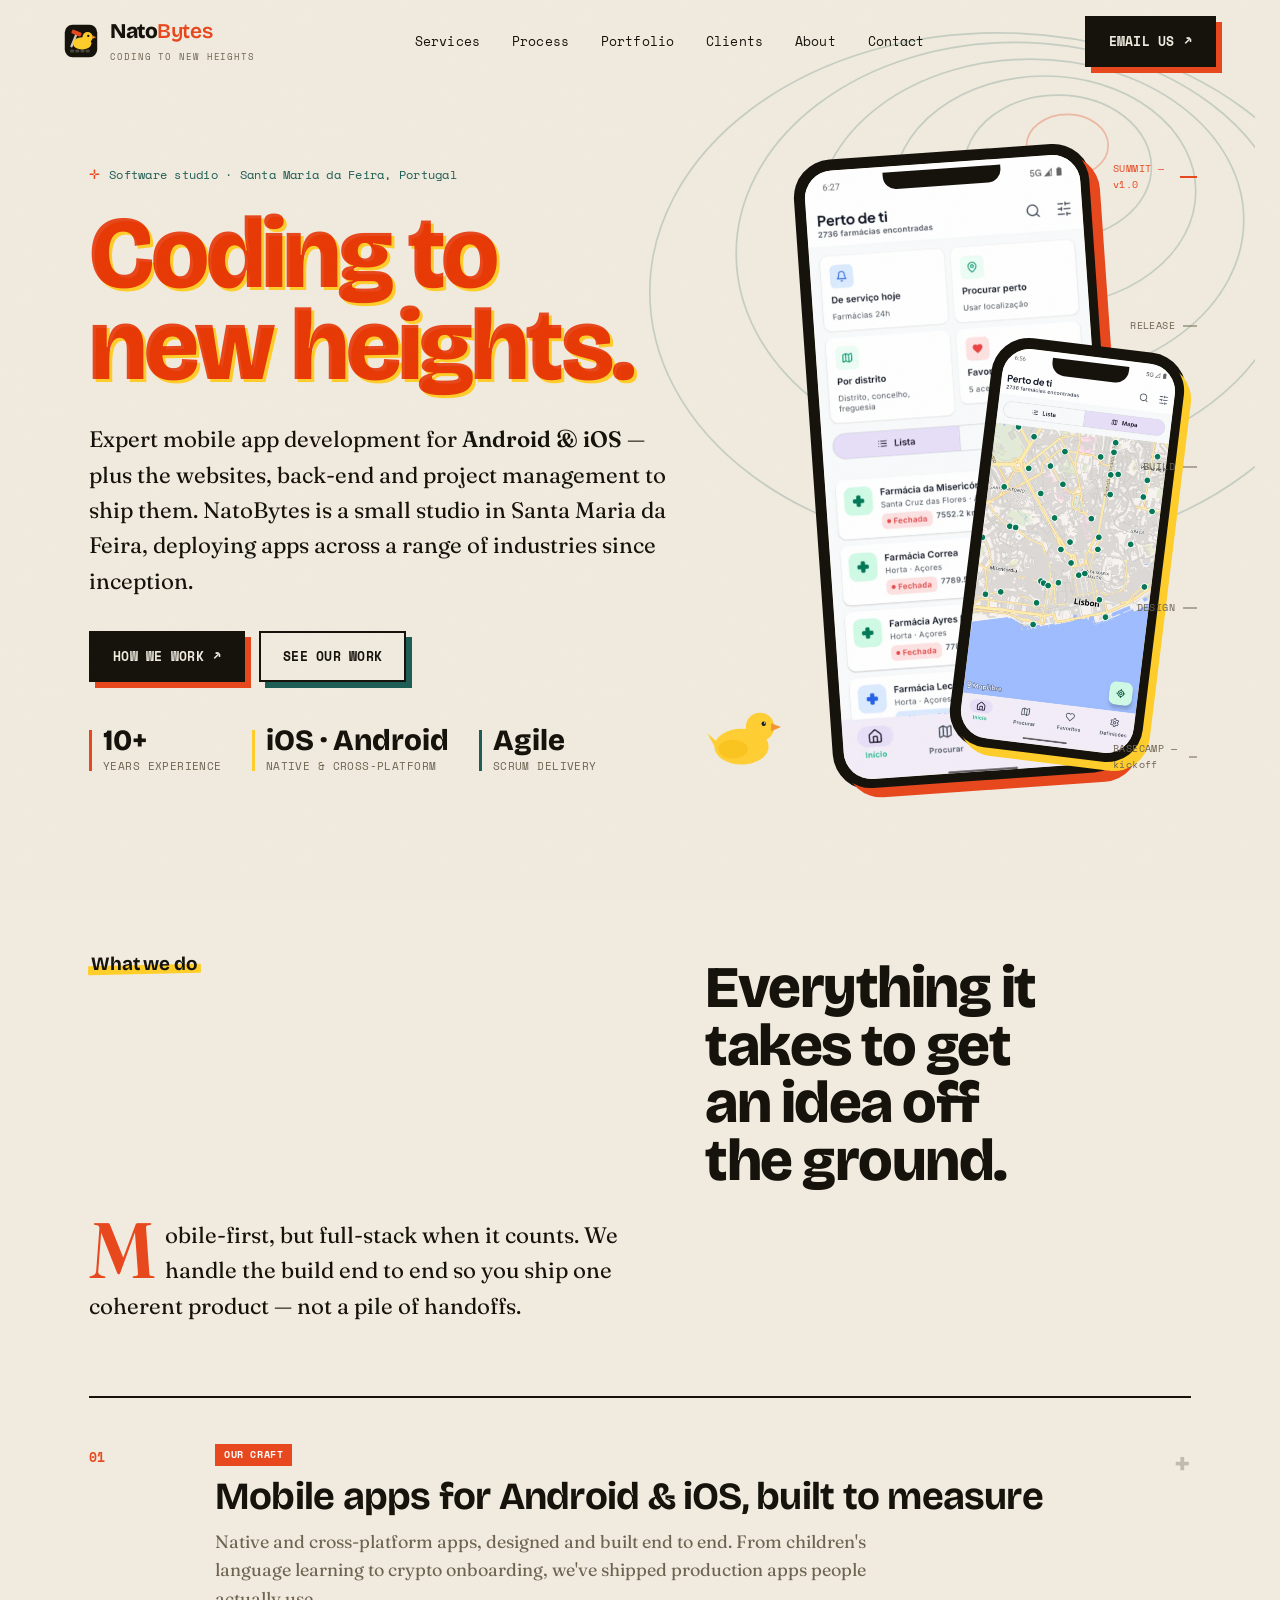
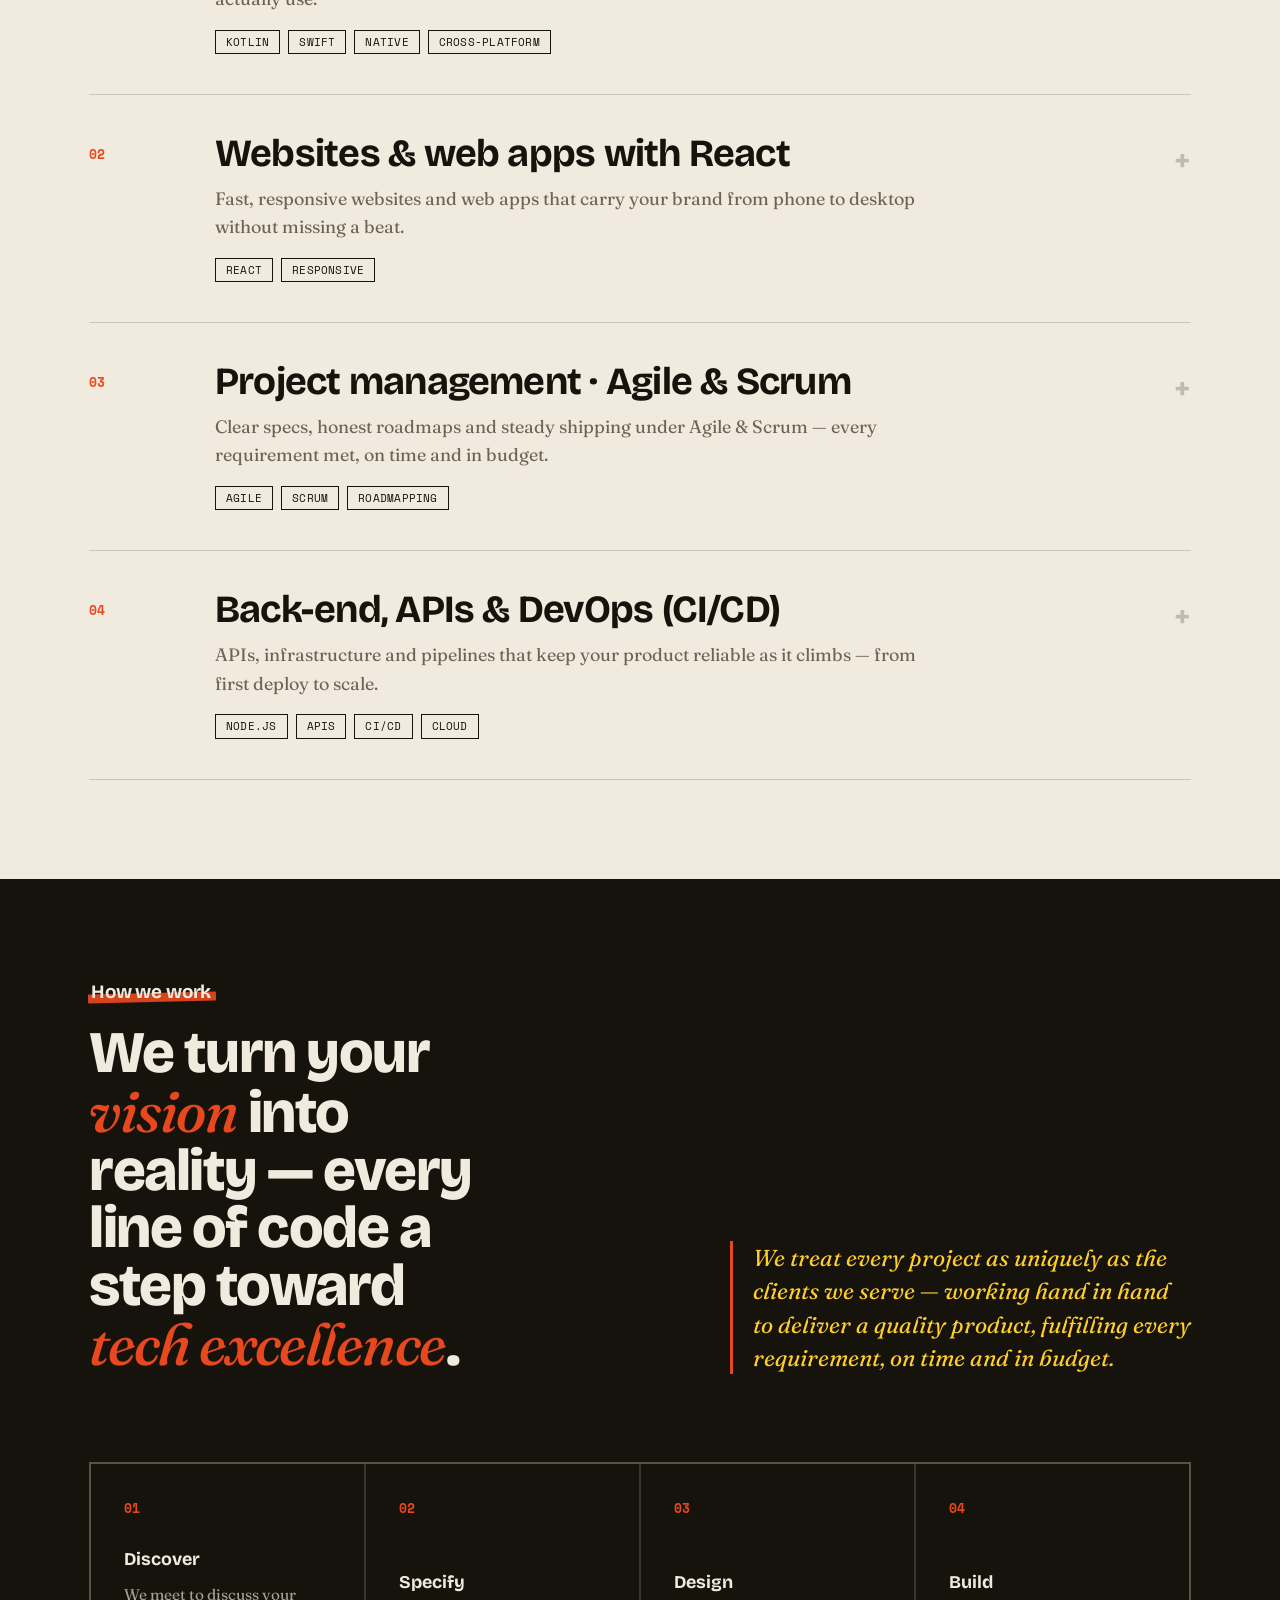
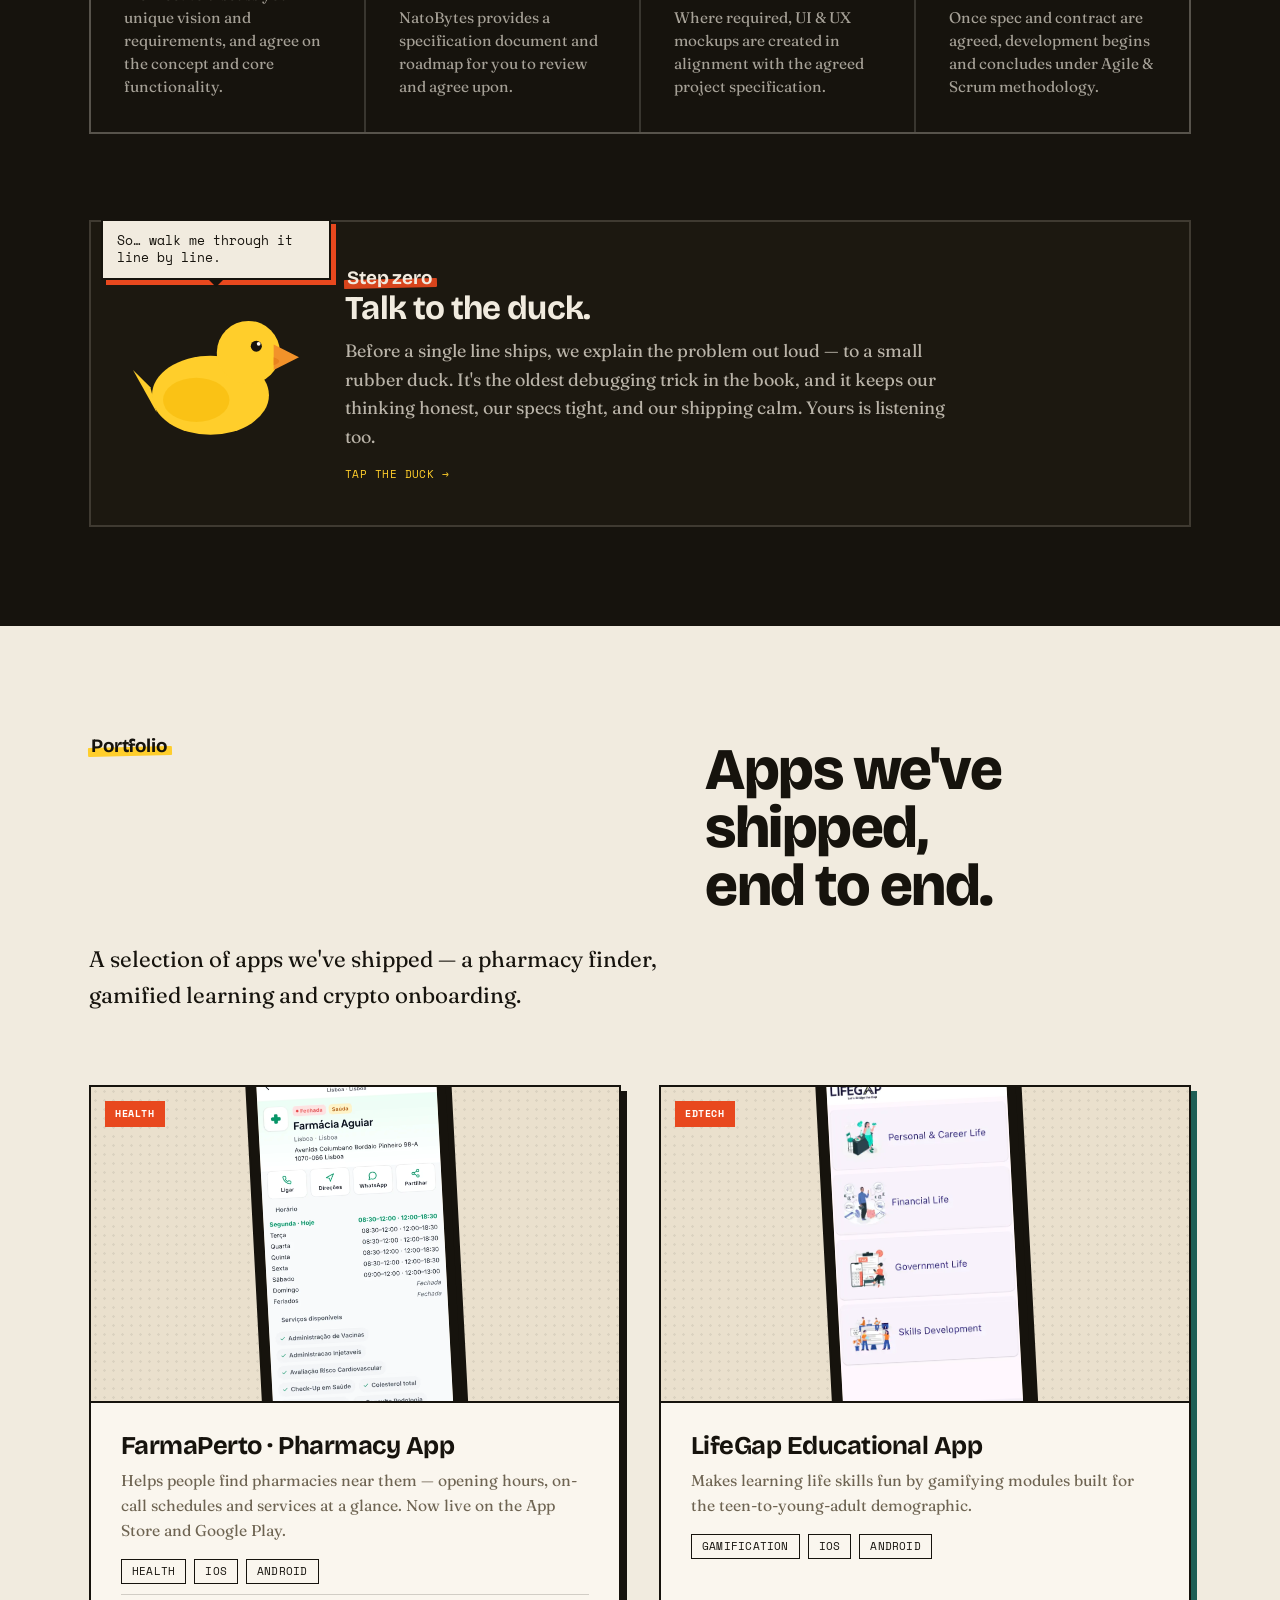
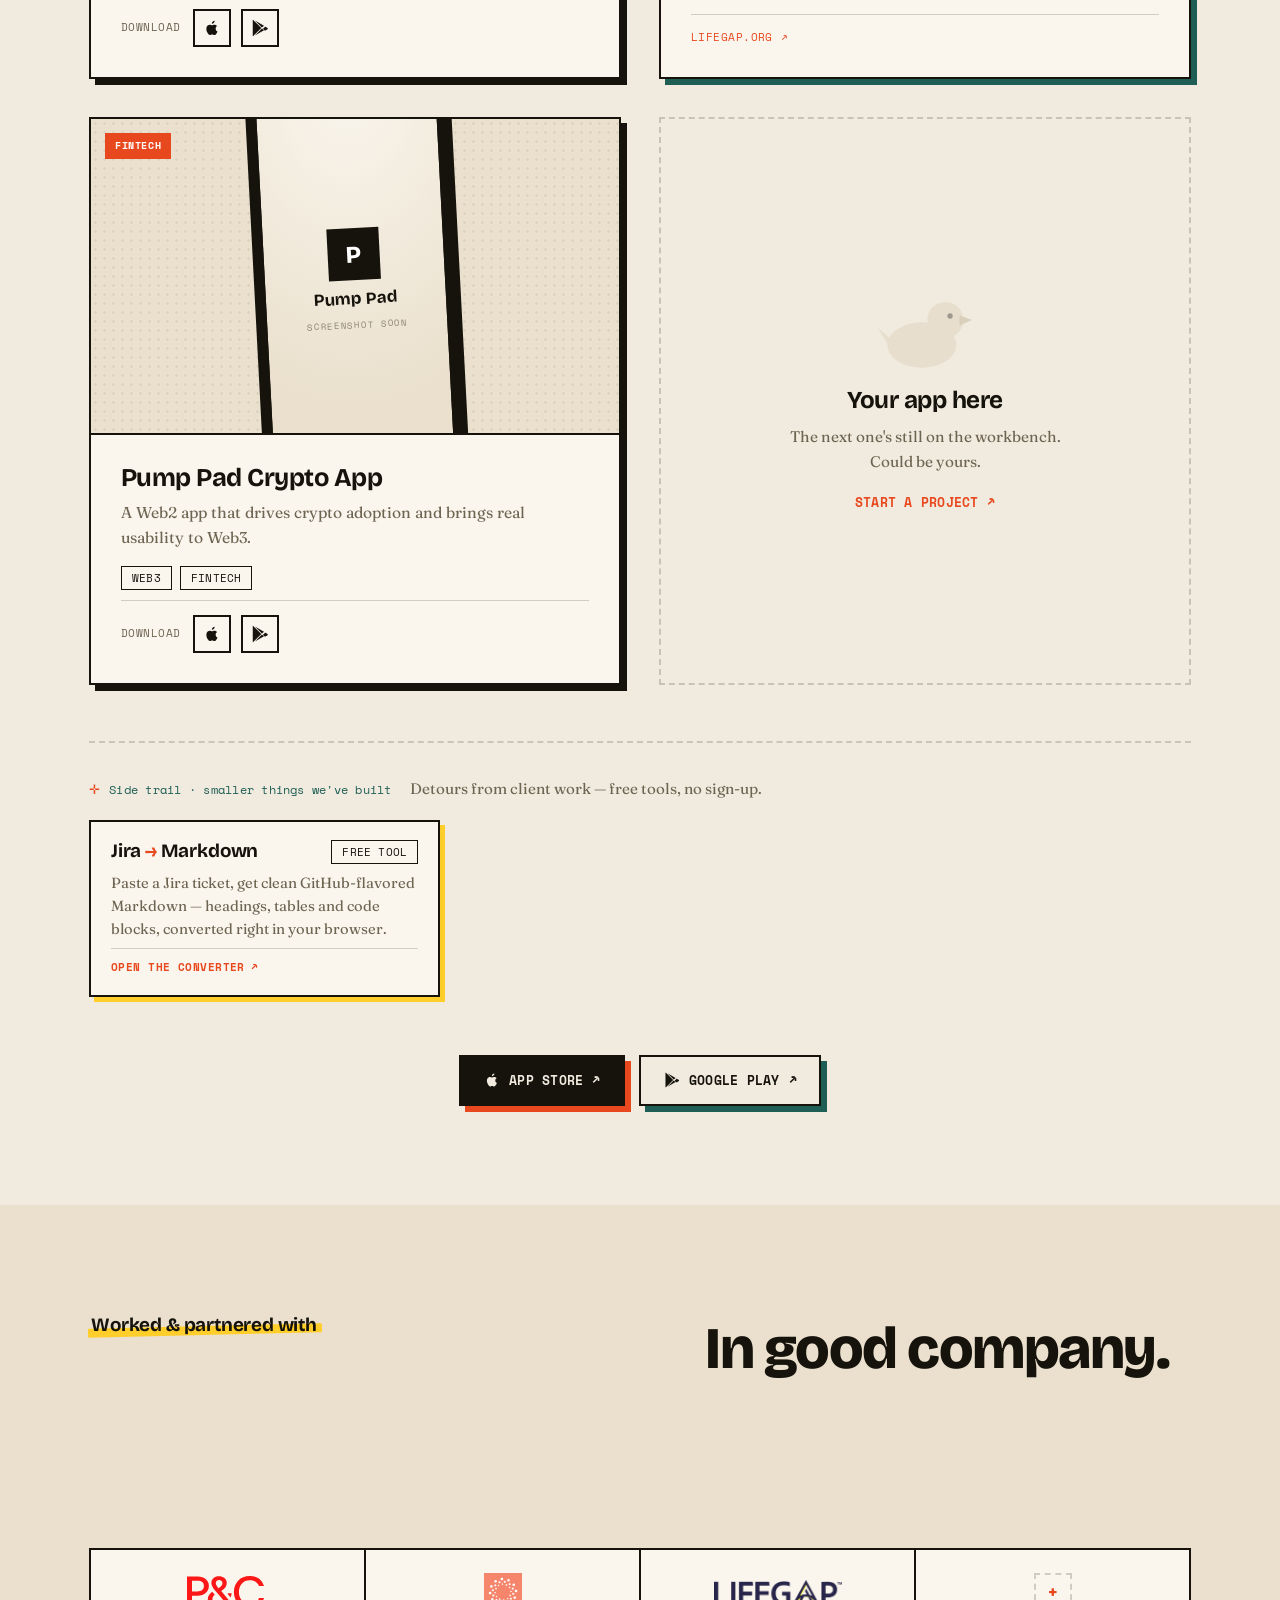
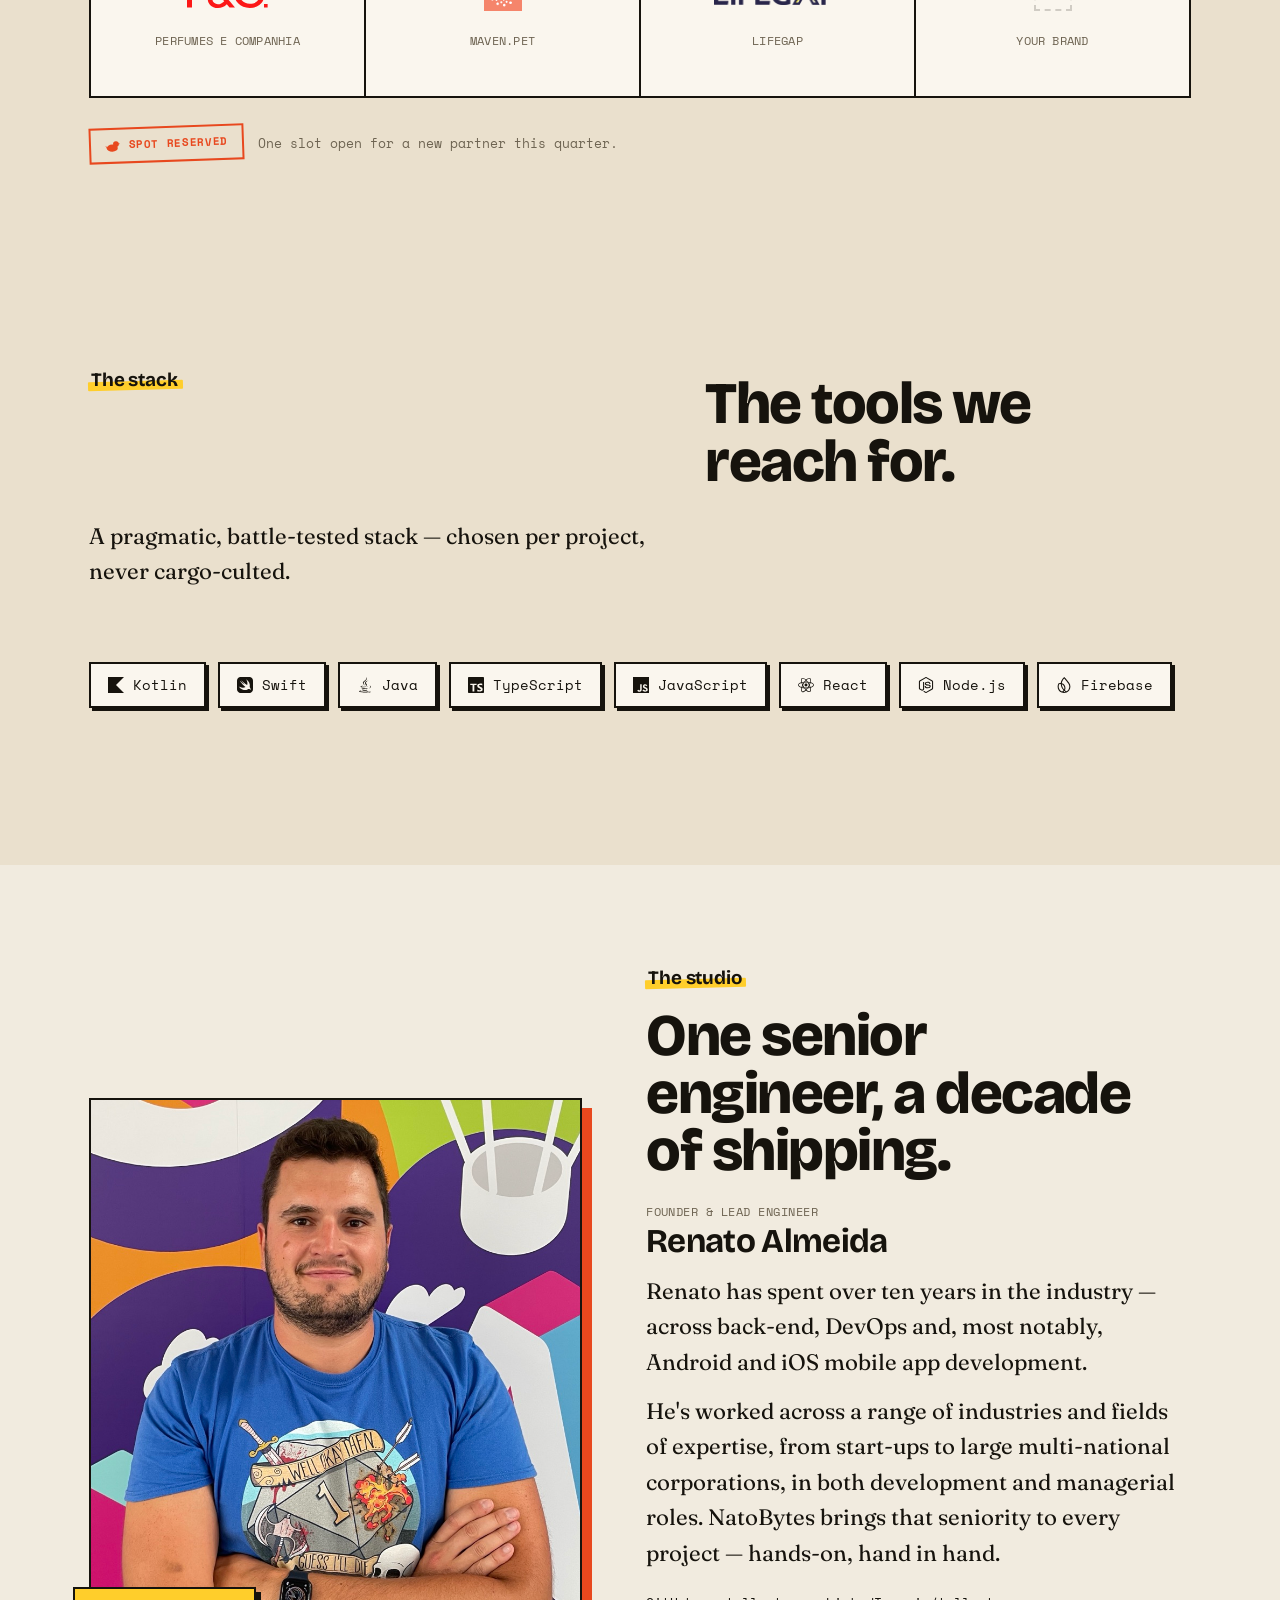
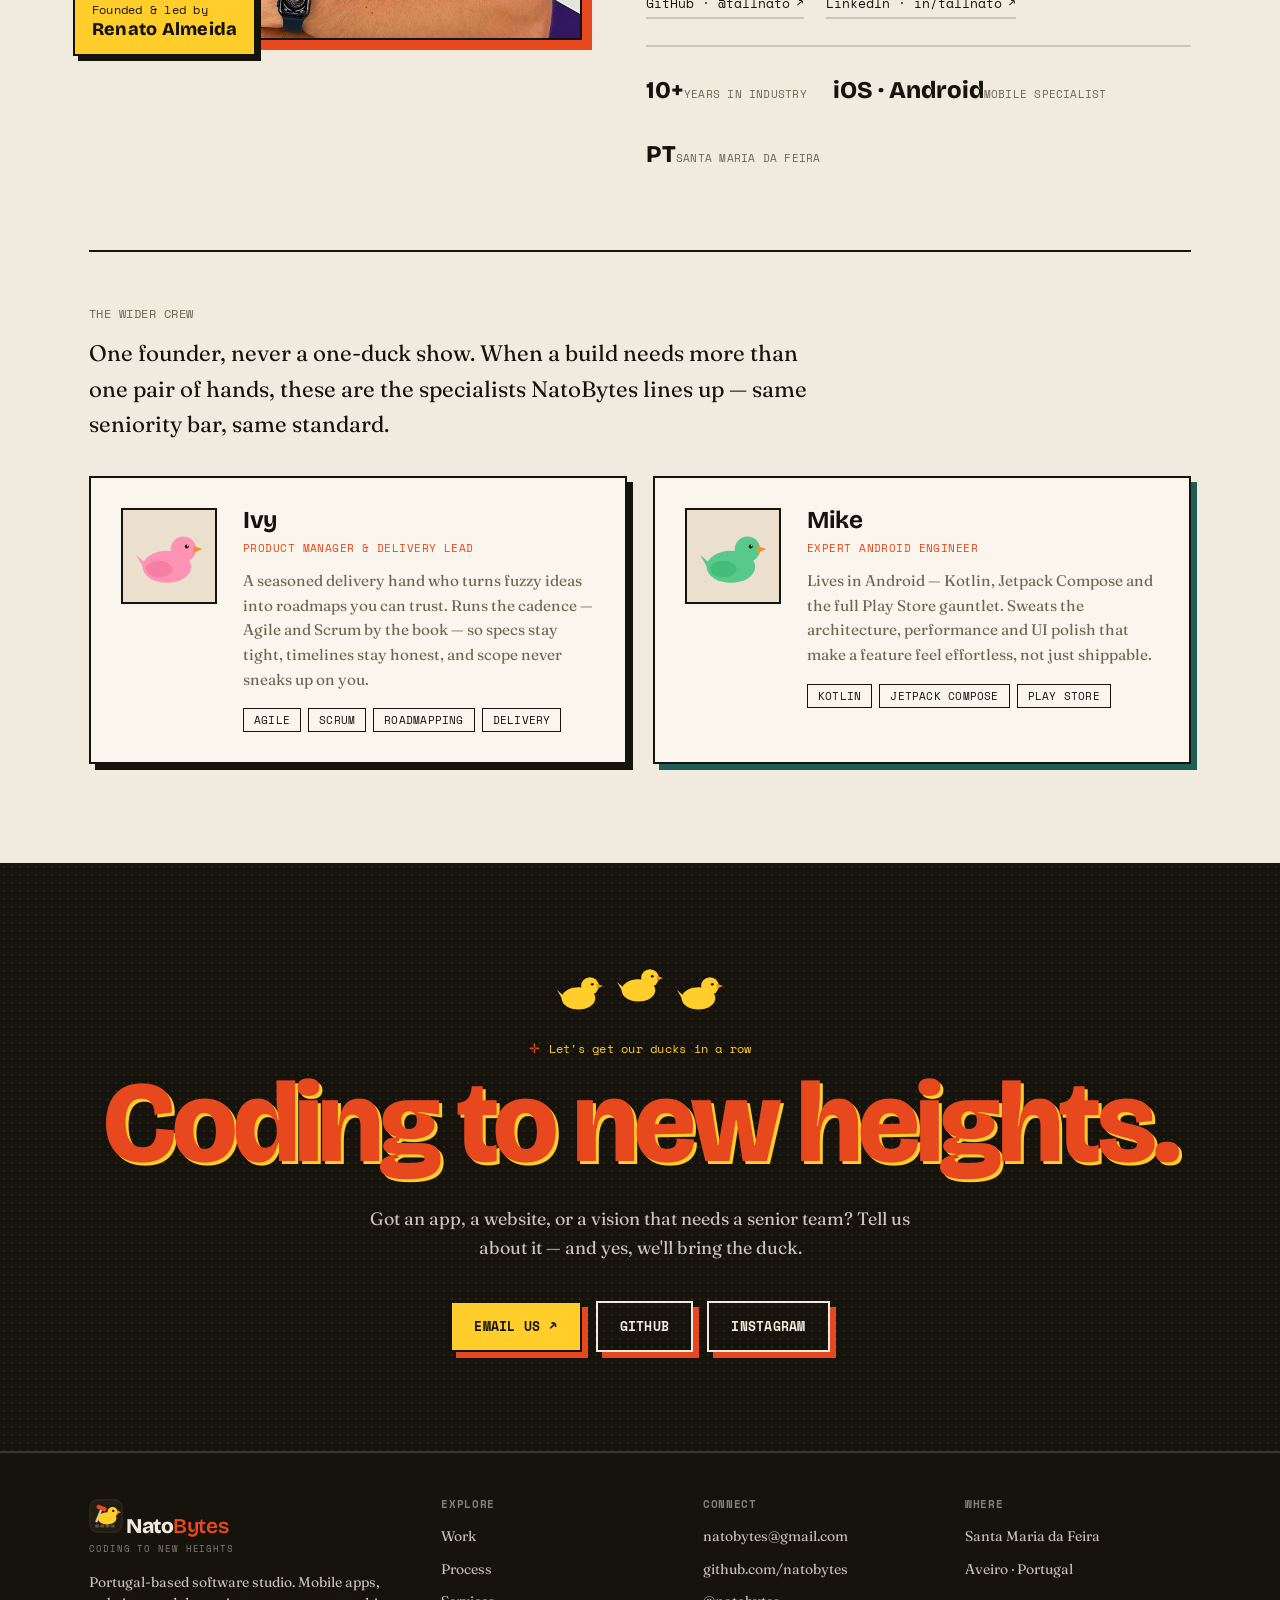
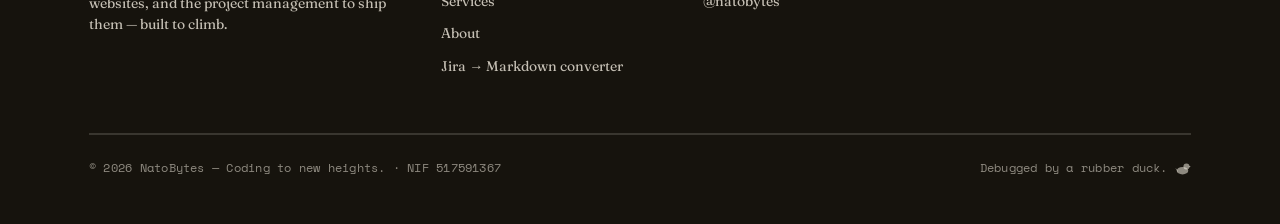
==== index.html @ 28d8cbe0 "feat(home): add "Side trail" mini-project strip to the portfolio A compact strip under the work grid" ====
<!DOCTYPE html>
<html lang="en">
<head>
<meta charset="UTF-8" />
<meta name="viewport" content="width=device-width, initial-scale=1.0" />
<!-- Analytics (Google Analytics 4 via gtag.js) -->
<script src="/analytics.js"></script>
<title>NatoBytes — App &amp; software development · Santa Maria da Feira</title>
<meta name="description" content="NatoBytes is a Portugal-based software studio. Expert mobile app development for Android & iOS, plus websites, back-end and Agile project management." />
<meta name="author" content="NatoBytes — Renato Almeida" />
<meta name="theme-color" content="#16130D" />
<link rel="canonical" href="https://natobytes.com/" />
<link rel="icon" type="image/x-icon" href="assets/favicon.ico" />
<!-- Open Graph / Twitter -->
<meta property="og:type" content="website" />
<meta property="og:site_name" content="NatoBytes" />
<meta property="og:title" content="NatoBytes — Coding to new heights" />
<meta property="og:description" content="Portugal-based software studio. Expert mobile app development for Android & iOS, plus websites, back-end and Agile project management." />
<meta property="og:url" content="https://natobytes.com/" />
<meta property="og:image" content="https://natobytes.com/assets/og.png" />
<meta property="og:image:width" content="1200" />
<meta property="og:image:height" content="630" />
<meta property="og:image:alt" content="NatoBytes — Portugal-based software studio. Coding to new heights." />
<meta name="twitter:card" content="summary_large_image" />
<meta name="twitter:title" content="NatoBytes — Coding to new heights" />
<meta name="twitter:description" content="Portugal-based software studio. Mobile apps for Android & iOS, websites, back-end and Agile delivery." />
<meta name="twitter:image" content="https://natobytes.com/assets/og.png" />
<meta name="twitter:image:alt" content="NatoBytes — Portugal-based software studio. Coding to new heights." />
<link rel="preconnect" href="https://fonts.googleapis.com" />
<link rel="preconnect" href="https://fonts.gstatic.com" crossorigin />
<link rel="stylesheet" href="styles.css" />
<!-- Structured data (schema.org JSON-LD) -->
<script type="application/ld+json">
{
  "@context": "https://schema.org",
  "@graph": [
    {
      "@type": ["Organization", "ProfessionalService"],
      "@id": "https://natobytes.com/#org",
      "name": "NatoBytes",
      "url": "https://natobytes.com/",
      "logo": {
        "@type": "ImageObject",
        "url": "https://natobytes.com/assets/logo.png",
        "width": 512,
        "height": 512
      },
      "image": "https://natobytes.com/assets/og.png",
      "description": "NatoBytes is a Portugal-based software studio. Expert mobile app development for Android & iOS, plus websites, back-end, DevOps and Agile project management.",
      "slogan": "Coding to new heights",
      "email": "natobytes@gmail.com",
      "vatID": "517591367",
      "address": {
        "@type": "PostalAddress",
        "addressLocality": "Santa Maria da Feira",
        "addressCountry": "PT"
      },
      "founder": { "@id": "https://natobytes.com/#renato" },
      "knowsAbout": [
        "Mobile app development",
        "Native Android app development",
        "Native iOS app development",
        "Cross-platform app development",
        "Website and web app development",
        "Back-end development",
        "API development",
        "DevOps",
        "CI/CD",
        "Cloud infrastructure",
        "Agile project management",
        "Scrum",
        "Kotlin",
        "Swift",
        "Java",
        "TypeScript",
        "JavaScript",
        "React",
        "Node.js",
        "Firebase",
        "Docker",
        "REST",
        "GraphQL"
      ],
      "sameAs": [
        "https://github.com/natobytes",
        "https://www.instagram.com/natobytes",
        "https://apps.apple.com/in/developer/natobytes/id1757642849",
        "https://play.google.com/store/dev?id=4863474002152241909"
      ]
    },
    {
      "@type": "WebSite",
      "@id": "https://natobytes.com/#website",
      "url": "https://natobytes.com/",
      "name": "NatoBytes",
      "description": "NatoBytes is a Portugal-based software studio. Expert mobile app development for Android & iOS, plus websites, back-end and Agile project management.",
      "inLanguage": "en",
      "publisher": { "@id": "https://natobytes.com/#org" }
    },
    {
      "@type": "Person",
      "@id": "https://natobytes.com/#renato",
      "name": "Renato Almeida",
      "jobTitle": "Founder & Lead Engineer",
      "worksFor": { "@id": "https://natobytes.com/#org" },
      "sameAs": [
        "https://www.linkedin.com/in/tallnato/",
        "https://github.com/tallnato"
      ]
    }
  ]
}
</script>
</head>
<body>

<div class="altimeter" id="altimeter"></div>

<!-- ============ NAV ============ -->
<header class="nav" id="nav">
  <a class="brand" href="#top" aria-label="NatoBytes home">
    <svg class="mark" viewBox="0 0 44 44" fill="none" aria-hidden="true">
      <rect x="1" y="1" width="42" height="42" rx="10" fill="#16130D"/>
      <g fill="#4a4538">
        <rect x="8" y="33" width="5" height="4" rx="1"/>
        <rect x="14.7" y="33" width="5" height="4" rx="1"/>
        <rect x="21.4" y="33" width="5" height="4" rx="1"/>
        <rect x="28.1" y="33" width="5" height="4" rx="1"/>
      </g>
      <g transform="rotate(22 13 21)">
        <rect x="11.4" y="12" width="3" height="19" rx="1.5" fill="#CFC8B8"/>
        <rect x="6" y="8.5" width="13" height="5.4" rx="1.6" fill="#E8481E"/>
      </g>
      <ellipse cx="23.5" cy="25" rx="12" ry="8" fill="#FFCE2B"/>
      <circle cx="30.5" cy="17" r="6.6" fill="#FFCE2B"/>
      <path d="M36.5 14.6 L41.5 17 L36.5 19.4 Z" fill="#F2922A"/>
      <circle cx="31.4" cy="15.4" r="1.5" fill="#16130D"/>
    </svg>
    <span class="word-block">
      <span class="word">Nato<b>Bytes</b></span>
      <span class="tag">Coding to new heights</span>
    </span>
  </a>
  <nav class="nav-links" id="navLinks">
    <a href="#services">Services</a>
    <a href="#process">Process</a>
    <a href="#work">Portfolio</a>
    <a href="#clients">Clients</a>
    <a href="#founder">About</a>
    <a href="#contact">Contact</a>
  </nav>
  <div class="nav-cta">
    <a href="mailto:natobytes@gmail.com" class="btn">Email us<span class="arr">&#8599;</span></a>
    <button class="burger" id="burger" aria-label="Menu" aria-expanded="false" aria-controls="navLinks"><span></span><span></span><span></span></button>
  </div>
</header>

<main id="top">

<!-- ============ HERO ============ -->
<section class="hero wrap" data-screen-label="Hero">
  <svg class="topo" viewBox="0 0 600 600" aria-hidden="true" preserveAspectRatio="xMidYMid meet">
    <ellipse class="ring hot" cx="382" cy="178" rx="34" ry="26"/>
    <ellipse class="ring" cx="374" cy="196" rx="78" ry="60"/>
    <ellipse class="ring" cx="363" cy="216" rx="126" ry="96"/>
    <ellipse class="ring" cx="351" cy="240" rx="178" ry="134"/>
    <ellipse class="ring" cx="338" cy="268" rx="232" ry="176"/>
    <ellipse class="ring" cx="324" cy="300" rx="290" ry="216"/>
  </svg>
  <div class="hero-grid">
    <div class="hero-copy">
      <div class="hero-eyebrow eyebrow rv">Software studio · Santa Maria da Feira, Portugal</div>
      <h1 class="hero-title rv" data-d="1">
        <span class="ghost" aria-hidden="true"><span class="ln">Coding to</span><span class="ln">new heights.</span></span>
        <span class="ink"><span class="ln">Coding to</span><span class="ln">new heights.</span></span>
      </h1>
      <p class="hero-sub lead rv" data-d="2">Expert mobile app development for <strong>Android &amp; iOS</strong> — plus the websites, back-end and project management to ship them. NatoBytes is a small studio in Santa Maria da Feira, deploying apps across a range of industries since inception.</p>
      <div class="hero-cta rv" data-d="3">
        <a href="#process" class="btn">How we work<span class="arr">&#8599;</span></a>
        <a href="#work" class="btn btn--ghost">See our work</a>
      </div>
      <div class="hero-meta rv" data-d="4">
        <div class="m"><span class="n">10+</span><span class="l">Years experience</span></div>
        <div class="m"><span class="n">iOS · Android</span><span class="l">Native &amp; cross-platform</span></div>
        <div class="m"><span class="n">Agile</span><span class="l">Scrum delivery</span></div>
      </div>
    </div>
    <div class="hero-vis rv" data-d="2">
      <div class="altrule" aria-hidden="true">
        <span class="tick hi">SUMMIT — v1.0</span>
        <span class="tick">RELEASE</span>
        <span class="tick">BUILD</span>
        <span class="tick">DESIGN</span>
        <span class="tick">BASECAMP — kickoff</span>
      </div>
      <div class="phone">
        <div class="screen"><img class="shot" src="assets/app-home.webp" width="680" height="1517" alt="FarmaPerto app home screen — find pharmacies near you" fetchpriority="high" /></div>
      </div>
      <div class="phone two">
        <div class="screen"><img class="shot" src="assets/app-map.webp" width="680" height="1517" alt="FarmaPerto app map view — pharmacies plotted nearby" loading="lazy" /></div>
      </div>
      <svg class="mini-duck" style="left:-6%;bottom:2%;width:74px" viewBox="0 0 120 110" aria-hidden="true">
        <ellipse cx="56" cy="74" rx="44" ry="29" fill="#FFCE2B"/>
        <ellipse cx="42" cy="78" rx="24" ry="15" fill="#F5B800" opacity=".5"/>
        <polygon points="16,66 0,52 22,90" fill="#FFCE2B"/>
        <circle cx="86" cy="42" r="23" fill="#FFCE2B"/>
        <polygon points="104,36 120,42 104,49" fill="#F2922A"/>
        <circle cx="92" cy="37" r="3.6" fill="#16130D"/>
        <circle cx="93.4" cy="35.8" r="1.2" fill="#FAF6EE"/>
      </svg>
    </div>
  </div>
</section>

<!-- ============ SERVICES ============ -->
<section class="sec services wrap" id="services" data-screen-label="Services">
  <div class="sec-head">
    <div class="num-col"><span class="secnum">What we do</span></div>
    <h2 class="h-l rv balance">Everything it takes to get an idea off the ground.</h2>
    <p class="intro lead rv dropcap" data-d="1">Mobile-first, but full-stack when it counts. We handle the build end to end so you ship one coherent product — not a pile of handoffs.</p>
  </div>

  <div class="svc-list">
    <article class="svc lead-svc rv">
      <span class="idx">01</span>
      <div class="body">
        <span class="badge">Our craft</span>
        <h3>Mobile apps for Android &amp; iOS, built to measure</h3>
        <p>Native and cross-platform apps, designed and built end to end. From children's language learning to crypto onboarding, we've shipped production apps people actually use.</p>
        <div class="tags"><span class="chip">Kotlin</span><span class="chip">Swift</span><span class="chip">Native</span><span class="chip">Cross-platform</span></div>
      </div>
      <span class="plus">+</span>
    </article>

    <article class="svc rv">
      <span class="idx">02</span>
      <div class="body">
        <h3>Websites &amp; web apps with React</h3>
        <p>Fast, responsive websites and web apps that carry your brand from phone to desktop without missing a beat.</p>
        <div class="tags"><span class="chip">React</span><span class="chip">Responsive</span></div>
      </div>
      <span class="plus">+</span>
    </article>

    <article class="svc rv">
      <span class="idx">03</span>
      <div class="body">
        <h3>Project management · Agile &amp; Scrum</h3>
        <p>Clear specs, honest roadmaps and steady shipping under Agile &amp; Scrum — every requirement met, on time and in budget.</p>
        <div class="tags"><span class="chip">Agile</span><span class="chip">Scrum</span><span class="chip">Roadmapping</span></div>
      </div>
      <span class="plus">+</span>
    </article>

    <article class="svc rv">
      <span class="idx">04</span>
      <div class="body">
        <h3>Back-end, APIs &amp; DevOps (CI/CD)</h3>
        <p>APIs, infrastructure and pipelines that keep your product reliable as it climbs — from first deploy to scale.</p>
        <div class="tags"><span class="chip">Node.js</span><span class="chip">APIs</span><span class="chip">CI/CD</span><span class="chip">Cloud</span></div>
      </div>
      <span class="plus">+</span>
    </article>
  </div>
</section>

<!-- ============ PROCESS (dark) + DUCK ============ -->
<section class="sec process dark" id="process" data-screen-label="Process">
  <div class="wrap">
    <div class="proc-top">
      <div>
        <span class="secnum rv">How we work</span>
        <h2 class="h-l rv balance" data-d="1" style="margin-top:18px">We turn your <span class="swish accent">vision</span> into reality — every line of code a step toward <span class="swish accent">tech excellence</span>.</h2>
      </div>
      <p class="proc-note rv" data-d="2">We treat every project as uniquely as the clients we serve — working hand in hand to deliver a quality product, fulfilling every requirement, on time and in budget.</p>
    </div>

    <div class="steps">
      <div class="step rv"><span class="bar"></span><span class="n">01</span><div class="k">Discover</div><p>We meet to discuss your unique vision and requirements, and agree on the concept and core functionality.</p></div>
      <div class="step rv" data-d="1"><span class="bar"></span><span class="n">02</span><div class="k">Specify</div><p>NatoBytes provides a specification document and roadmap for you to review and agree upon.</p></div>
      <div class="step rv" data-d="2"><span class="bar"></span><span class="n">03</span><div class="k">Design</div><p>Where required, UI &amp; UX mockups are created in alignment with the agreed project specification.</p></div>
      <div class="step rv" data-d="3"><span class="bar"></span><span class="n">04</span><div class="k">Build</div><p>Once spec and contract are agreed, development begins and concludes under Agile &amp; Scrum methodology.</p></div>
    </div>

    <!-- DUCK -->
    <div class="duck-zone rv">
      <div class="duck-wrap">
        <div class="duck-bubble" id="duckBubble">Tap me — I debug for a living.</div>
        <svg class="duck" id="duck" viewBox="0 0 210 190" role="button" tabindex="0" aria-label="Tap the rubber duck for a debugging quip">
          <ellipse cx="98" cy="128" rx="74" ry="50" fill="#FFCE2B"/>
          <ellipse cx="80" cy="134" rx="42" ry="28" fill="#F5B800" opacity="0.5"/>
          <polygon points="22,118 0,96 30,150" fill="#FFCE2B"/>
          <circle cx="146" cy="74" r="40" fill="#FFCE2B"/>
          <polygon points="178,64 210,80 178,96" fill="#F2922A"/>
          <path d="M178 80 q14 5 0 10" fill="#E8821E"/>
          <circle cx="156" cy="66" r="7" fill="#16130D"/>
          <circle cx="159" cy="63" r="2.4" fill="#FAF6EE"/>
        </svg>
      </div>
      <div class="duck-copy">
        <span class="secnum" style="color:var(--accent)">Step zero</span>
        <h3 class="h-m rv" data-d="1">Talk to the duck.</h3>
        <p class="rv" data-d="2">Before a single line ships, we explain the problem out loud — to a small rubber duck. It's the oldest debugging trick in the book, and it keeps our thinking honest, our specs tight, and our shipping calm. Yours is listening too.</p>
        <p class="hint">Tap the duck &#8594;</p>
      </div>
    </div>
  </div>
</section>

<!-- ============ PORTFOLIO ============ -->
<section class="sec work wrap" id="work" data-screen-label="Work">
  <div class="sec-head">
    <div class="num-col"><span class="secnum">Portfolio</span></div>
    <h2 class="h-l rv balance">Apps we've shipped, end to end.</h2>
    <p class="intro lead rv" data-d="1">A selection of apps we've shipped — a pharmacy finder, gamified learning and crypto onboarding.</p>
  </div>

  <div class="work-grid">
    <article class="work-card rv">
      <div class="work-stage">
        <span class="ribbon">Health</span>
        <div class="phone"><div class="screen"><img class="shot" src="assets/app-detail.webp" width="680" height="1517" alt="FarmaPerto pharmacy app — pharmacy details, hours and services" loading="lazy" /></div></div>
      </div>
      <div class="work-body">
        <h3>FarmaPerto · Pharmacy App</h3>
        <p>Helps people find pharmacies near them — opening hours, on-call schedules and services at a glance. Now live on the App Store and Google Play.</p>
        <div class="meta"><span class="chip">Health</span><span class="chip">iOS</span><span class="chip">Android</span></div>
        <div class="store-mini">
          <span class="store-mini-label">Download</span>
          <a href="https://apps.apple.com/app/apple-store/id6774942781?pt=127201759&ct=website&mt=8" target="_blank" rel="noopener" aria-label="Download FarmaPerto on the App Store" title="App Store"><svg viewBox="0 0 24 24" aria-hidden="true"><path fill="currentColor" d="M16.36 12.78c-.02-2.07 1.69-3.06 1.77-3.11-.96-1.41-2.46-1.6-3-1.62-1.27-.13-2.49.75-3.14.75-.65 0-1.65-.73-2.71-.71-1.39.02-2.68.81-3.4 2.06-1.45 2.52-.37 6.25 1.04 8.29.69 1 1.51 2.12 2.58 2.08 1.04-.04 1.43-.67 2.69-.67 1.25 0 1.61.67 2.71.65 1.12-.02 1.83-1.02 2.51-2.02.79-1.16 1.12-2.28 1.14-2.34-.03-.01-2.18-.84-2.2-3.32zM14.3 5.79c.57-.69.96-1.65.85-2.61-.83.03-1.83.55-2.42 1.24-.53.61-.99 1.59-.87 2.53.93.07 1.87-.47 2.44-1.16z"/></svg></a>
          <a href="https://play.google.com/store/apps/details?id=com.natobytes.farmacias&referrer=utm_source%3Dwebsite" target="_blank" rel="noopener" aria-label="Download FarmaPerto on Google Play" title="Google Play"><svg viewBox="0 0 24 24" aria-hidden="true"><path fill="currentColor" d="M3.6 2.1c-.2.2-.3.5-.3.9v18c0 .4.1.7.3.9l10-9.9-10-9.9zM16.8 9.3 5.9 3.1l8.4 8.3 2.5-2.1zM5.9 20.9l10.9-6.2-2.5-2.1-8.4 8.3zm12-10.2-2.3 2.3 2.3 2.3 2.8-1.6c.9-.5.9-1.5 0-2l-2.8-1.6z"/></svg></a>
        </div>
      </div>
    </article>

    <article class="work-card rv" data-d="1">
      <a class="work-link" href="https://www.lifegap.org/" target="_blank" rel="noopener">
      <div class="work-stage">
        <span class="ribbon">EdTech</span>
        <div class="phone"><div class="screen"><img class="shot" src="assets/app-lifegap.webp" width="459" height="998" alt="LifeGap app — life-skills learning categories" loading="lazy" /></div></div>
      </div>
      <div class="work-body">
        <h3>LifeGap Educational App</h3>
        <p>Makes learning life skills fun by gamifying modules built for the teen-to-young-adult demographic.</p>
        <div class="meta"><span class="chip">Gamification</span><span class="chip">iOS</span><span class="chip">Android</span></div>
        <span class="client">lifegap.org<span class="go">&#8599;</span></span>
      </div>
      </a>
    </article>

    <article class="work-card rv">
      <div class="work-stage">
        <span class="ribbon">Fintech</span>
        <div class="phone"><div class="screen"><div class="shot-ph"><span class="glyph">P</span><span class="nm">Pump Pad</span><span class="cap">Screenshot soon</span></div></div></div>
      </div>
      <div class="work-body">
        <h3>Pump Pad Crypto App</h3>
        <p>A Web2 app that drives crypto adoption and brings real usability to Web3.</p>
        <div class="meta"><span class="chip">Web3</span><span class="chip">Fintech</span></div>
        <div class="store-mini">
          <span class="store-mini-label">Download</span>
          <a href="https://apps.apple.com/in/app/pumppad-app/id6547861718" target="_blank" rel="noopener" aria-label="Download Pump Pad on the App Store" title="App Store"><svg viewBox="0 0 24 24" aria-hidden="true"><path fill="currentColor" d="M16.36 12.78c-.02-2.07 1.69-3.06 1.77-3.11-.96-1.41-2.46-1.6-3-1.62-1.27-.13-2.49.75-3.14.75-.65 0-1.65-.73-2.71-.71-1.39.02-2.68.81-3.4 2.06-1.45 2.52-.37 6.25 1.04 8.29.69 1 1.51 2.12 2.58 2.08 1.04-.04 1.43-.67 2.69-.67 1.25 0 1.61.67 2.71.65 1.12-.02 1.83-1.02 2.51-2.02.79-1.16 1.12-2.28 1.14-2.34-.03-.01-2.18-.84-2.2-3.32zM14.3 5.79c.57-.69.96-1.65.85-2.61-.83.03-1.83.55-2.42 1.24-.53.61-.99 1.59-.87 2.53.93.07 1.87-.47 2.44-1.16z"/></svg></a>
          <a href="https://play.google.com/store/apps/details?id=app.pumppad.android" target="_blank" rel="noopener" aria-label="Download Pump Pad on Google Play" title="Google Play"><svg viewBox="0 0 24 24" aria-hidden="true"><path fill="currentColor" d="M3.6 2.1c-.2.2-.3.5-.3.9v18c0 .4.1.7.3.9l10-9.9-10-9.9zM16.8 9.3 5.9 3.1l8.4 8.3 2.5-2.1zM5.9 20.9l10.9-6.2-2.5-2.1-8.4 8.3zm12-10.2-2.3 2.3 2.3 2.3 2.8-1.6c.9-.5.9-1.5 0-2l-2.8-1.6z"/></svg></a>
        </div>
      </div>
    </article>

    <article class="work-card empty rv" data-d="1">
      <div class="empty-inner">
        <svg viewBox="0 0 120 110" aria-hidden="true"><ellipse cx="56" cy="74" rx="44" ry="29" fill="#E7DECE"/><polygon points="16,66 0,52 22,90" fill="#E7DECE"/><circle cx="86" cy="42" r="23" fill="#E7DECE"/><polygon points="104,36 120,42 104,49" fill="#D9CFBA"/><circle cx="92" cy="37" r="3.4" fill="#16130D" opacity=".35"/></svg>
        <h3>Your app here</h3>
        <p>The next one's still on the workbench. Could be yours.</p>
        <a href="#contact" class="empty-cta">Start a project &#8599;</a>
      </div>
    </article>
  </div>

  <!-- side trail: smaller things from the workbench -->
  <div class="side-trail rv">
    <div class="side-head">
      <span class="eyebrow no-rule">Side trail · smaller things we've built</span>
      <p>Detours from client work — free tools, no sign-up.</p>
    </div>
    <div class="side-row">
      <a class="side-card" href="/jira-to-markdown/">
        <div class="side-top"><h3 class="side-name">Jira <span class="a">&#8594;</span> Markdown</h3><span class="chip">Free tool</span></div>
        <p class="side-desc">Paste a Jira ticket, get clean GitHub-flavored Markdown — headings, tables and code blocks, converted right in your browser.</p>
        <span class="side-go">Open the converter<span class="go">&#8599;</span></span>
      </a>
    </div>
  </div>

  <div class="store-cta rv">
    <a href="https://apps.apple.com/in/developer/natobytes/id1757642849" target="_blank" rel="noopener" class="btn"><svg class="btn-ico" viewBox="0 0 24 24" aria-hidden="true"><path fill="currentColor" d="M16.36 12.78c-.02-2.07 1.69-3.06 1.77-3.11-.96-1.41-2.46-1.6-3-1.62-1.27-.13-2.49.75-3.14.75-.65 0-1.65-.73-2.71-.71-1.39.02-2.68.81-3.4 2.06-1.45 2.52-.37 6.25 1.04 8.29.69 1 1.51 2.12 2.58 2.08 1.04-.04 1.43-.67 2.69-.67 1.25 0 1.61.67 2.71.65 1.12-.02 1.83-1.02 2.51-2.02.79-1.16 1.12-2.28 1.14-2.34-.03-.01-2.18-.84-2.2-3.32zM14.3 5.79c.57-.69.96-1.65.85-2.61-.83.03-1.83.55-2.42 1.24-.53.61-.99 1.59-.87 2.53.93.07 1.87-.47 2.44-1.16z"/></svg>App Store<span class="arr">&#8599;</span></a>
    <a href="https://play.google.com/store/apps/dev?id=4863474002152241909" target="_blank" rel="noopener" class="btn btn--ghost"><svg class="btn-ico" viewBox="0 0 24 24" aria-hidden="true"><path fill="currentColor" d="M3.6 2.1c-.2.2-.3.5-.3.9v18c0 .4.1.7.3.9l10-9.9-10-9.9zM16.8 9.3 5.9 3.1l8.4 8.3 2.5-2.1zM5.9 20.9l10.9-6.2-2.5-2.1-8.4 8.3zm12-10.2-2.3 2.3 2.3 2.3 2.8-1.6c.9-.5.9-1.5 0-2l-2.8-1.6z"/></svg>Google Play<span class="arr">&#8599;</span></a>
  </div>
</section>

<!-- ============ CLIENTS & PARTNERS ============ -->
<section class="sec clients" id="clients" data-screen-label="Clients">
  <div class="wrap">
    <div class="sec-head">
      <div class="num-col"><span class="secnum">Worked &amp; partnered with</span></div>
      <h2 class="h-l rv balance">In good company.</h2>
      <p class="intro lead rv" data-d="1">Start-ups and multi-nationals alike. One slot is open for a new partner this quarter.</p>
    </div>
    <div class="client-grid">
      <div class="client-cell rv">
        <a class="logo-slot" href="https://www.perfumesecompanhia.pt/" target="_blank" rel="noopener" aria-label="Visit Perfumes e Companhia website">
          <img class="logo-img" src="assets/logo-pc.svg" alt="Perfumes e Companhia logo" width="86" height="34" loading="lazy" decoding="async">
        </a>
        <span class="cname">Perfumes e Companhia</span><span class="field">Beauty Retail</span>
      </div>
      <div class="client-cell rv" data-d="1">
        <a class="logo-slot" href="https://maven.pet/" target="_blank" rel="noopener" aria-label="Visit Maven.pet website">
          <img class="logo-img logo-img--icon" src="assets/logo-maven.webp" alt="Maven.pet logo" width="240" height="240" loading="lazy" decoding="async">
        </a>
        <span class="cname">Maven.pet</span><span class="field">PetTech</span>
      </div>
      <div class="client-cell rv" data-d="2">
        <a class="logo-slot" href="https://lifegap.org/" target="_blank" rel="noopener" aria-label="Visit LifeGap website">
          <img class="logo-img" src="assets/logo-lifegap.png" alt="LifeGap logo" width="1072" height="207" loading="lazy" decoding="async">
        </a>
        <span class="cname">LifeGap</span><span class="field">EdTech</span>
      </div>
      <div class="client-cell rv" data-d="3">
        <span class="logo-slot"><span class="logo-mono open">+</span></span>
        <span class="cname">Your brand</span><span class="field">Next up</span>
      </div>
    </div>
    <div class="client-note rv">
      <span class="stamp"><svg class="duck-glyph" viewBox="0 0 120 110" aria-hidden="true" fill="currentColor"><ellipse cx="56" cy="74" rx="44" ry="29"/><polygon points="16,66 0,52 22,90"/><circle cx="86" cy="42" r="23"/><polygon points="104,36 120,42 104,49"/></svg>Spot reserved</span>
      <span>One slot open for a new partner this quarter.</span>
    </div>
  </div>
</section>
<section class="sec tech" data-screen-label="Tech stack">
  <div class="wrap">
    <div class="sec-head">
      <div class="num-col"><span class="secnum">The stack</span></div>
      <h2 class="h-l rv balance">The tools we reach for.</h2>
      <p class="intro lead rv" data-d="1">A pragmatic, battle-tested stack — chosen per project, never cargo-culted.</p>
    </div>
    <svg class="ti-sprite" width="0" height="0" aria-hidden="true" focusable="false"><symbol id="ti-kotlin" viewBox="0 0 24 24"><path d="M24 24H0V0h24L12 12Z"/></symbol><symbol id="ti-swift" viewBox="0 0 24 24"><path d="M7.508 0c-.287 0-.573 0-.86.002-.241.002-.483.003-.724.01-.132.003-.263.009-.395.015A9.154 9.154 0 0 0 4.348.15 5.492 5.492 0 0 0 2.85.645 5.04 5.04 0 0 0 .645 2.848c-.245.48-.4.972-.495 1.5-.093.52-.122 1.05-.136 1.576a35.2 35.2 0 0 0-.012.724C0 6.935 0 7.221 0 7.508v8.984c0 .287 0 .575.002.862.002.24.005.481.012.722.014.526.043 1.057.136 1.576.095.528.25 1.02.495 1.5a5.03 5.03 0 0 0 2.205 2.203c.48.244.97.4 1.498.495.52.093 1.05.124 1.576.138.241.007.483.009.724.01.287.002.573.002.86.002h8.984c.287 0 .573 0 .86-.002.241-.001.483-.003.724-.01a10.523 10.523 0 0 0 1.578-.138 5.322 5.322 0 0 0 1.498-.495 5.035 5.035 0 0 0 2.203-2.203c.245-.48.4-.972.495-1.5.093-.52.124-1.05.138-1.576.007-.241.009-.481.01-.722.002-.287.002-.575.002-.862V7.508c0-.287 0-.573-.002-.86a33.662 33.662 0 0 0-.01-.724 10.5 10.5 0 0 0-.138-1.576 5.328 5.328 0 0 0-.495-1.5A5.039 5.039 0 0 0 21.152.645 5.32 5.32 0 0 0 19.654.15a10.493 10.493 0 0 0-1.578-.138 34.98 34.98 0 0 0-.722-.01C17.067 0 16.779 0 16.492 0H7.508zm6.035 3.41c4.114 2.47 6.545 7.162 5.549 11.131-.024.093-.05.181-.076.272l.002.001c2.062 2.538 1.5 5.258 1.236 4.745-1.072-2.086-3.066-1.568-4.088-1.043a6.803 6.803 0 0 1-.281.158l-.02.012-.002.002c-2.115 1.123-4.957 1.205-7.812-.022a12.568 12.568 0 0 1-5.64-4.838c.649.48 1.35.902 2.097 1.252 3.019 1.414 6.051 1.311 8.197-.002C9.651 12.73 7.101 9.67 5.146 7.191a10.628 10.628 0 0 1-1.005-1.384c2.34 2.142 6.038 4.83 7.365 5.576C8.69 8.408 6.208 4.743 6.324 4.86c4.436 4.47 8.528 6.996 8.528 6.996.154.085.27.154.36.213.085-.215.16-.437.224-.668.708-2.588-.09-5.548-1.893-7.992z"/></symbol><symbol id="ti-java" viewBox="0 0 24 24"><path d="M8.851 18.56s-.917.534.653.714c1.902.218 2.874.187 4.969-.211 0 0 .552.346 1.321.646-4.699 2.013-10.633-.118-6.943-1.149M8.276 15.933s-1.028.761.542.924c2.032.209 3.636.227 6.413-.308 0 0 .384.389.987.602-5.679 1.661-12.007.13-7.942-1.218M13.116 11.475c1.158 1.333-.304 2.533-.304 2.533s2.939-1.518 1.589-3.418c-1.261-1.772-2.228-2.652 3.007-5.688 0-.001-8.216 2.051-4.292 6.573M19.33 20.504s.679.559-.747.991c-2.712.822-11.288 1.069-13.669.033-.856-.373.75-.89 1.254-.998.527-.114.828-.093.828-.093-.953-.671-6.156 1.317-2.643 1.887 9.58 1.553 17.462-.7 14.977-1.82M9.292 13.21s-4.362 1.036-1.544 1.412c1.189.159 3.561.123 5.77-.062 1.806-.152 3.618-.477 3.618-.477s-.637.272-1.098.587c-4.429 1.165-12.986.623-10.522-.568 2.082-1.006 3.776-.892 3.776-.892M17.116 17.584c4.503-2.34 2.421-4.589.968-4.285-.355.074-.515.138-.515.138s.132-.207.385-.297c2.875-1.011 5.086 2.981-.928 4.562 0-.001.07-.062.09-.118M14.401 0s2.494 2.494-2.365 6.33c-3.896 3.077-.888 4.832-.001 6.836-2.274-2.053-3.943-3.858-2.824-5.539 1.644-2.469 6.197-3.665 5.19-7.627M9.734 23.924c4.322.277 10.959-.153 11.116-2.198 0 0-.302.775-3.572 1.391-3.688.694-8.239.613-10.937.168 0-.001.553.457 3.393.639"/></symbol><symbol id="ti-typescript" viewBox="0 0 24 24"><path d="M1.125 0C.502 0 0 .502 0 1.125v21.75C0 23.498.502 24 1.125 24h21.75c.623 0 1.125-.502 1.125-1.125V1.125C24 .502 23.498 0 22.875 0zm17.363 9.75c.612 0 1.154.037 1.627.111a6.38 6.38 0 0 1 1.306.34v2.458a3.95 3.95 0 0 0-.643-.361 5.093 5.093 0 0 0-.717-.26 5.453 5.453 0 0 0-1.426-.2c-.3 0-.573.028-.819.086a2.1 2.1 0 0 0-.623.242c-.17.104-.3.229-.393.374a.888.888 0 0 0-.14.49c0 .196.053.373.156.529.104.156.252.304.443.444s.423.276.696.41c.273.135.582.274.926.416.47.197.892.407 1.266.628.374.222.695.473.963.753.268.279.472.598.614.957.142.359.214.776.214 1.253 0 .657-.125 1.21-.373 1.656a3.033 3.033 0 0 1-1.012 1.085 4.38 4.38 0 0 1-1.487.596c-.566.12-1.163.18-1.79.18a9.916 9.916 0 0 1-1.84-.164 5.544 5.544 0 0 1-1.512-.493v-2.63a5.033 5.033 0 0 0 3.237 1.2c.333 0 .624-.03.872-.09.249-.06.456-.144.623-.25.166-.108.29-.234.373-.38a1.023 1.023 0 0 0-.074-1.089 2.12 2.12 0 0 0-.537-.5 5.597 5.597 0 0 0-.807-.444 27.72 27.72 0 0 0-1.007-.436c-.918-.383-1.602-.852-2.053-1.405-.45-.553-.676-1.222-.676-2.005 0-.614.123-1.141.369-1.582.246-.441.58-.804 1.004-1.089a4.494 4.494 0 0 1 1.47-.629 7.536 7.536 0 0 1 1.77-.201zm-15.113.188h9.563v2.166H9.506v9.646H6.789v-9.646H3.375z"/></symbol><symbol id="ti-javascript" viewBox="0 0 24 24"><path d="M0 0h24v24H0V0zm22.034 18.276c-.175-1.095-.888-2.015-3.003-2.873-.736-.345-1.554-.585-1.797-1.14-.091-.33-.105-.51-.046-.705.15-.646.915-.84 1.515-.66.39.12.75.42.976.9 1.034-.676 1.034-.676 1.755-1.125-.27-.42-.404-.601-.586-.78-.63-.705-1.469-1.065-2.834-1.034l-.705.089c-.676.165-1.32.525-1.71 1.005-1.14 1.291-.811 3.541.569 4.471 1.365 1.02 3.361 1.244 3.616 2.205.24 1.17-.87 1.545-1.966 1.41-.811-.18-1.26-.586-1.755-1.336l-1.83 1.051c.21.48.45.689.81 1.109 1.74 1.756 6.09 1.666 6.871-1.004.029-.09.24-.705.074-1.65l.046.067zm-8.983-7.245h-2.248c0 1.938-.009 3.864-.009 5.805 0 1.232.063 2.363-.138 2.711-.33.689-1.18.601-1.566.48-.396-.196-.597-.466-.83-.855-.063-.105-.11-.196-.127-.196l-1.825 1.125c.305.63.75 1.172 1.324 1.517.855.51 2.004.675 3.207.405.783-.226 1.458-.691 1.811-1.411.51-.93.402-2.07.397-3.346.012-2.054 0-4.109 0-6.179l.004-.056z"/></symbol><symbol id="ti-react" viewBox="0 0 24 24"><path d="M14.23 12.004a2.236 2.236 0 0 1-2.235 2.236 2.236 2.236 0 0 1-2.236-2.236 2.236 2.236 0 0 1 2.235-2.236 2.236 2.236 0 0 1 2.236 2.236zm2.648-10.69c-1.346 0-3.107.96-4.888 2.622-1.78-1.653-3.542-2.602-4.887-2.602-.41 0-.783.093-1.106.278-1.375.793-1.683 3.264-.973 6.365C1.98 8.917 0 10.42 0 12.004c0 1.59 1.99 3.097 5.043 4.03-.704 3.113-.39 5.588.988 6.38.32.187.69.275 1.102.275 1.345 0 3.107-.96 4.888-2.624 1.78 1.654 3.542 2.603 4.887 2.603.41 0 .783-.09 1.106-.275 1.374-.792 1.683-3.263.973-6.365C22.02 15.096 24 13.59 24 12.004c0-1.59-1.99-3.097-5.043-4.032.704-3.11.39-5.587-.988-6.38-.318-.184-.688-.277-1.092-.278zm-.005 1.09v.006c.225 0 .406.044.558.127.666.382.955 1.835.73 3.704-.054.46-.142.945-.25 1.44-.96-.236-2.006-.417-3.107-.534-.66-.905-1.345-1.727-2.035-2.447 1.592-1.48 3.087-2.292 4.105-2.295zm-9.77.02c1.012 0 2.514.808 4.11 2.28-.686.72-1.37 1.537-2.02 2.442-1.107.117-2.154.298-3.113.538-.112-.49-.195-.964-.254-1.42-.23-1.868.054-3.32.714-3.707.19-.09.4-.127.563-.132zm4.882 3.05c.455.468.91.992 1.36 1.564-.44-.02-.89-.034-1.345-.034-.46 0-.915.01-1.36.034.44-.572.895-1.096 1.345-1.565zM12 8.1c.74 0 1.477.034 2.202.093.406.582.802 1.203 1.183 1.86.372.64.71 1.29 1.018 1.946-.308.655-.646 1.31-1.013 1.95-.38.66-.773 1.288-1.18 1.87-.728.063-1.466.098-2.21.098-.74 0-1.477-.035-2.202-.093-.406-.582-.802-1.204-1.183-1.86-.372-.64-.71-1.29-1.018-1.946.303-.657.646-1.313 1.013-1.954.38-.66.773-1.286 1.18-1.868.728-.064 1.466-.098 2.21-.098zm-3.635.254c-.24.377-.48.763-.704 1.16-.225.39-.435.782-.635 1.174-.265-.656-.49-1.31-.676-1.947.64-.15 1.315-.283 2.015-.386zm7.26 0c.695.103 1.365.23 2.006.387-.18.632-.405 1.282-.66 1.933-.2-.39-.41-.783-.64-1.174-.225-.392-.465-.774-.705-1.146zm3.063.675c.484.15.944.317 1.375.498 1.732.74 2.852 1.708 2.852 2.476-.005.768-1.125 1.74-2.857 2.475-.42.18-.88.342-1.355.493-.28-.958-.646-1.956-1.1-2.98.45-1.017.81-2.01 1.085-2.964zm-13.395.004c.278.96.645 1.957 1.1 2.98-.45 1.017-.812 2.01-1.086 2.964-.484-.15-.944-.318-1.37-.5-1.732-.737-2.852-1.706-2.852-2.474 0-.768 1.12-1.742 2.852-2.476.42-.18.88-.342 1.356-.494zm11.678 4.28c.265.657.49 1.312.676 1.948-.64.157-1.316.29-2.016.39.24-.375.48-.762.705-1.158.225-.39.435-.788.636-1.18zm-9.945.02c.2.392.41.783.64 1.175.23.39.465.772.705 1.143-.695-.102-1.365-.23-2.006-.386.18-.63.406-1.282.66-1.933zM17.92 16.32c.112.493.2.968.254 1.423.23 1.868-.054 3.32-.714 3.708-.147.09-.338.128-.563.128-1.012 0-2.514-.807-4.11-2.28.686-.72 1.37-1.536 2.02-2.44 1.107-.118 2.154-.3 3.113-.54zm-11.83.01c.96.234 2.006.415 3.107.532.66.905 1.345 1.727 2.035 2.446-1.595 1.483-3.092 2.295-4.11 2.295-.22-.005-.406-.05-.553-.132-.666-.38-.955-1.834-.73-3.703.054-.46.142-.944.25-1.438zm4.56.64c.44.02.89.034 1.345.034.46 0 .915-.01 1.36-.034-.44.572-.895 1.095-1.345 1.565-.455-.47-.91-.993-1.36-1.565z"/></symbol><symbol id="ti-nodedotjs" viewBox="0 0 24 24"><path d="M11.998,24c-0.321,0-0.641-0.084-0.922-0.247l-2.936-1.737c-0.438-0.245-0.224-0.332-0.08-0.383 c0.585-0.203,0.703-0.25,1.328-0.604c0.065-0.037,0.151-0.023,0.218,0.017l2.256,1.339c0.082,0.045,0.197,0.045,0.272,0l8.795-5.076 c0.082-0.047,0.134-0.141,0.134-0.238V6.921c0-0.099-0.053-0.192-0.137-0.242l-8.791-5.072c-0.081-0.047-0.189-0.047-0.271,0 L3.075,6.68C2.99,6.729,2.936,6.825,2.936,6.921v10.15c0,0.097,0.054,0.189,0.139,0.235l2.409,1.392 c1.307,0.654,2.108-0.116,2.108-0.89V7.787c0-0.142,0.114-0.253,0.256-0.253h1.115c0.139,0,0.255,0.112,0.255,0.253v10.021 c0,1.745-0.95,2.745-2.604,2.745c-0.508,0-0.909,0-2.026-0.551L2.28,18.675c-0.57-0.329-0.922-0.945-0.922-1.604V6.921 c0-0.659,0.353-1.275,0.922-1.603l8.795-5.082c0.557-0.315,1.296-0.315,1.848,0l8.794,5.082c0.57,0.329,0.924,0.944,0.924,1.603 v10.15c0,0.659-0.354,1.273-0.924,1.604l-8.794,5.078C12.643,23.916,12.324,24,11.998,24z M19.099,13.993 c0-1.9-1.284-2.406-3.987-2.763c-2.731-0.361-3.009-0.548-3.009-1.187c0-0.528,0.235-1.233,2.258-1.233 c1.807,0,2.473,0.389,2.747,1.607c0.024,0.115,0.129,0.199,0.247,0.199h1.141c0.071,0,0.138-0.031,0.186-0.081 c0.048-0.054,0.074-0.123,0.067-0.196c-0.177-2.098-1.571-3.076-4.388-3.076c-2.508,0-4.004,1.058-4.004,2.833 c0,1.925,1.488,2.457,3.895,2.695c2.88,0.282,3.103,0.703,3.103,1.269c0,0.983-0.789,1.402-2.642,1.402 c-2.327,0-2.839-0.584-3.011-1.742c-0.02-0.124-0.126-0.215-0.253-0.215h-1.137c-0.141,0-0.254,0.112-0.254,0.253 c0,1.482,0.806,3.248,4.655,3.248C17.501,17.007,19.099,15.91,19.099,13.993z"/></symbol><symbol id="ti-firebase" viewBox="0 0 24 24"><path d="M19.455 8.369c-.538-.748-1.778-2.285-3.681-4.569-.826-.991-1.535-1.832-1.884-2.245a146 146 0 0 0-.488-.576l-.207-.245-.113-.133-.022-.032-.01-.005L12.57 0l-.609.488c-1.555 1.246-2.828 2.851-3.681 4.64-.523 1.064-.864 2.105-1.043 3.176-.047.241-.088.489-.121.738-.209-.017-.421-.028-.632-.033-.018-.001-.035-.002-.059-.003a7.46 7.46 0 0 0-2.28.274l-.317.089-.163.286c-.765 1.342-1.198 2.869-1.252 4.416-.07 2.01.477 3.954 1.583 5.625 1.082 1.633 2.61 2.882 4.42 3.611l.236.095.071.025.003-.001a9.59 9.59 0 0 0 2.941.568q.171.006.342.006c1.273 0 2.513-.249 3.69-.742l.008.004.313-.145a9.63 9.63 0 0 0 3.927-3.335c1.01-1.49 1.577-3.234 1.641-5.042.075-2.161-.643-4.304-2.133-6.371m-7.083 6.695c.328 1.244.264 2.44-.191 3.558-1.135-1.12-1.967-2.352-2.475-3.665-.543-1.404-.87-2.74-.974-3.975.48.157.922.366 1.315.622 1.132.737 1.914 1.902 2.325 3.461zm.207 6.022c.482.368.99.712 1.513 1.028-.771.21-1.565.302-2.369.273a8 8 0 0 1-.373-.022c.458-.394.869-.823 1.228-1.279zm1.347-6.431c-.516-1.957-1.527-3.437-3.002-4.398-.647-.421-1.385-.741-2.194-.95.011-.134.026-.268.043-.4.014-.113.03-.216.046-.313.133-.689.332-1.37.589-2.025.099-.25.206-.499.321-.74l.004-.008c.177-.358.376-.719.61-1.105l.092-.152-.003-.001c.544-.851 1.197-1.627 1.942-2.311l.288.341c.672.796 1.304 1.548 1.878 2.237 1.291 1.549 2.966 3.583 3.612 4.48 1.277 1.771 1.893 3.579 1.83 5.375-.049 1.395-.461 2.755-1.195 3.933-.694 1.116-1.661 2.05-2.8 2.708-.636-.318-1.559-.839-2.539-1.599.79-1.575.952-3.28.479-5.072zm-2.575 5.397c-.725.939-1.587 1.55-2.09 1.856-.081-.029-.163-.06-.243-.093l-.065-.026c-1.49-.616-2.747-1.656-3.635-3.01-.907-1.384-1.356-2.993-1.298-4.653.041-1.19.338-2.327.882-3.379.316-.07.638-.114.96-.131l.084-.002c.162-.003.324-.003.478 0 .227.011.454.035.677.07.073 1.513.445 3.145 1.105 4.852.637 1.644 1.694 3.162 3.144 4.515z"/></symbol><symbol id="ti-docker" viewBox="0 0 24 24"><path d="M13.983 11.078h2.119a.186.186 0 00.186-.185V9.006a.186.186 0 00-.186-.186h-2.119a.185.185 0 00-.185.185v1.888c0 .102.083.185.185.185m-2.954-5.43h2.118a.186.186 0 00.186-.186V3.574a.186.186 0 00-.186-.185h-2.118a.185.185 0 00-.185.185v1.888c0 .102.082.185.185.185m0 2.716h2.118a.187.187 0 00.186-.186V6.29a.186.186 0 00-.186-.185h-2.118a.185.185 0 00-.185.185v1.887c0 .102.082.185.185.186m-2.93 0h2.12a.186.186 0 00.184-.186V6.29a.185.185 0 00-.185-.185H8.1a.185.185 0 00-.185.185v1.887c0 .102.083.185.185.186m-2.964 0h2.119a.186.186 0 00.185-.186V6.29a.185.185 0 00-.185-.185H5.136a.186.186 0 00-.186.185v1.887c0 .102.084.185.186.186m5.893 2.715h2.118a.186.186 0 00.186-.185V9.006a.186.186 0 00-.186-.186h-2.118a.185.185 0 00-.185.185v1.888c0 .102.082.185.185.185m-2.93 0h2.12a.185.185 0 00.184-.185V9.006a.185.185 0 00-.184-.186h-2.12a.185.185 0 00-.184.185v1.888c0 .102.083.185.185.185m-2.964 0h2.119a.185.185 0 00.185-.185V9.006a.185.185 0 00-.184-.186h-2.12a.186.186 0 00-.186.186v1.887c0 .102.084.185.186.185m-2.92 0h2.12a.185.185 0 00.184-.185V9.006a.185.185 0 00-.184-.186h-2.12a.185.185 0 00-.184.185v1.888c0 .102.082.185.185.185M23.763 9.89c-.065-.051-.672-.51-1.954-.51-.338.001-.676.03-1.01.087-.248-1.7-1.653-2.53-1.716-2.566l-.344-.199-.226.327c-.284.438-.49.922-.612 1.43-.23.97-.09 1.882.403 2.661-.595.332-1.55.413-1.744.42H.751a.751.751 0 00-.75.748 11.376 11.376 0 00.692 4.062c.545 1.428 1.355 2.48 2.41 3.124 1.18.723 3.1 1.137 5.275 1.137.983.003 1.963-.086 2.93-.266a12.248 12.248 0 003.823-1.389c.98-.567 1.86-1.288 2.61-2.136 1.252-1.418 1.998-2.997 2.553-4.4h.221c1.372 0 2.215-.549 2.68-1.009.309-.293.55-.65.707-1.046l.098-.288Z"/></symbol><symbol id="ti-graphql" viewBox="0 0 24 24"><path d="M12.002 0a2.138 2.138 0 1 0 0 4.277 2.138 2.138 0 1 0 0-4.277zm8.54 4.931a2.138 2.138 0 1 0 0 4.277 2.138 2.138 0 1 0 0-4.277zm0 9.862a2.138 2.138 0 1 0 0 4.277 2.138 2.138 0 1 0 0-4.277zm-8.54 4.931a2.138 2.138 0 1 0 0 4.276 2.138 2.138 0 1 0 0-4.276zm-8.542-4.93a2.138 2.138 0 1 0 0 4.276 2.138 2.138 0 1 0 0-4.277zm0-9.863a2.138 2.138 0 1 0 0 4.277 2.138 2.138 0 1 0 0-4.277zm8.542-3.378L2.953 6.777v10.448l9.049 5.224 9.047-5.224V6.777zm0 1.601 7.66 13.27H4.34zm-1.387.371L3.97 15.037V7.363zm2.774 0 6.646 3.838v7.674zM5.355 17.44h13.293l-6.646 3.836z"/></symbol></svg>
    <div class="tech-grid">
      <span class="tech-pill rv"><svg class="ti" aria-hidden="true"><use href="#ti-kotlin"/></svg>Kotlin</span>
      <span class="tech-pill rv" data-d="1"><svg class="ti" aria-hidden="true"><use href="#ti-swift"/></svg>Swift</span>
      <span class="tech-pill rv" data-d="1"><svg class="ti" aria-hidden="true"><use href="#ti-java"/></svg>Java</span>
      <span class="tech-pill rv" data-d="2"><svg class="ti" aria-hidden="true"><use href="#ti-typescript"/></svg>TypeScript</span>
      <span class="tech-pill rv" data-d="2"><svg class="ti" aria-hidden="true"><use href="#ti-javascript"/></svg>JavaScript</span>
      <span class="tech-pill rv" data-d="2"><svg class="ti" aria-hidden="true"><use href="#ti-react"/></svg>React</span>
      <span class="tech-pill rv" data-d="3"><svg class="ti" aria-hidden="true"><use href="#ti-nodedotjs"/></svg>Node.js</span>
      <span class="tech-pill rv" data-d="3"><svg class="ti" aria-hidden="true"><use href="#ti-firebase"/></svg>Firebase</span>
      <span class="tech-pill rv" data-d="3"><svg class="ti" aria-hidden="true"><use href="#ti-docker"/></svg>Docker</span>
      <span class="tech-pill rv" data-d="4"><span class="d"></span>CI/CD</span>
      <span class="tech-pill rv" data-d="4"><svg class="ti" aria-hidden="true"><use href="#ti-graphql"/></svg>REST &amp; GraphQL</span>
      <span class="tech-pill rv" data-d="4"><span class="d"></span>Agile / Scrum</span>
    </div>
  </div>
</section>

<!-- ============ FOUNDER ============ -->
<section class="sec founder wrap" id="founder" data-screen-label="Founder">
  <div class="founder-grid">
    <div class="founder-photo rv">
      <div class="frame"><img src="assets/renato.jpg" width="912" height="1000" alt="Renato Almeida, founder of NatoBytes" loading="lazy" /></div>
      <div class="badge">Founded &amp; led by<b>Renato Almeida</b></div>
    </div>
    <div class="founder-body">
      <span class="secnum">The studio</span>
      <h2 class="h-l rv balance" data-d="1" style="margin-top:14px">One senior engineer, a decade of shipping.</h2>
      <p class="who">Founder &amp; Lead Engineer</p>
      <h3 class="rv" data-d="1">Renato Almeida</h3>
      <p class="lead rv" data-d="2" style="margin-top:16px">Renato has spent over ten years in the industry — across back-end, DevOps and, most notably, Android and iOS mobile app development.</p>
      <p class="lead rv" data-d="3" style="margin-top:14px">He's worked across a range of industries and fields of expertise, from start-ups to large multi-national corporations, in both development and managerial roles. NatoBytes brings that seniority to every project — hands-on, hand in hand.</p>
      <div class="founder-links rv" data-d="3">
        <a href="https://github.com/tallnato" target="_blank" rel="noopener">GitHub · @tallnato<span class="arr">&#8599;</span></a>
        <a href="https://www.linkedin.com/in/tallnato/" target="_blank" rel="noopener">LinkedIn · in/tallnato<span class="arr">&#8599;</span></a>
      </div>
      <div class="quals rv" data-d="3">
        <div class="q"><span class="n">10+</span><span class="l">Years in industry</span></div>
        <div class="q"><span class="n">iOS · Android</span><span class="l">Mobile specialist</span></div>
        <div class="q"><span class="n">PT</span><span class="l">Santa Maria da Feira</span></div>
      </div>
    </div>
  </div>

  <!-- the wider crew (persona ducks) -->
  <div class="crew rv" data-d="2">
    <span class="crew-kicker">The wider crew</span>
    <p class="crew-intro lead">One founder, never a one-duck show. When a build needs more than one pair of hands, these are the specialists NatoBytes lines up — same seniority bar, same standard.</p>
    <div class="crew-grid">
      <article class="crew-card rv">
        <div class="crew-duck">
          <svg viewBox="0 0 120 110" aria-hidden="true">
            <ellipse cx="56" cy="74" rx="44" ry="29" fill="#FF93B5"/>
            <ellipse cx="42" cy="78" rx="24" ry="15" fill="#EF6E99" opacity=".55"/>
            <polygon points="16,66 0,52 22,90" fill="#FF93B5"/>
            <circle cx="86" cy="42" r="23" fill="#FF93B5"/>
            <polygon points="104,36 120,42 104,49" fill="#F2922A"/>
            <circle cx="92" cy="37" r="3.6" fill="#16130D"/>
            <circle cx="93.4" cy="35.8" r="1.2" fill="#FAF6EE"/>
          </svg>
        </div>
        <div class="crew-info">
          <h4>Ivy</h4>
          <p class="crew-role">Product Manager &amp; Delivery Lead</p>
          <p class="crew-bio">A seasoned delivery hand who turns fuzzy ideas into roadmaps you can trust. Runs the cadence — Agile and Scrum by the book — so specs stay tight, timelines stay honest, and scope never sneaks up on you.</p>
          <div class="crew-chips"><span class="chip">Agile</span><span class="chip">Scrum</span><span class="chip">Roadmapping</span><span class="chip">Delivery</span></div>
        </div>
      </article>

      <article class="crew-card rv" data-d="1">
        <div class="crew-duck">
          <svg viewBox="0 0 120 110" aria-hidden="true">
            <ellipse cx="56" cy="74" rx="44" ry="29" fill="#58C98A"/>
            <ellipse cx="42" cy="78" rx="24" ry="15" fill="#36B06C" opacity=".55"/>
            <polygon points="16,66 0,52 22,90" fill="#58C98A"/>
            <circle cx="86" cy="42" r="23" fill="#58C98A"/>
            <polygon points="104,36 120,42 104,49" fill="#F2922A"/>
            <circle cx="92" cy="37" r="3.6" fill="#16130D"/>
            <circle cx="93.4" cy="35.8" r="1.2" fill="#FAF6EE"/>
          </svg>
        </div>
        <div class="crew-info">
          <h4>Mike</h4>
          <p class="crew-role">Expert Android Engineer</p>
          <p class="crew-bio">Lives in Android — Kotlin, Jetpack Compose and the full Play Store gauntlet. Sweats the architecture, performance and UI polish that make a feature feel effortless, not just shippable.</p>
          <div class="crew-chips"><span class="chip">Kotlin</span><span class="chip">Jetpack Compose</span><span class="chip">Play Store</span></div>
        </div>
      </article>
    </div>
  </div>
</section>

<!-- ============ CONTACT + FOOTER (dark) ============ -->
<section class="sec contact dark halftone" id="contact" data-screen-label="Contact">
  <div class="wrap">
    <div class="duck-row rv" aria-hidden="true">
      <svg viewBox="0 0 120 110"><ellipse cx="56" cy="74" rx="44" ry="29" fill="#FFCE2B"/><polygon points="16,66 0,52 22,90" fill="#FFCE2B"/><circle cx="86" cy="42" r="23" fill="#FFCE2B"/><polygon points="104,36 120,42 104,49" fill="#F2922A"/><circle cx="92" cy="37" r="3.4" fill="#16130D"/></svg>
      <svg viewBox="0 0 120 110"><ellipse cx="56" cy="74" rx="44" ry="29" fill="#FFCE2B"/><polygon points="16,66 0,52 22,90" fill="#FFCE2B"/><circle cx="86" cy="42" r="23" fill="#FFCE2B"/><polygon points="104,36 120,42 104,49" fill="#F2922A"/><circle cx="92" cy="37" r="3.4" fill="#16130D"/></svg>
      <svg viewBox="0 0 120 110"><ellipse cx="56" cy="74" rx="44" ry="29" fill="#FFCE2B"/><polygon points="16,66 0,52 22,90" fill="#FFCE2B"/><circle cx="86" cy="42" r="23" fill="#FFCE2B"/><polygon points="104,36 120,42 104,49" fill="#F2922A"/><circle cx="92" cy="37" r="3.4" fill="#16130D"/></svg>
    </div>
    <span class="eyebrow no-rule center rv">Let's get our ducks in a row</span>
    <h2 class="contact-title rv" data-d="1">
      <span class="ghost" aria-hidden="true">Coding to new heights.</span>
      <span class="ink">Coding to new heights.</span>
    </h2>
    <p class="sub rv" data-d="2">Got an app, a website, or a vision that needs a senior team? Tell us about it — and yes, we'll bring the duck.</p>
    <div class="cbtns rv" data-d="3">
      <a href="mailto:natobytes@gmail.com" class="btn">Email us<span class="arr">&#8599;</span></a>
      <a href="https://github.com/natobytes" target="_blank" rel="noopener" class="btn btn--ghost">GitHub</a>
      <a href="https://www.instagram.com/natobytes" target="_blank" rel="noopener" class="btn btn--ghost">Instagram</a>
    </div>
  </div>
</section>

<footer class="footer dark">
  <div class="wrap">
    <div class="footer-grid">
      <div class="fcol">
        <a class="brand" href="#top">
          <svg class="mark" viewBox="0 0 44 44" fill="none" aria-hidden="true">
            <rect x="1" y="1" width="42" height="42" rx="10" fill="#221d14" stroke="rgba(241,235,223,.14)"/>
            <g fill="#5a5343">
              <rect x="8" y="33" width="5" height="4" rx="1"/>
              <rect x="14.7" y="33" width="5" height="4" rx="1"/>
              <rect x="21.4" y="33" width="5" height="4" rx="1"/>
              <rect x="28.1" y="33" width="5" height="4" rx="1"/>
            </g>
            <g transform="rotate(22 13 21)">
              <rect x="11.4" y="12" width="3" height="19" rx="1.5" fill="#CFC8B8"/>
              <rect x="6" y="8.5" width="13" height="5.4" rx="1.6" fill="#E8481E"/>
            </g>
            <ellipse cx="23.5" cy="25" rx="12" ry="8" fill="#FFCE2B"/>
            <circle cx="30.5" cy="17" r="6.6" fill="#FFCE2B"/>
            <path d="M36.5 14.6 L41.5 17 L36.5 19.4 Z" fill="#F2922A"/>
            <circle cx="31.4" cy="15.4" r="1.5" fill="#16130D"/>
          </svg>
          <span class="word-block"><span class="word">Nato<b style="color:#E8481E">Bytes</b></span><span class="tag" style="color:rgba(241,235,223,.5)">Coding to new heights</span></span>
        </a>
        <p class="blurb">Portugal-based software studio. Mobile apps, websites, and the project management to ship them — built to climb.</p>
      </div>
      <div class="fcol">
        <h4>Explore</h4>
        <a href="#work">Work</a>
        <a href="#process">Process</a>
        <a href="#services">Services</a>
        <a href="#founder">About</a>
        <a href="/jira-to-markdown/">Jira → Markdown converter</a>
      </div>
      <div class="fcol">
        <h4>Connect</h4>
        <a href="mailto:natobytes@gmail.com">natobytes@gmail.com</a>
        <a href="https://github.com/natobytes" target="_blank" rel="noopener">github.com/natobytes</a>
        <a href="https://www.instagram.com/natobytes" target="_blank" rel="noopener">@natobytes</a>
      </div>
      <div class="fcol">
        <h4>Where</h4>
        <p>Santa Maria da Feira</p>
        <p>Aveiro · Portugal</p>
      </div>
    </div>
    <div class="footer-base">
      <span>&copy; <span id="year">2026</span> NatoBytes — Coding to new heights. · NIF 517591367</span>
      <span>Debugged by a rubber duck. <svg class="duck-glyph" viewBox="0 0 120 110" aria-hidden="true" fill="currentColor"><ellipse cx="56" cy="74" rx="44" ry="29"/><polygon points="16,66 0,52 22,90"/><circle cx="86" cy="42" r="23"/><polygon points="104,36 120,42 104,49"/></svg></span>
    </div>
  </div>
</footer>

</main>

<script src="main.js"></script>
</body>
</html>
---- styles.css ----
/* ============================================================
   NatoBytes — Coding to new heights
   Aesthetic: "Two-Ink Ascent" — a risograph trail-map poster.
   Vermillion + duck-yellow printed as two inks that misregister
   and overprint into a third orange. Warm bone stock, poster
   display type, a literary serif for reading, print marks for
   labels. Hand-pressed, not generated.
   ============================================================ */

@import url('https://fonts.googleapis.com/css2?family=Bricolage+Grotesque:opsz,wght@12..96,400..800&family=Fraunces:ital,opsz,wght@0,9..144,340..600;1,9..144,340..560&family=Space+Mono:ital,wght@0,400;0,700;1,400&display=swap');

:root{
  /* --- the stock & the inks --- */
  --paper:#F1EBDF;          /* bone — the unprinted stock        */
  --paper-2:#FAF6EE;        /* lifted paper — cards              */
  --paper-3:#EAE0CD;        /* sunk panel — grounds              */
  --ink:#16130D;            /* warm near-black — body + reverse  */
  --ink-soft:#6E6452;       /* faded graphite — captions         */
  --red:#E8481E;            /* INK 1 · vermillion                */
  --yellow:#FFCE2B;         /* INK 2 · duck yellow               */
  --over:#C9400F;           /* overprint — flat third ink (dark) */
  --teal:#1E5E55;           /* third spot — links/marks on light */

  --line:rgba(22,19,13,.18);
  --line-dark:rgba(241,235,223,.16);

  --misreg:3px;             /* the locked registration offset    */
  --shadow:6px 6px 0;       /* hard flat print shadow            */

  --maxw:1230px;
  --pad:clamp(20px,5vw,72px);
  --ff-display:'Bricolage Grotesque',system-ui,sans-serif;
  --ff-body:'Fraunces',Georgia,'Times New Roman',serif;
  --ff-mono:'Space Mono',ui-monospace,monospace;
}

*{box-sizing:border-box;margin:0;padding:0}
html{scroll-behavior:smooth;-webkit-text-size-adjust:100%}
body{
  font-family:var(--ff-body);
  font-optical-sizing:auto;
  background:var(--paper);
  color:var(--ink);
  font-size:clamp(1rem,.96rem + .25vw,1.12rem);
  line-height:1.6;
  -webkit-font-smoothing:antialiased;
  overflow-x:hidden;
}
img{display:block;max-width:100%}
a{color:inherit;text-decoration:none}
strong,b{font-weight:600}
::selection{background:var(--red);color:#fff}

/* keyboard focus — printed registration ring */
a:focus-visible,button:focus-visible,[tabindex]:focus-visible{outline:2px solid var(--red);outline-offset:3px}
.dark a:focus-visible,.dark button:focus-visible,.dark [tabindex]:focus-visible{outline-color:var(--yellow)}

/* ---------- print textures ---------- */
/* paper grain */
body::before{
  content:"";position:fixed;inset:0;z-index:9999;pointer-events:none;
  opacity:.04;mix-blend-mode:multiply;
  background-image:url("data:image/svg+xml,%3Csvg xmlns='http://www.w3.org/2000/svg' width='140' height='140'%3E%3Cfilter id='n'%3E%3CfeTurbulence type='fractalNoise' baseFrequency='.85' numOctaves='2'/%3E%3C/filter%3E%3Crect width='100%25' height='100%25' filter='url(%23n)'/%3E%3C/svg%3E");
}
/* halftone dot field — applied to sunk/dark grounds via .halftone */
.halftone{position:relative}
.halftone::after{
  content:"";position:absolute;inset:0;pointer-events:none;z-index:0;
  background-image:radial-gradient(currentColor 1px,transparent 1.5px);
  background-size:8px 8px;opacity:.085;
}
.halftone > *{position:relative;z-index:1}

/* ---------- layout primitives ---------- */
.wrap{max-width:var(--maxw);margin:0 auto;padding-inline:var(--pad)}
section{position:relative}
.sec{padding-block:clamp(74px,11vh,142px)}
.dark{background:var(--ink);color:var(--paper)}
.dark ::selection{background:var(--yellow);color:var(--ink)}

/* ---------- type scale ---------- */
h1,h2,h3,h4{font-family:var(--ff-display);font-weight:700;line-height:.98;letter-spacing:-.02em}
.h-xl{font-size:clamp(2.9rem,8vw,6.6rem);font-weight:800;letter-spacing:-.03em;line-height:.9}
.h-l{font-size:clamp(2.05rem,4.6vw,3.9rem);font-weight:800;letter-spacing:-.025em}
.h-m{font-size:clamp(1.5rem,2.6vw,2.3rem);font-weight:700}
.lead{font-size:clamp(1.12rem,1.05rem + .5vw,1.4rem);line-height:1.58;color:var(--ink);max-width:54ch}
.dark .lead{color:rgba(241,235,223,.82)}
.accent{color:var(--red)}
.balance{text-wrap:balance}

/* a Fraunces italic flourish (e.g. the word "heights") */
.swish{font-style:italic;font-family:var(--ff-body);font-weight:500}

/* inked drop cap on a lead paragraph */
.dropcap::first-letter{
  font-family:var(--ff-body);font-weight:600;font-style:normal;
  float:left;font-size:3.5em;line-height:.72;
  padding:.06em .12em 0 0;color:var(--red);
}

/* ---------- kicker (replaces numbered mono eyebrows) ---------- */
/* a hand-set phrase with a duck-yellow highlighter swash */
.secnum{
  display:inline-block;position:relative;z-index:0;
  font-family:var(--ff-display);font-weight:700;
  font-size:clamp(1rem,.95rem + .3vw,1.18rem);letter-spacing:-.01em;
  color:var(--ink);text-transform:none;line-height:1.1;
  padding:.02em .12em;
}
.secnum::after{
  content:"";position:absolute;left:-.08em;right:-.12em;bottom:.04em;height:.5em;
  background:var(--yellow);z-index:-1;transform:rotate(-1.4deg);border-radius:1px;
}
.dark .secnum{color:var(--paper)}
.dark .secnum::after{background:var(--red);mix-blend-mode:normal;opacity:.92}

/* ---------- eyebrow (small print / coordinate marker) ---------- */
.eyebrow{
  font-family:var(--ff-mono);font-size:12px;letter-spacing:.02em;
  color:var(--teal);display:inline-flex;align-items:center;gap:9px;font-weight:400;
}
.eyebrow::before{content:"✛";color:var(--red);font-size:13px;line-height:1}
.eyebrow.no-rule::before{content:"✛"}
.eyebrow.center{display:flex;justify-content:center}
.dark .eyebrow{color:var(--yellow)}
.dark .eyebrow::before{color:var(--red)}

/* ---------- buttons (poster, hard flat shadow, press) ---------- */
.btn{
  display:inline-flex;align-items:center;gap:9px;white-space:nowrap;
  font-family:var(--ff-mono);font-size:13px;font-weight:700;letter-spacing:.02em;
  padding:13px 22px;border:2px solid var(--ink);border-radius:0;cursor:pointer;
  background:var(--ink);color:var(--paper);text-transform:uppercase;
  box-shadow:var(--shadow) var(--red);
  transition:transform .13s cubic-bezier(.2,.8,.2,1),box-shadow .13s cubic-bezier(.2,.8,.2,1),background .2s,color .2s;
}
.btn:hover{transform:translate(-2px,-2px);box-shadow:8px 8px 0 var(--red);background:var(--red);border-color:var(--ink);color:#fff}
.btn:active{transform:translate(3px,3px);box-shadow:0 0 0 var(--red)}
.btn .arr{transition:transform .2s}
.btn:hover .arr{transform:translate(3px,-3px)}
.btn-ico{width:18px;height:18px;flex:none;margin-right:-1px}
.btn--ghost{background:var(--paper);color:var(--ink);box-shadow:var(--shadow) var(--teal)}
.btn--ghost:hover{background:var(--ink);color:var(--paper);border-color:var(--ink);box-shadow:8px 8px 0 var(--teal)}
.dark .btn{background:var(--yellow);color:var(--ink);border-color:var(--ink);box-shadow:var(--shadow) var(--red)}
.dark .btn:hover{background:#fff;color:var(--ink);box-shadow:8px 8px 0 var(--red)}
.dark .btn--ghost{background:transparent;color:var(--paper);border-color:var(--paper);box-shadow:var(--shadow) var(--red)}
.dark .btn--ghost:hover{background:var(--paper);color:var(--ink);box-shadow:8px 8px 0 var(--red)}

/* ---------- square rubber-stamp tags (replaces pill chips) ---------- */
.chip{
  font-family:var(--ff-mono);font-size:11px;letter-spacing:.02em;text-transform:uppercase;
  padding:4px 10px;border:1.5px solid var(--ink);border-radius:0;
  color:var(--ink);background:transparent;line-height:1.3;
}
.dark .chip{border-color:var(--line-dark);color:rgba(241,235,223,.82)}

/* ---------- reveal: a quick "stamp" settle ---------- */
.rv{opacity:0;transform:translateY(16px);transition:opacity .55s cubic-bezier(.2,.8,.2,1),transform .55s cubic-bezier(.2,.8,.2,1)}
.rv.in{opacity:1;transform:none}
.rv[data-d="1"]{transition-delay:.06s}
.rv[data-d="2"]{transition-delay:.12s}
.rv[data-d="3"]{transition-delay:.18s}
.rv[data-d="4"]{transition-delay:.24s}
.rv[data-d="5"]{transition-delay:.3s}
@media (prefers-reduced-motion:reduce){
  .rv{opacity:1;transform:none;transition:none}
  *{animation:none !important;scroll-behavior:auto}
}

/* ============================================================
   NAV
   ============================================================ */
.nav{
  position:fixed;top:0;left:0;right:0;z-index:200;
  display:flex;align-items:center;justify-content:space-between;
  padding:16px var(--pad);
  transition:background .35s,box-shadow .35s,padding .35s;
}
.nav.scrolled{background:rgba(241,235,223,.9);backdrop-filter:blur(11px) saturate(1.3);box-shadow:0 2px 0 var(--ink);padding-block:11px}
.brand{display:flex;align-items:center;gap:12px}
.brand .mark{width:34px;height:34px;flex:none}
.brand .word{font-family:var(--ff-display);font-weight:800;font-size:21px;letter-spacing:-.02em;line-height:1}
.brand .word b{color:var(--red)}
.brand .tag{display:block;font-family:var(--ff-mono);font-size:9px;letter-spacing:.1em;color:var(--ink-soft);text-transform:uppercase;margin-top:3px}
.nav-links{display:flex;align-items:center;gap:28px}
.nav-links a{font-family:var(--ff-mono);font-size:13px;letter-spacing:.01em;color:var(--ink);position:relative;padding:10px 2px}
.nav-links a::after{content:"";position:absolute;left:2px;right:2px;bottom:6px;width:auto;transform:scaleX(0);transform-origin:left;height:2px;background:var(--red);transition:transform .25s}
.nav-links a:hover::after{transform:scaleX(1)}
.nav-cta{display:flex;align-items:center;gap:16px}
.burger{display:none;flex-direction:column;gap:5px;background:none;border:none;cursor:pointer;padding:8px}
.burger span{width:24px;height:2px;background:var(--ink);transition:.3s}

/* altimeter scroll progress — a thin trail line */
.altimeter{position:fixed;top:0;left:0;height:3px;background:linear-gradient(90deg,var(--teal),var(--red) 60%,var(--yellow));width:0;z-index:300;transition:width .1s linear}

/* ============================================================
   HERO
   ============================================================ */
.hero{padding-top:clamp(124px,17vh,184px);padding-bottom:clamp(44px,7vh,92px);position:relative;overflow:hidden}
.hero-grid{display:grid;grid-template-columns:1.12fr .88fr;gap:clamp(30px,5vw,68px);align-items:center;position:relative;z-index:2}
.hero-eyebrow{margin-bottom:24px}

/* the two-ink overprint headline */
.hero-title{position:relative;isolation:isolate;margin:0 0 30px;font-family:var(--ff-display);font-weight:800;font-size:clamp(2.9rem,8vw,6.7rem);line-height:.9;letter-spacing:-.03em}
.hero-title .ln{display:block}
.hero-title .ghost,.hero-title .ink{display:block}
.hero-title .ghost{position:absolute;inset:0;z-index:0;color:var(--yellow);transform:translate(var(--misreg),var(--misreg));animation:register .7s cubic-bezier(.2,.8,.2,1) .15s both}
.hero-title .ink{position:relative;z-index:1;color:var(--red);mix-blend-mode:multiply}
.hero-title .swish{display:inline-block}
.dark .hero-title .ink{mix-blend-mode:normal}

/* the two inks drift into locked registration */
@keyframes register{
  0%{transform:translate(calc(var(--misreg) * 3.2),calc(var(--misreg) * 3.2))}
  100%{transform:translate(var(--misreg),var(--misreg))}
}

.hero-sub{max-width:48ch;margin-bottom:32px}
.hero-cta{display:flex;gap:14px;flex-wrap:wrap;align-items:center}
.hero-meta{margin-top:44px;display:flex;gap:30px;flex-wrap:wrap}
.hero-meta .m{display:flex;flex-direction:column;gap:3px;position:relative;padding-left:14px}
.hero-meta .m::before{content:"";position:absolute;left:0;top:4px;bottom:4px;width:3px;background:var(--red)}
.hero-meta .m:nth-child(2)::before{background:var(--yellow)}
.hero-meta .m:nth-child(3)::before{background:var(--teal)}
.hero-meta .m .n{font-family:var(--ff-display);font-weight:800;font-size:clamp(1.5rem,2.3vw,2rem);line-height:1}
.hero-meta .m .l{font-family:var(--ff-mono);font-size:10.5px;letter-spacing:.04em;text-transform:uppercase;color:var(--ink-soft)}

/* topographic contour rings climbing to a summit */
.topo{position:absolute;top:-8%;right:-6%;width:min(58vw,720px);height:auto;z-index:0;pointer-events:none;opacity:.5}
.topo .ring{fill:none;stroke:var(--teal);stroke-width:1.4;opacity:.4}
.topo .ring.hot{stroke:var(--red);opacity:.6}
@media(max-width:920px){.topo{opacity:.32;width:120%;right:-30%;top:-2%}}

/* altitude ruler in hero visual */
.hero-vis{position:relative;display:flex;justify-content:center}
.altrule{position:absolute;right:-6px;top:0;bottom:0;width:84px;display:flex;flex-direction:column;justify-content:space-between;align-items:flex-end;padding:8px 0;z-index:3;pointer-events:none}
.altrule .tick{display:flex;align-items:center;gap:8px;font-family:var(--ff-mono);font-size:10px;letter-spacing:.04em;color:var(--ink-soft)}
.altrule .tick::after{content:"";width:14px;height:2px;background:var(--ink-soft);opacity:.5}
.altrule .tick.hi{color:var(--red)}
.altrule .tick.hi::after{background:var(--red);width:24px;opacity:1}

/* phone mockup */
.phone{
  width:clamp(220px,23vw,300px);aspect-ratio:9/19.2;
  background:var(--ink);border-radius:36px;padding:9px;
  box-shadow:10px 10px 0 var(--red),0 0 0 2px var(--ink);
  position:relative;
}
.phone::before{content:"";position:absolute;top:15px;left:50%;transform:translateX(-50%);width:40%;height:17px;background:var(--ink);border-radius:0 0 13px 13px;z-index:4}
.phone .screen{width:100%;height:100%;border-radius:28px;overflow:hidden;background:var(--paper-3)}
.hero-vis .phone{transform:rotate(-4deg)}
.hero-vis .phone.two{position:absolute;right:6%;bottom:4%;width:clamp(148px,15vw,196px);transform:rotate(7deg);z-index:2;box-shadow:8px 8px 0 var(--yellow),0 0 0 2px var(--ink)}

/* ============================================================
   SECTION HEAD (shared)
   ============================================================ */
.sec-head{display:grid;grid-template-columns:auto 1fr;gap:28px;align-items:start;margin-bottom:clamp(42px,6vw,72px)}
.sec-head .num-col{padding-top:7px}
.sec-head h2{margin-top:16px;max-width:17ch}
.sec-head .intro{max-width:42ch;justify-self:end;align-self:end}
@media(max-width:760px){.sec-head{grid-template-columns:1fr;gap:14px}.sec-head .intro{justify-self:start}}

/* ============================================================
   SERVICES
   ============================================================ */
.svc-list{border-top:2px solid var(--ink)}
.svc{
  display:grid;grid-template-columns:78px 1fr auto;gap:clamp(16px,4vw,48px);
  align-items:start;padding:clamp(26px,3.4vw,40px) 0;border-bottom:1.5px solid var(--line);
  position:relative;transition:padding-left .35s cubic-bezier(.2,.8,.2,1),background .35s;
}
.svc::before{content:"";position:absolute;left:0;top:0;height:100%;width:0;background:var(--yellow);transition:width .35s cubic-bezier(.2,.8,.2,1);opacity:.28;z-index:0}
.svc:hover{padding-left:22px}
.svc:hover::before{width:100%}
.svc > *{position:relative;z-index:1}
.svc .idx{font-family:var(--ff-mono);font-size:13px;color:var(--red);font-weight:700;padding-top:9px}
.svc .body h3{font-family:var(--ff-display);font-size:clamp(1.5rem,3vw,2.4rem);font-weight:700;letter-spacing:-.02em;margin-bottom:12px;transition:color .25s}
.svc:hover .body h3{color:var(--over)}
.svc .body p{color:var(--ink-soft);max-width:60ch}
.svc .tags{display:flex;gap:8px;flex-wrap:wrap;margin-top:16px}
.svc .plus{font-family:var(--ff-display);font-weight:700;font-size:2rem;color:var(--ink);opacity:.22;transition:.35s}
.svc:hover .plus{opacity:1;color:var(--red);transform:rotate(90deg)}
.svc.lead-svc .badge{display:inline-block;font-family:var(--ff-mono);font-size:10px;font-weight:700;letter-spacing:.06em;text-transform:uppercase;color:#fff;background:var(--red);padding:3px 9px;margin-bottom:12px}
@media(max-width:720px){.svc{grid-template-columns:auto 1fr}.svc .plus{display:none}}

/* ============================================================
   PROCESS (dark) + DUCK
   ============================================================ */
.process .wrap{position:relative}
.proc-top{display:grid;grid-template-columns:1.1fr .9fr;gap:clamp(34px,6vw,78px);align-items:end;margin-bottom:clamp(48px,7vw,88px)}
.proc-top h2{max-width:13ch}
.proc-note{font-style:italic;font-family:var(--ff-body);font-weight:400;font-size:clamp(1.15rem,1.8vw,1.5rem);line-height:1.45;color:var(--yellow);border-left:3px solid var(--red);padding-left:20px;max-width:42ch}
.steps{display:grid;grid-template-columns:repeat(4,1fr);gap:2px;background:var(--line-dark);border:2px solid var(--line-dark)}
.step{background:var(--ink);padding:clamp(24px,2.6vw,34px);position:relative;transition:background .35s;display:flex;flex-direction:column;min-height:200px}
.step:hover{background:#1f1b12}
.step .n{font-family:var(--ff-mono);font-size:13px;color:var(--red);font-weight:700;margin-bottom:auto}
.step .k{font-family:var(--ff-display);font-size:clamp(1.1rem,1.4vw,1.3rem);font-weight:700;margin:26px 0 10px}
.step p{font-size:.96rem;color:rgba(241,235,223,.66);line-height:1.5}
.step .bar{position:absolute;top:0;left:0;height:3px;width:0;background:var(--yellow);transition:width .45s}
.step:hover .bar{width:100%}
@media(max-width:880px){.steps{grid-template-columns:repeat(2,1fr)}}
@media(max-width:520px){.steps{grid-template-columns:1fr}.step{min-height:0}}

/* duck buddy */
.duck-zone{margin-top:clamp(48px,7vw,86px);display:grid;grid-template-columns:auto 1fr;gap:clamp(24px,4vw,46px);align-items:center;background:#1c1810;border:2px solid var(--line-dark);padding:clamp(26px,3.6vw,42px)}
.duck-wrap{position:relative;flex:none}
.duck{width:clamp(120px,13vw,166px);height:auto;cursor:pointer;transform-origin:bottom center;animation:bob 3.4s ease-in-out infinite;border-radius:10px}
.duck:active{animation:squish .35s ease}
.duck:focus-visible{outline:3px solid var(--yellow);outline-offset:8px}

/* single-ink duck silhouette — a pressed stamp, not a color emoji */
.duck-glyph{width:1.4em;height:1.25em;display:inline-block;vertical-align:-.26em;fill:currentColor}
@keyframes bob{0%,100%{transform:translateY(0) rotate(-2deg)}50%{transform:translateY(-12px) rotate(2deg)}}
@keyframes squish{0%{transform:scale(1,1)}40%{transform:scale(1.12,.82)}100%{transform:scale(1,1)}}
.duck-bubble{
  position:absolute;left:50%;top:-14px;
  background:var(--paper);color:var(--ink);font-family:var(--ff-mono);font-size:12.5px;line-height:1.4;
  padding:11px 14px;border:2px solid var(--ink);width:max-content;max-width:230px;
  opacity:0;transition:opacity .3s,transform .3s;pointer-events:none;transform:translate(-50%,-100%) translateY(8px);
  box-shadow:5px 5px 0 var(--red);z-index:5;
}
.duck-bubble.show{opacity:1;transform:translate(-50%,-100%) translateY(0)}
.duck-bubble::after{content:"";position:absolute;left:50%;bottom:-9px;transform:translateX(-50%);border:8px solid transparent;border-top-color:var(--ink);border-bottom:0}
.duck-copy h3{margin-bottom:12px}
.duck-copy p{color:rgba(241,235,223,.74);max-width:52ch}
.duck-copy .hint{font-family:var(--ff-mono);font-size:11px;letter-spacing:.04em;color:var(--yellow);margin-top:14px;text-transform:uppercase}
@media(max-width:680px){.duck-zone{grid-template-columns:1fr;text-align:center;justify-items:center}}

/* floating mini ducks */
.mini-duck{position:absolute;width:54px;height:auto;z-index:1;pointer-events:none;opacity:.95;animation:bob 4s ease-in-out infinite}

/* ducks in a row */
.duck-row{display:flex;justify-content:center;align-items:flex-end;gap:14px;margin-bottom:26px}
.duck-row svg{width:46px;height:auto;animation:bob 3.4s ease-in-out infinite}
.duck-row svg:nth-child(2){animation-delay:-.5s;margin-bottom:8px}
.duck-row svg:nth-child(3){animation-delay:-1s}

/* a hand-set ink stamp */
.stamp{display:inline-flex;align-items:center;gap:8px;font-family:var(--ff-mono);font-size:11px;font-weight:700;letter-spacing:.06em;text-transform:uppercase;color:var(--red);border:2px solid var(--red);padding:7px 14px;transform:rotate(-2deg)}

/* ============================================================
   PORTFOLIO
   ============================================================ */
.work-grid{display:grid;grid-template-columns:repeat(2,1fr);gap:clamp(22px,3vw,38px)}
.work-card{
  background:var(--paper-2);border:2px solid var(--ink);overflow:hidden;
  display:flex;flex-direction:column;box-shadow:var(--shadow) var(--ink);
  transition:transform .2s cubic-bezier(.2,.8,.2,1),box-shadow .2s cubic-bezier(.2,.8,.2,1);
}
.work-card:hover{transform:translate(-4px,-4px);box-shadow:11px 11px 0 var(--ink)}
.work-card:nth-child(2n){box-shadow:var(--shadow) var(--teal)}
.work-card:nth-child(2n):hover{box-shadow:11px 11px 0 var(--teal)}
.work-link{display:flex;flex-direction:column;flex:1;color:inherit}
.work-card .client .go{margin-left:8px;transition:transform .2s;display:inline-block}
.work-card:hover .client .go{transform:translate(3px,-3px)}
.store-mini{margin-top:auto;padding-top:14px;border-top:1.5px solid var(--line);display:flex;align-items:center;gap:10px}
.store-mini-label{font-family:var(--ff-mono);font-size:11px;letter-spacing:.04em;text-transform:uppercase;color:var(--ink-soft);margin-right:2px}
.store-mini a{display:inline-flex;align-items:center;justify-content:center;width:38px;height:38px;border:2px solid var(--ink);color:var(--ink);transition:background .2s,color .2s,transform .15s}
.store-mini a svg{width:20px;height:20px}
.store-mini a:hover{background:var(--ink);color:var(--paper);transform:translate(-1px,-1px)}
.work-stage{position:relative;background:var(--paper-3);overflow:hidden;height:clamp(220px,26vw,316px);display:flex;align-items:flex-end;justify-content:center;padding-top:34px;border-bottom:2px solid var(--ink)}
.work-stage::before{content:"";position:absolute;inset:0;background-image:radial-gradient(var(--ink) 1px,transparent 1.5px);background-size:9px 9px;opacity:.07;pointer-events:none}
.work-stage .phone{width:clamp(150px,17vw,198px);box-shadow:6px 6px 0 var(--ink),0 0 0 2px var(--ink);transform:translateY(14%) rotate(-3deg);transition:transform .35s cubic-bezier(.2,.8,.2,1)}
.work-card:hover .work-stage .phone{transform:translateY(7%) rotate(-2deg)}
.work-stage .ribbon{position:absolute;top:14px;left:14px;font-family:var(--ff-mono);font-size:10px;font-weight:700;letter-spacing:.06em;text-transform:uppercase;background:var(--red);color:#fff;padding:5px 10px;z-index:3}
.work-body{padding:clamp(22px,2.5vw,30px);display:flex;flex-direction:column;gap:10px;flex:1}
.work-body h3{font-family:var(--ff-display);font-size:clamp(1.4rem,2vw,1.75rem);font-weight:700;letter-spacing:-.02em}
.work-body p{color:var(--ink-soft);font-size:.98rem}
.work-body .meta{display:flex;gap:8px;flex-wrap:wrap;margin-top:6px}
.work-body .client{margin-top:auto;padding-top:14px;font-family:var(--ff-mono);font-size:11px;letter-spacing:.04em;color:var(--red);text-transform:uppercase;border-top:1.5px solid var(--line)}
@media(max-width:720px){.work-grid{grid-template-columns:1fr}}

/* empty / coming-soon card */
.work-card.empty{background:transparent;border:2px dashed var(--line);box-shadow:none}
.work-card.empty:hover{transform:translate(-4px,-4px);box-shadow:8px 8px 0 var(--yellow);border-color:var(--ink)}
.empty-inner{flex:1;display:flex;flex-direction:column;align-items:center;justify-content:center;text-align:center;gap:12px;padding:clamp(34px,5vw,52px)}
.empty-inner svg{width:94px;height:auto;margin-bottom:4px}
.empty-inner h3{font-family:var(--ff-display);font-weight:700;font-size:clamp(1.3rem,1.9vw,1.6rem)}
.empty-inner p{color:var(--ink-soft);font-size:.96rem;max-width:30ch}
.empty-cta{font-family:var(--ff-mono);font-size:13px;font-weight:700;letter-spacing:.02em;color:var(--red);text-transform:uppercase;margin-top:6px;border-bottom:2px solid transparent;transition:border-color .2s}
.empty-cta:hover{border-color:var(--red)}

/* side trail — smaller things from the workbench */
.side-trail{margin-top:clamp(36px,5vw,56px);border-top:2px dashed var(--line);padding-top:clamp(24px,3.2vw,34px)}
.side-head{display:flex;align-items:baseline;gap:7px 18px;flex-wrap:wrap;margin-bottom:18px}
.side-head p{color:var(--ink-soft);font-size:.95rem}
.side-row{display:grid;grid-template-columns:repeat(auto-fill,minmax(290px,1fr));gap:clamp(16px,2vw,24px)}
.side-card{
  display:flex;flex-direction:column;gap:8px;color:inherit;
  background:var(--paper-2);border:2px solid var(--ink);padding:18px 20px;
  box-shadow:5px 5px 0 var(--yellow);
  transition:transform .18s cubic-bezier(.2,.8,.2,1),box-shadow .18s cubic-bezier(.2,.8,.2,1);
}
.side-card:hover{transform:translate(-3px,-3px);box-shadow:8px 8px 0 var(--yellow)}
.side-card:active{transform:translate(2px,2px);box-shadow:0 0 0 var(--yellow)}
.side-top{display:flex;align-items:center;justify-content:space-between;gap:10px}
.side-name{font-family:var(--ff-display);font-weight:700;font-size:1.18rem;letter-spacing:-.01em}
.side-name .a{color:var(--red)}
.side-desc{color:var(--ink-soft);font-size:.92rem;line-height:1.55}
.side-go{
  margin-top:auto;padding-top:10px;border-top:1.5px solid var(--line);
  font-family:var(--ff-mono);font-size:11px;font-weight:700;letter-spacing:.04em;
  text-transform:uppercase;color:var(--red);display:inline-flex;align-items:center;gap:6px;
}
.side-card .go{transition:transform .2s}
.side-card:hover .go{transform:translate(3px,-3px)}

.store-cta{display:flex;gap:14px;flex-wrap:wrap;justify-content:center;margin-top:clamp(38px,5vw,58px)}

/* phone-screen placeholder (no screenshot yet) */
.shot{width:100%;height:100%;object-fit:cover;object-position:top center;display:block}
.shot-ph{
  width:100%;height:100%;display:flex;flex-direction:column;
  align-items:center;justify-content:center;gap:10px;text-align:center;padding:22px;
  background:radial-gradient(120% 80% at 50% 0,var(--paper-2),var(--paper-3));
}
.shot-ph .glyph{
  width:52px;height:52px;display:flex;align-items:center;justify-content:center;
  font-family:var(--ff-display);font-weight:800;font-size:24px;color:#fff;background:var(--ink);
}
.shot-ph .nm{font-family:var(--ff-display);font-weight:700;font-size:1.05rem;color:var(--ink);line-height:1.1}
.shot-ph .cap{font-family:var(--ff-mono);font-size:9px;letter-spacing:.08em;text-transform:uppercase;color:var(--ink-soft);opacity:.75}

/* ============================================================
   CLIENTS & PARTNERS
   ============================================================ */
.clients{background:var(--paper-3)}
.client-grid{display:grid;grid-template-columns:repeat(4,1fr);gap:2px;background:var(--ink);border:2px solid var(--ink)}
.client-cell{background:var(--paper-2);aspect-ratio:3/1.6;display:flex;flex-direction:column;align-items:center;justify-content:center;gap:8px;padding:18px;transition:background .3s;position:relative}
.client-cell:hover{background:var(--paper)}
.client-cell .cname{font-family:var(--ff-mono);font-size:12px;letter-spacing:.02em;color:var(--ink-soft);text-transform:uppercase;text-align:center}
.client-cell .field{font-family:var(--ff-mono);font-size:10px;letter-spacing:.04em;color:var(--red);text-transform:uppercase;opacity:0;transition:opacity .3s}
.client-cell:hover .field{opacity:1}
.client-note{margin-top:28px;display:flex;align-items:center;gap:14px;flex-wrap:wrap;font-family:var(--ff-mono);font-size:12.5px;color:var(--ink-soft)}
.logo-slot{display:flex;align-items:center;justify-content:center;height:42px;margin-bottom:10px;text-decoration:none}
.logo-img{height:32px;width:auto;max-width:128px;object-fit:contain;opacity:.9;transition:transform .3s,opacity .3s}
.client-cell:hover .logo-img{transform:translateY(-3px);opacity:1}
.logo-img--icon{height:38px;width:38px}
.logo-mono{
  width:38px;height:38px;display:flex;align-items:center;justify-content:center;
  font-family:var(--ff-display);font-weight:800;font-size:18px;background:transparent;color:var(--red);
  border:2px dashed var(--line);
}
@media(max-width:820px){
  .client-grid{grid-template-columns:repeat(2,minmax(0,1fr))}
  .client-cell{aspect-ratio:auto;min-height:124px;padding:18px 12px}
  .client-cell .cname{font-size:10.5px}
  .logo-slot{height:30px;margin-bottom:8px}
  .logo-img{height:24px;max-width:88px}
  .logo-img--icon{height:32px;width:32px}
}

/* ============================================================
   TECH STACK
   ============================================================ */
.tech{background:var(--paper-3)}
.tech-grid{display:flex;flex-wrap:wrap;gap:12px;margin-top:8px}
.tech-pill{
  display:inline-flex;align-items:center;gap:9px;font-family:var(--ff-mono);font-size:14px;
  padding:10px 17px;background:var(--paper-2);border:2px solid var(--ink);
  box-shadow:3px 3px 0 var(--ink);
  transition:transform .14s,box-shadow .14s,background .2s,color .2s;cursor:default;
}
.tech-pill:hover{transform:translate(-2px,-2px);box-shadow:5px 5px 0 var(--red);background:var(--ink);color:var(--paper)}
.tech-pill .d{width:7px;height:7px;background:var(--red)}
.tech-pill .ti{width:16px;height:16px;fill:currentColor;flex:none}
.ti-sprite{position:absolute;width:0;height:0;overflow:hidden}

/* ============================================================
   FOUNDER
   ============================================================ */
.founder-grid{display:grid;grid-template-columns:.95fr 1.05fr;gap:clamp(34px,5vw,70px);align-items:center}
.founder-photo{position:relative}
.founder-photo .frame{width:100%;aspect-ratio:4/4.4;overflow:hidden;background:var(--paper-3);border:2px solid var(--ink);box-shadow:10px 10px 0 var(--red)}
.founder-photo .frame img{width:100%;height:100%;object-fit:cover;object-position:50% 22%}
.founder-photo .badge{
  position:absolute;bottom:-16px;left:-16px;background:var(--yellow);color:var(--ink);border:2px solid var(--ink);
  font-family:var(--ff-mono);font-size:12px;letter-spacing:.02em;padding:13px 17px;
  line-height:1.3;box-shadow:5px 5px 0 var(--ink);
}
.founder-photo .badge b{font-family:var(--ff-display);font-weight:800;font-size:18px;display:block}
.founder-body .who{font-family:var(--ff-mono);font-size:12px;letter-spacing:.04em;text-transform:uppercase;color:var(--ink-soft);margin-top:22px}
.founder-body h3{font-family:var(--ff-display);font-weight:700;font-size:clamp(1.6rem,2.6vw,2.2rem);letter-spacing:-.02em;margin-top:4px}
.founder-links{display:flex;gap:22px;flex-wrap:wrap;margin-top:22px}
.founder-links a{display:inline-flex;align-items:center;gap:6px;font-family:var(--ff-mono);font-size:13px;color:var(--ink);border-bottom:2px solid var(--line);padding-bottom:3px;transition:color .2s,border-color .2s}
.founder-links a:hover{color:var(--red);border-color:var(--red)}
.founder-links a .arr{transition:transform .2s}
.founder-links a:hover .arr{transform:translate(3px,-3px)}
.founder-body .quals{display:flex;gap:26px;flex-wrap:wrap;margin-top:26px;border-top:2px solid var(--line);padding-top:24px}
.founder-body .quals .q .n{font-family:var(--ff-display);font-weight:800;font-size:1.5rem}
.founder-body .quals .q .l{font-family:var(--ff-mono);font-size:11px;letter-spacing:.02em;color:var(--ink-soft);text-transform:uppercase}
@media(max-width:780px){.founder-grid{grid-template-columns:1fr}.founder-photo{max-width:380px}}

/* the wider crew — persona ducks */
.crew{margin-top:clamp(46px,6vw,76px);border-top:2px solid var(--ink);padding-top:clamp(30px,4vw,46px)}
.crew-kicker{font-family:var(--ff-mono);font-size:12px;letter-spacing:.04em;text-transform:uppercase;color:var(--ink-soft)}
.crew-intro{margin:10px 0 clamp(24px,3.4vw,34px);max-width:52ch}
.crew-grid{display:grid;grid-template-columns:repeat(2,1fr);gap:clamp(16px,2.4vw,26px)}
.crew-card{
  display:grid;grid-template-columns:auto 1fr;gap:clamp(16px,2.2vw,26px);align-items:start;
  background:var(--paper-2);border:2px solid var(--ink);box-shadow:var(--shadow) var(--ink);
  padding:clamp(20px,2.6vw,30px);
  transition:transform .2s cubic-bezier(.2,.8,.2,1),box-shadow .2s cubic-bezier(.2,.8,.2,1);
}
.crew-card:hover{transform:translate(-4px,-4px);box-shadow:10px 10px 0 var(--ink)}
.crew-card:nth-child(2n){box-shadow:var(--shadow) var(--teal)}
.crew-card:nth-child(2n):hover{box-shadow:10px 10px 0 var(--teal)}
.crew-duck{
  width:clamp(76px,8vw,96px);height:clamp(76px,8vw,96px);flex:none;
  display:flex;align-items:center;justify-content:center;
  background:var(--paper-3);border:2px solid var(--ink);
}
.crew-duck svg{width:72%;height:auto;animation:bobsm 3.8s ease-in-out infinite}
.crew-card:nth-child(even) .crew-duck svg{animation-delay:-1.6s}
@keyframes bobsm{0%,100%{transform:translateY(0) rotate(-2deg)}50%{transform:translateY(-5px) rotate(2deg)}}
.crew-info h4{font-family:var(--ff-display);font-weight:700;font-size:clamp(1.3rem,1.9vw,1.6rem);letter-spacing:-.02em;line-height:1.04}
.crew-role{font-family:var(--ff-mono);font-size:11px;letter-spacing:.04em;text-transform:uppercase;color:var(--red);margin-top:6px}
.crew-bio{color:var(--ink-soft);font-size:.96rem;margin-top:12px;max-width:48ch}
.crew-chips{display:flex;gap:7px;flex-wrap:wrap;margin-top:16px}
@media(max-width:880px){.crew-grid{grid-template-columns:1fr}}
@media(max-width:430px){.crew-card{grid-template-columns:1fr;justify-items:start;gap:14px}}
@media (prefers-reduced-motion:reduce){.crew-duck svg{animation:none}}

/* ============================================================
   CONTACT + FOOTER (dark)
   ============================================================ */
.contact{text-align:center;overflow:hidden}
.contact .duck-row{position:relative;z-index:1}
.contact-title{position:relative;isolation:isolate;display:inline-block;font-family:var(--ff-display);font-weight:800;font-size:clamp(2.8rem,9vw,8rem);line-height:.9;letter-spacing:-.035em;margin:14px 0 30px}
.contact-title .ghost{position:absolute;inset:0;z-index:0;color:var(--yellow);transform:translate(var(--misreg),var(--misreg));animation:register .7s cubic-bezier(.2,.8,.2,1) .15s both}
.contact-title .ink{position:relative;z-index:1;color:var(--red)}
.contact-title .swish{display:inline-block}
.contact .sub{max-width:46ch;margin:0 auto 38px;color:rgba(241,235,223,.82)}
.contact .cbtns{display:flex;gap:14px;justify-content:center;flex-wrap:wrap}
.footer{border-top:2px solid var(--line-dark);padding-block:46px}
.footer-grid{display:grid;grid-template-columns:1.4fr 1fr 1fr 1fr;gap:36px;align-items:start}
.footer .brand .word{color:var(--paper)}
.footer .fcol h4{font-family:var(--ff-mono);font-size:11px;letter-spacing:.06em;text-transform:uppercase;color:rgba(241,235,223,.5);font-weight:700;margin-bottom:16px}
.footer .fcol a,.footer .fcol p{display:block;font-size:14px;color:rgba(241,235,223,.8);margin-bottom:10px;transition:color .2s;width:fit-content}
.footer .fcol a:hover{color:var(--yellow)}
.footer .blurb{font-family:var(--ff-body);font-size:15px;color:rgba(241,235,223,.66);max-width:34ch;margin-top:16px;line-height:1.5}
.footer-base{display:flex;justify-content:space-between;align-items:center;gap:20px;flex-wrap:wrap;margin-top:46px;padding-top:24px;border-top:2px solid var(--line-dark);font-family:var(--ff-mono);font-size:11.5px;letter-spacing:.02em;color:rgba(241,235,223,.55)}
@media(max-width:760px){.footer-grid{grid-template-columns:1fr 1fr}}
@media(max-width:460px){.footer-grid{grid-template-columns:1fr}}

/* ============================================================
   RESPONSIVE NAV / HERO
   ============================================================ */
@media(max-width:920px){
  .hero-grid{grid-template-columns:1fr;gap:48px}
  .hero-vis{justify-content:flex-start;margin-top:8px}
  .altrule{display:none}
  .proc-top{grid-template-columns:1fr}
}
@media(max-width:780px){
  .nav-links{position:fixed;inset:0 0 0 auto;width:min(78vw,320px);background:var(--ink);flex-direction:column;justify-content:center;gap:28px;padding:40px;transform:translateX(100%);visibility:hidden;transition:transform .35s cubic-bezier(.2,.8,.2,1),visibility 0s linear .35s;z-index:250}
  .nav-links.open{transform:none;visibility:visible;transition:transform .35s cubic-bezier(.2,.8,.2,1),visibility 0s}
  .nav-links a{color:var(--paper);font-size:18px}
  .nav .nav-cta .btn{display:none}
  .burger{display:flex;z-index:260}
  .burger.open span:nth-child(1){transform:translateY(7px) rotate(45deg)}
  .burger.open span:nth-child(2){opacity:0}
  .burger.open span:nth-child(3){transform:translateY(-7px) rotate(-45deg)}
}

/* tame the misregistration on small screens so a phone never just looks broken */
@media(max-width:720px){:root{--misreg:2px;--shadow:4px 4px 0}}
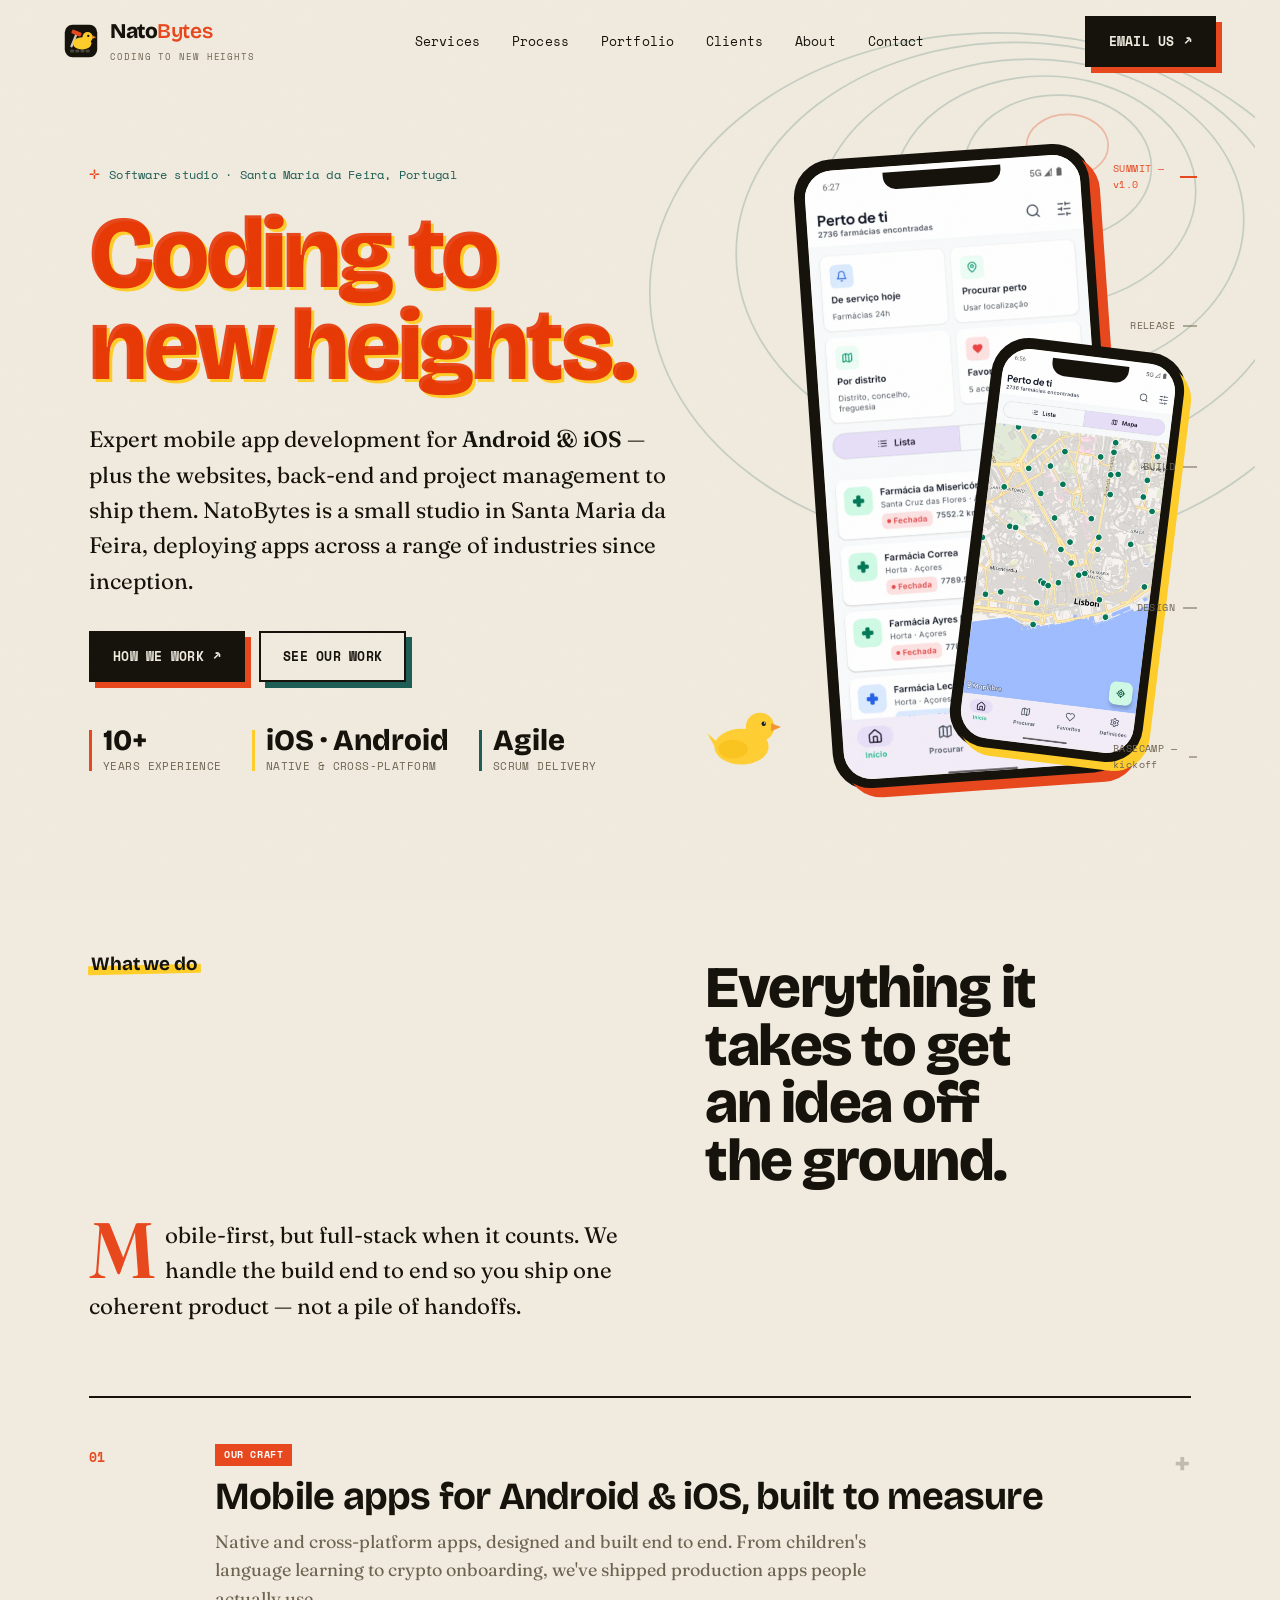
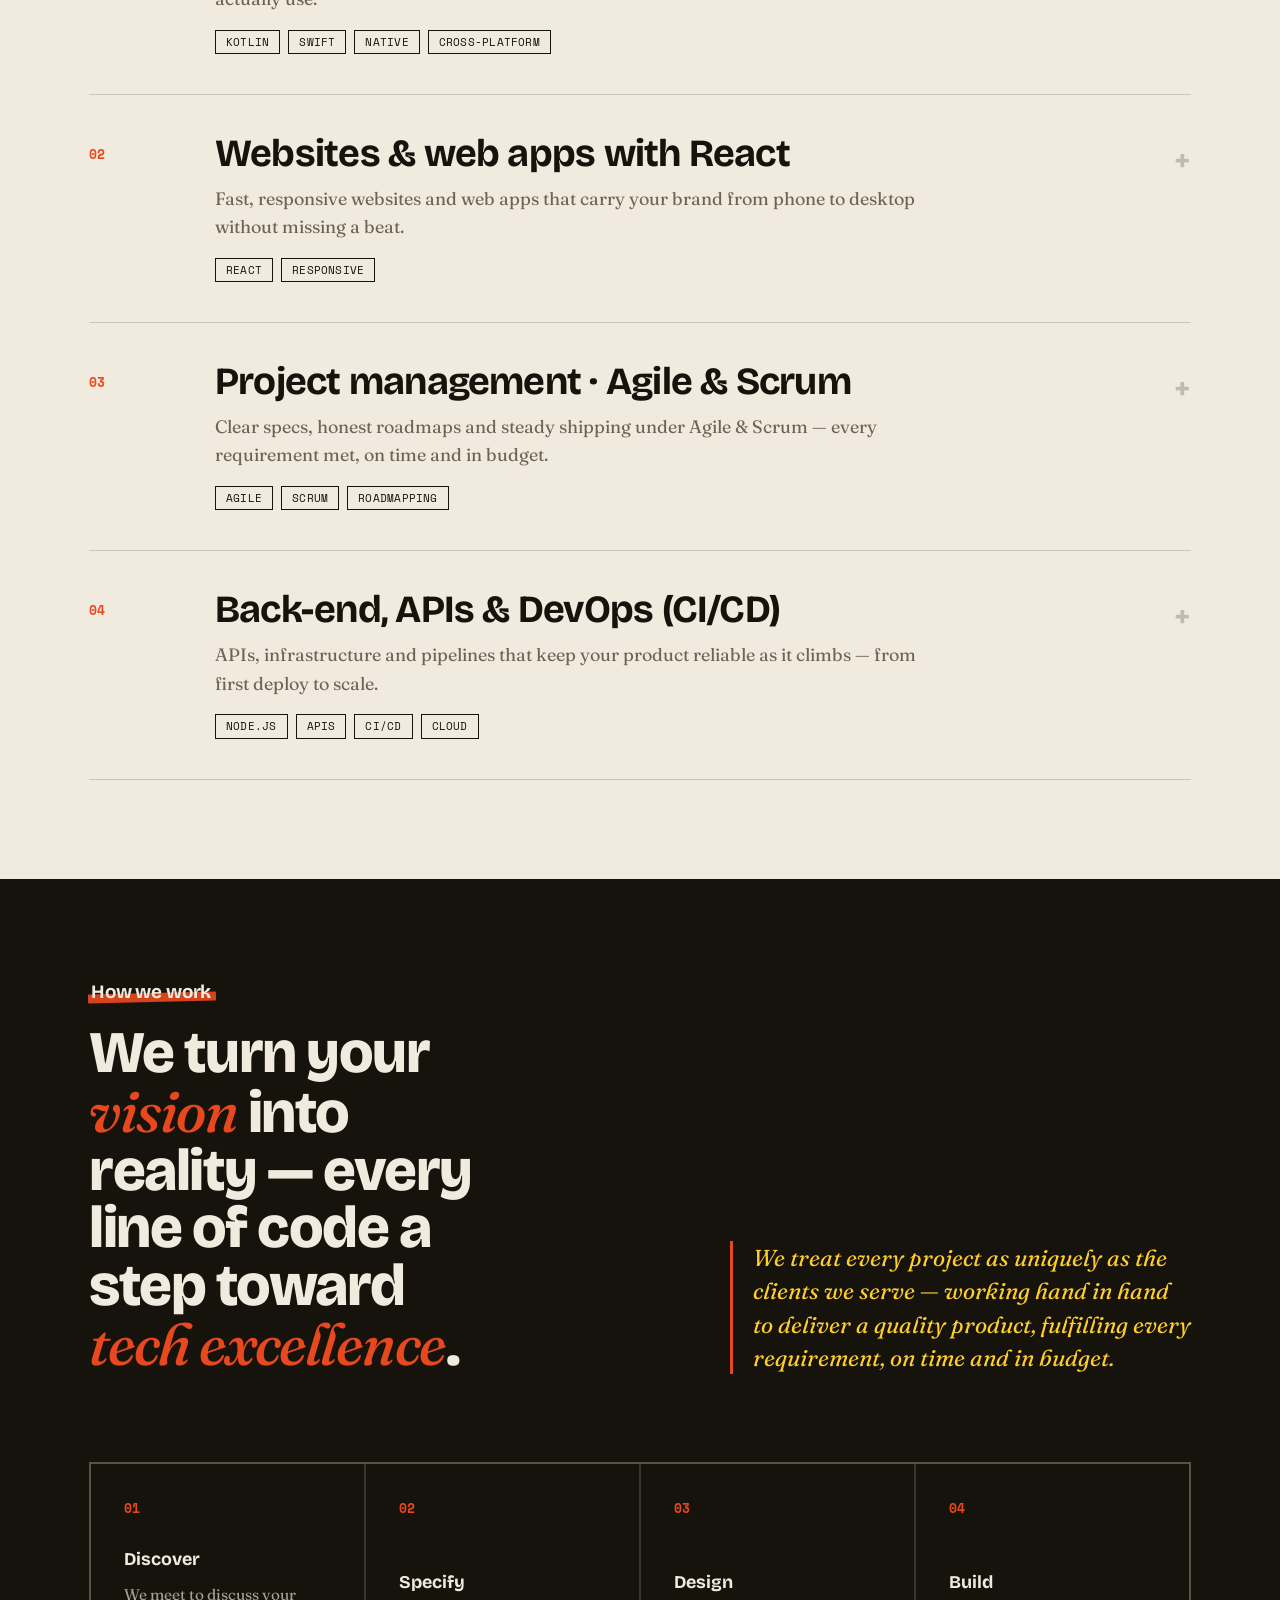
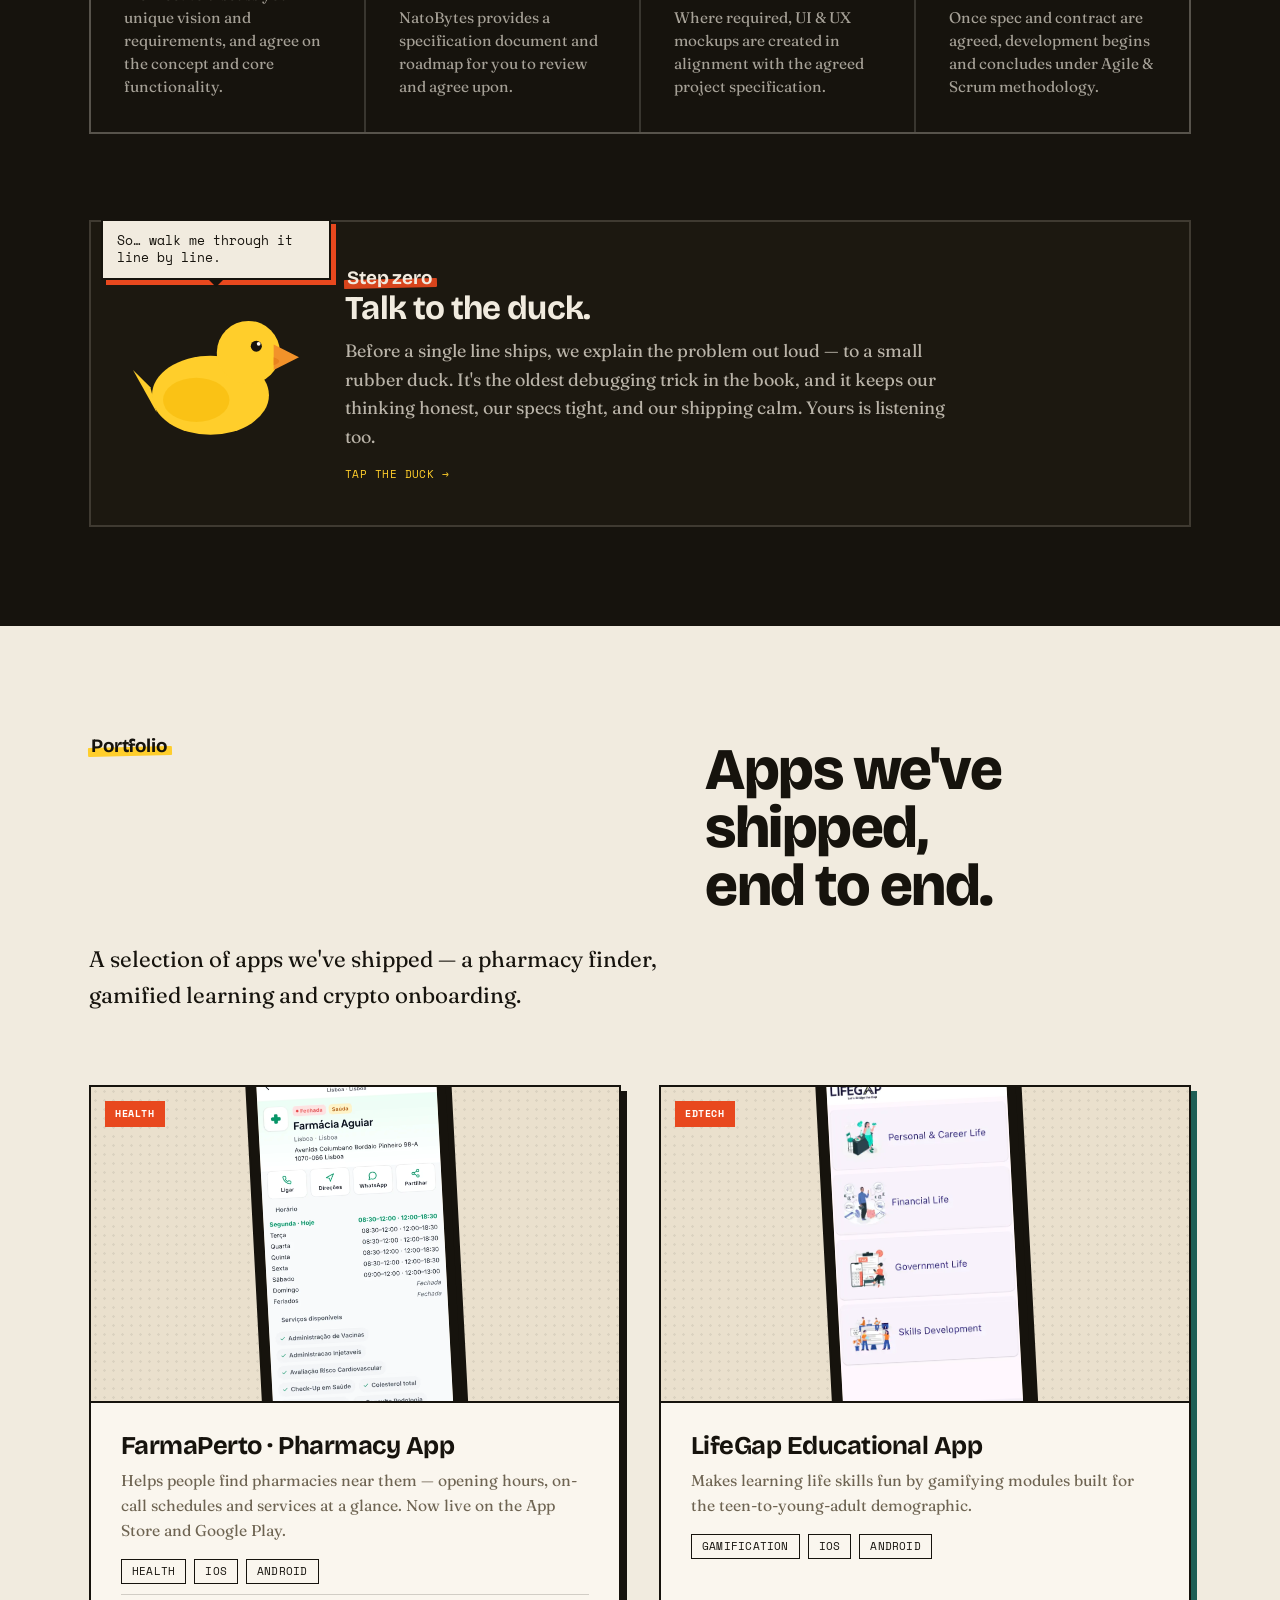
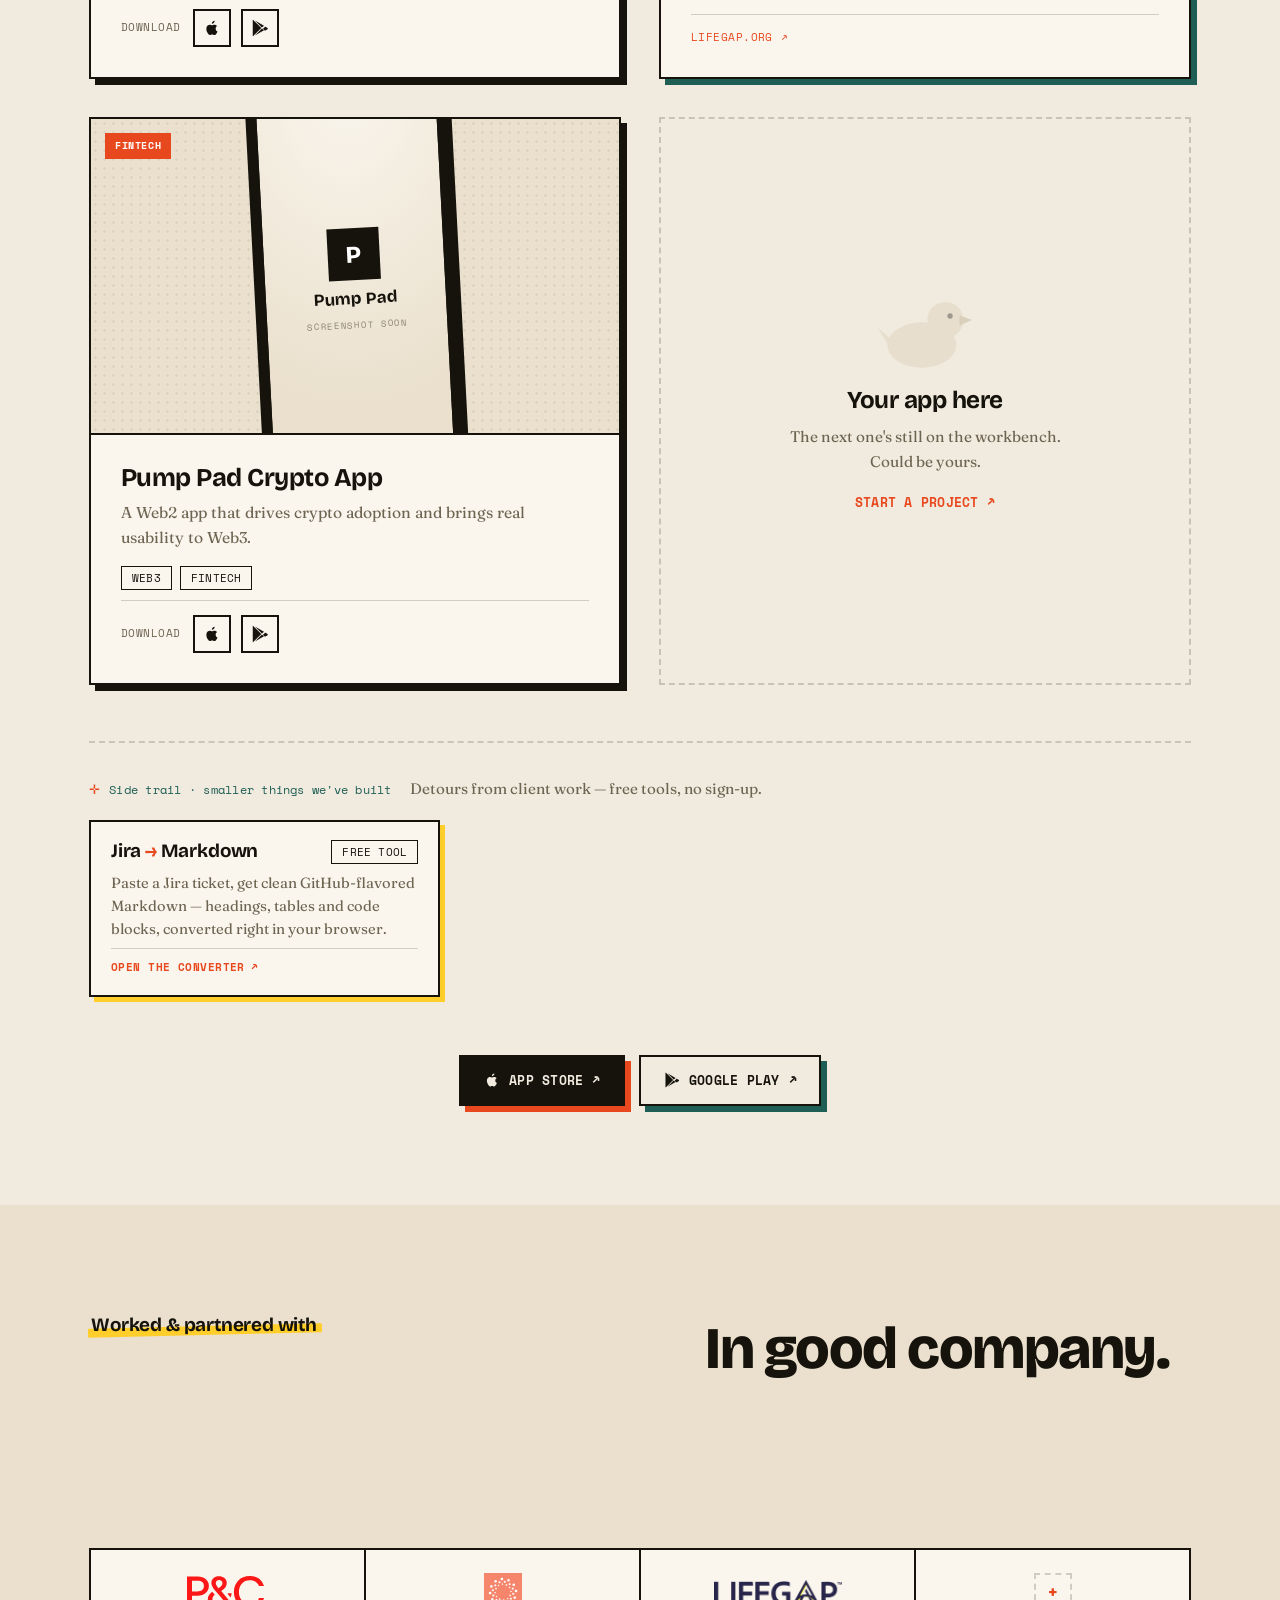
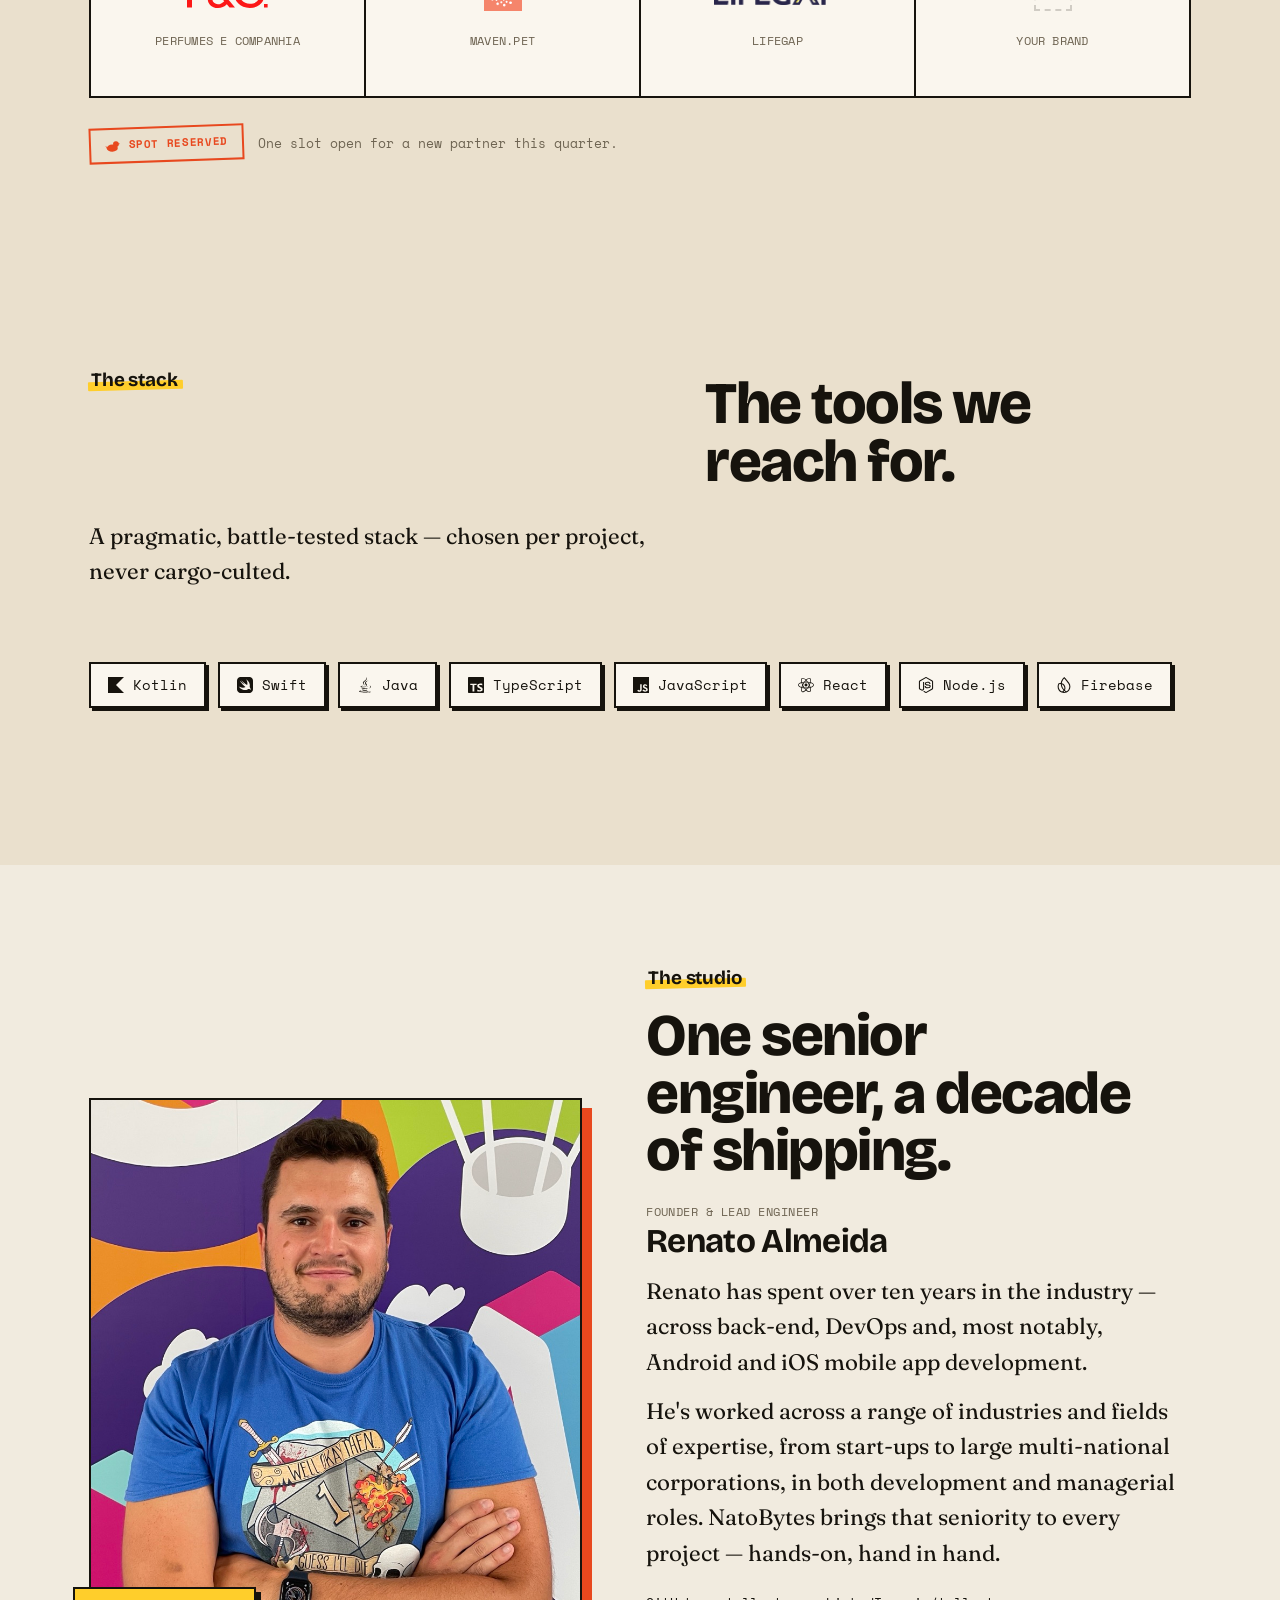
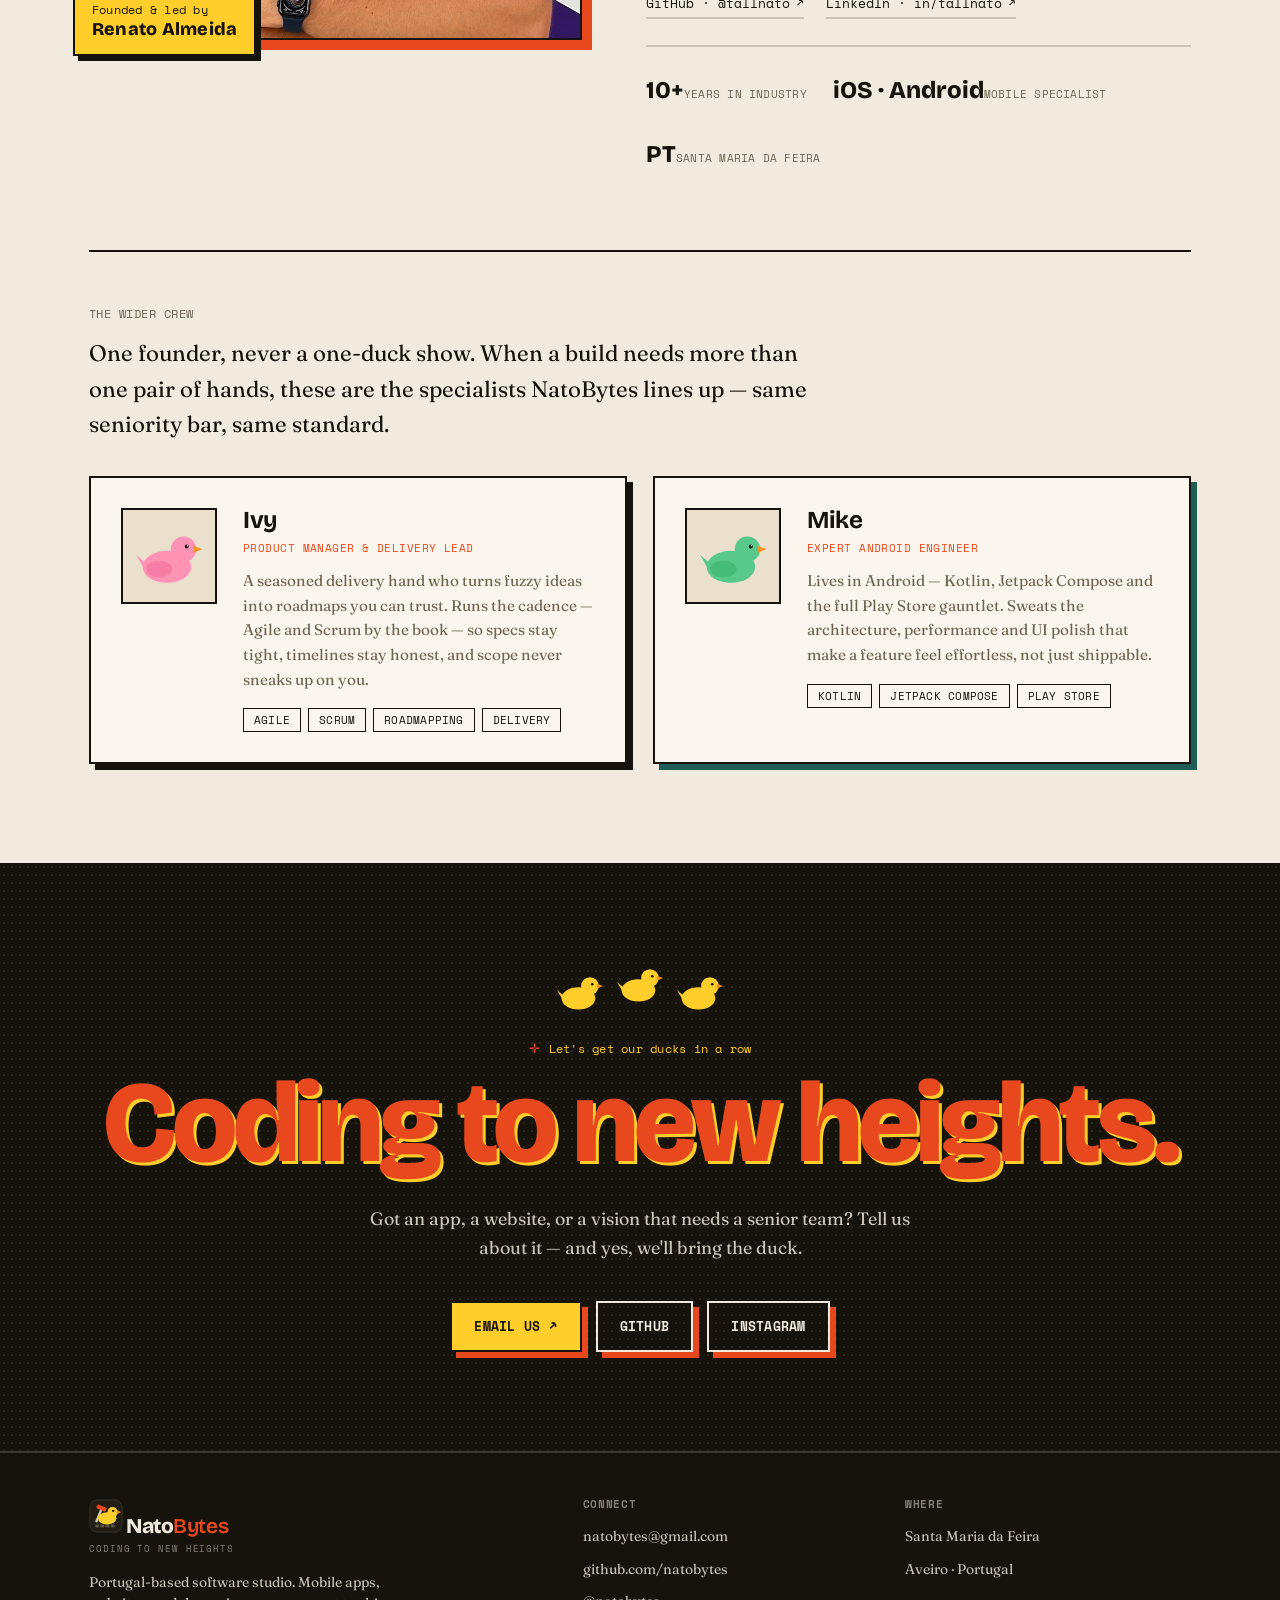
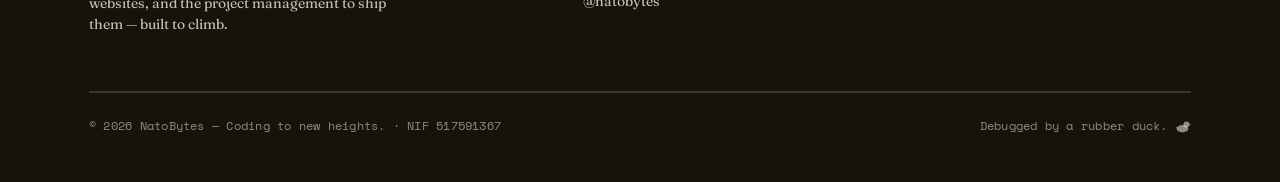
==== commit 5ffcaa71: "feat(home): remove the footer "Explore" column The in-page nav already covers those anchors and the " ====
--- a/index.html
+++ b/index.html
@@ -322,7 +322,7 @@
         <div class="phone"><div class="screen"><img class="shot" src="assets/app-detail.webp" width="680" height="1517" alt="FarmaPerto pharmacy app — pharmacy details, hours and services" loading="lazy" /></div></div>
       </div>
       <div class="work-body">
-        <h3>FarmaPerto · Pharmacy App</h3>
+        <h3><a class="stretch" href="/FarmaPerto/">FarmaPerto · Pharmacy App</a></h3>
         <p>Helps people find pharmacies near them — opening hours, on-call schedules and services at a glance. Now live on the App Store and Google Play.</p>
         <div class="meta"><span class="chip">Health</span><span class="chip">iOS</span><span class="chip">Android</span></div>
         <div class="store-mini">
@@ -582,14 +582,6 @@
         <p class="blurb">Portugal-based software studio. Mobile apps, websites, and the project management to ship them — built to climb.</p>
       </div>
       <div class="fcol">
-        <h4>Explore</h4>
-        <a href="#work">Work</a>
-        <a href="#process">Process</a>
-        <a href="#services">Services</a>
-        <a href="#founder">About</a>
-        <a href="/jira-to-markdown/">Jira → Markdown converter</a>
-      </div>
-      <div class="fcol">
         <h4>Connect</h4>
         <a href="mailto:natobytes@gmail.com">natobytes@gmail.com</a>
         <a href="https://github.com/natobytes" target="_blank" rel="noopener">github.com/natobytes</a>
--- a/styles.css
+++ b/styles.css
@@ -343,10 +343,16 @@
    ============================================================ */
 .work-grid{display:grid;grid-template-columns:repeat(2,1fr);gap:clamp(22px,3vw,38px)}
 .work-card{
+  position:relative;
   background:var(--paper-2);border:2px solid var(--ink);overflow:hidden;
   display:flex;flex-direction:column;box-shadow:var(--shadow) var(--ink);
   transition:transform .2s cubic-bezier(.2,.8,.2,1),box-shadow .2s cubic-bezier(.2,.8,.2,1);
 }
+/* stretched title link — makes the whole card clickable while the
+   store buttons (z-index above) stay independently tappable */
+.work-card .stretch::after{content:"";position:absolute;inset:0;z-index:1}
+.work-card:hover .stretch{color:var(--red)}
+.work-card .store-mini a{position:relative;z-index:2}
 .work-card:hover{transform:translate(-4px,-4px);box-shadow:11px 11px 0 var(--ink)}
 .work-card:nth-child(2n){box-shadow:var(--shadow) var(--teal)}
 .work-card:nth-child(2n):hover{box-shadow:11px 11px 0 var(--teal)}
@@ -533,7 +539,7 @@
 .contact .sub{max-width:46ch;margin:0 auto 38px;color:rgba(241,235,223,.82)}
 .contact .cbtns{display:flex;gap:14px;justify-content:center;flex-wrap:wrap}
 .footer{border-top:2px solid var(--line-dark);padding-block:46px}
-.footer-grid{display:grid;grid-template-columns:1.4fr 1fr 1fr 1fr;gap:36px;align-items:start}
+.footer-grid{display:grid;grid-template-columns:1.6fr 1fr 1fr;gap:36px;align-items:start}
 .footer .brand .word{color:var(--paper)}
 .footer .fcol h4{font-family:var(--ff-mono);font-size:11px;letter-spacing:.06em;text-transform:uppercase;color:rgba(241,235,223,.5);font-weight:700;margin-bottom:16px}
 .footer .fcol a,.footer .fcol p{display:block;font-size:14px;color:rgba(241,235,223,.8);margin-bottom:10px;transition:color .2s;width:fit-content}
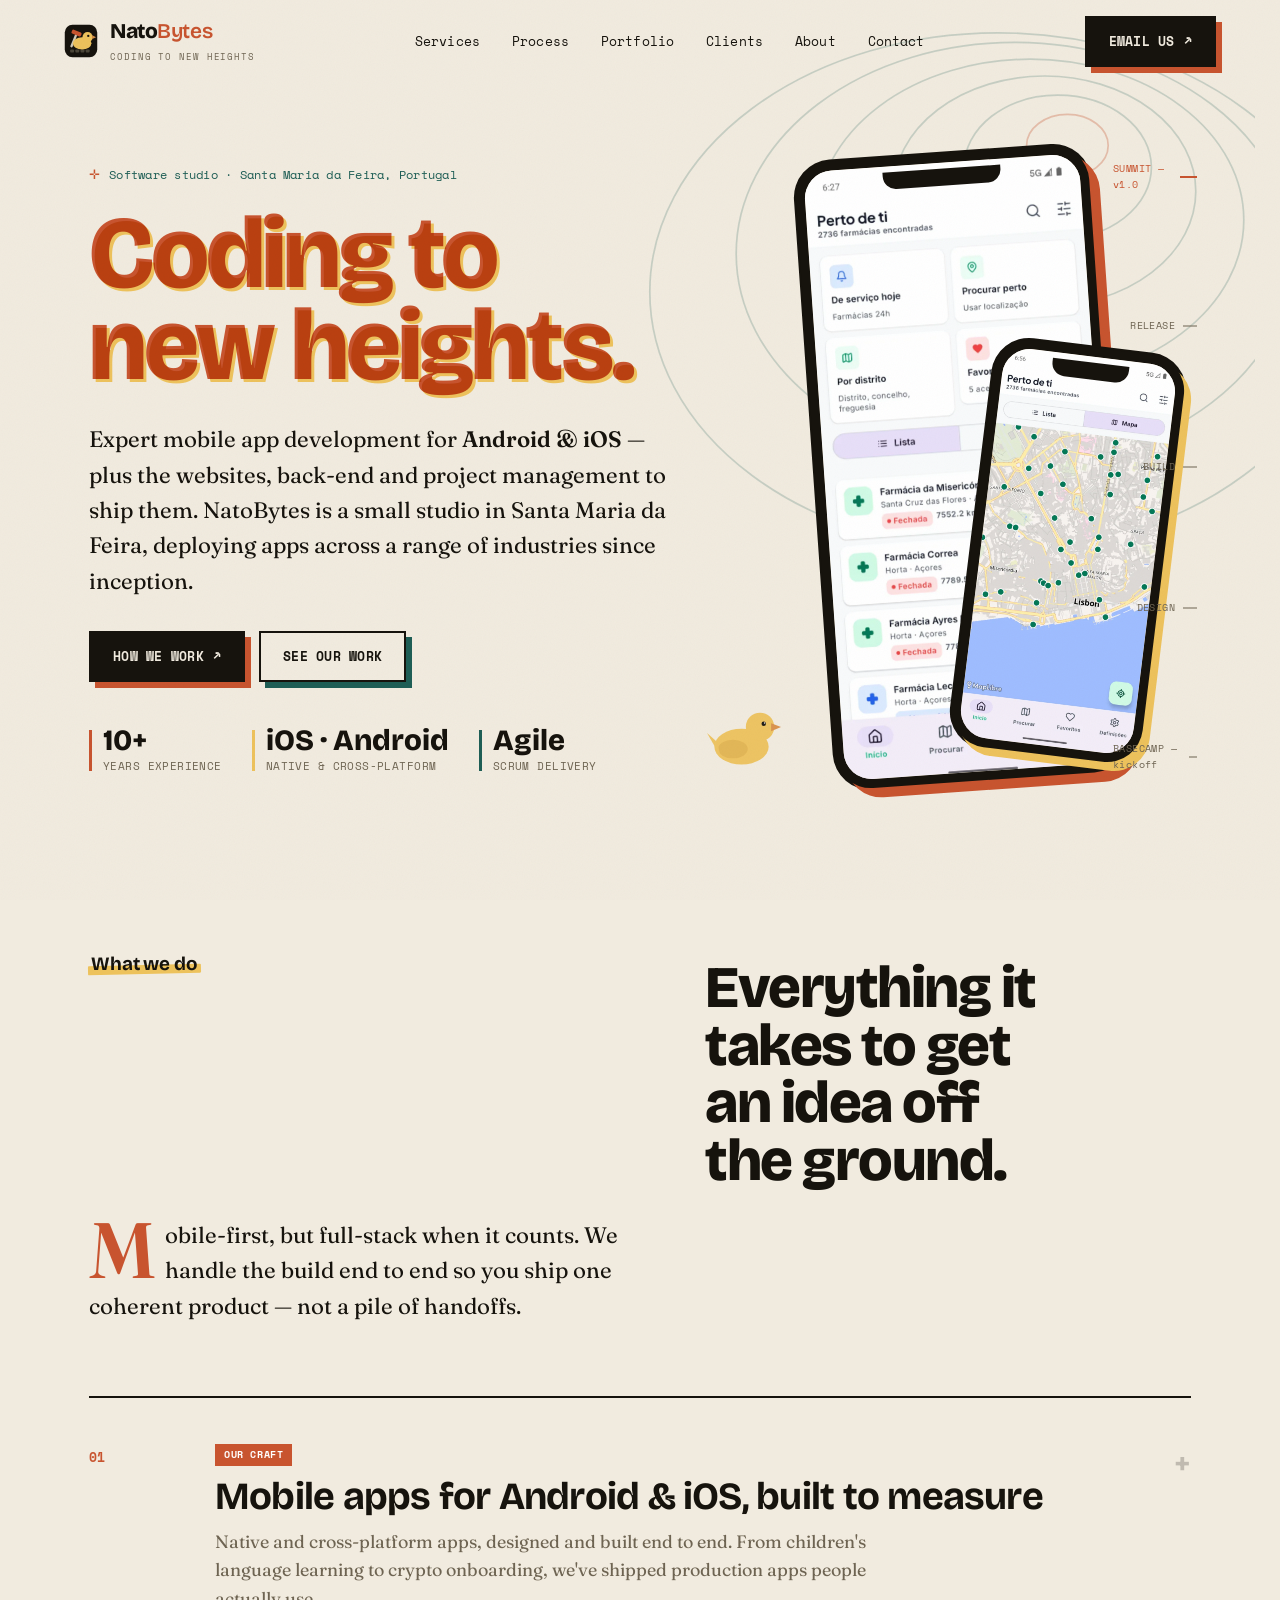
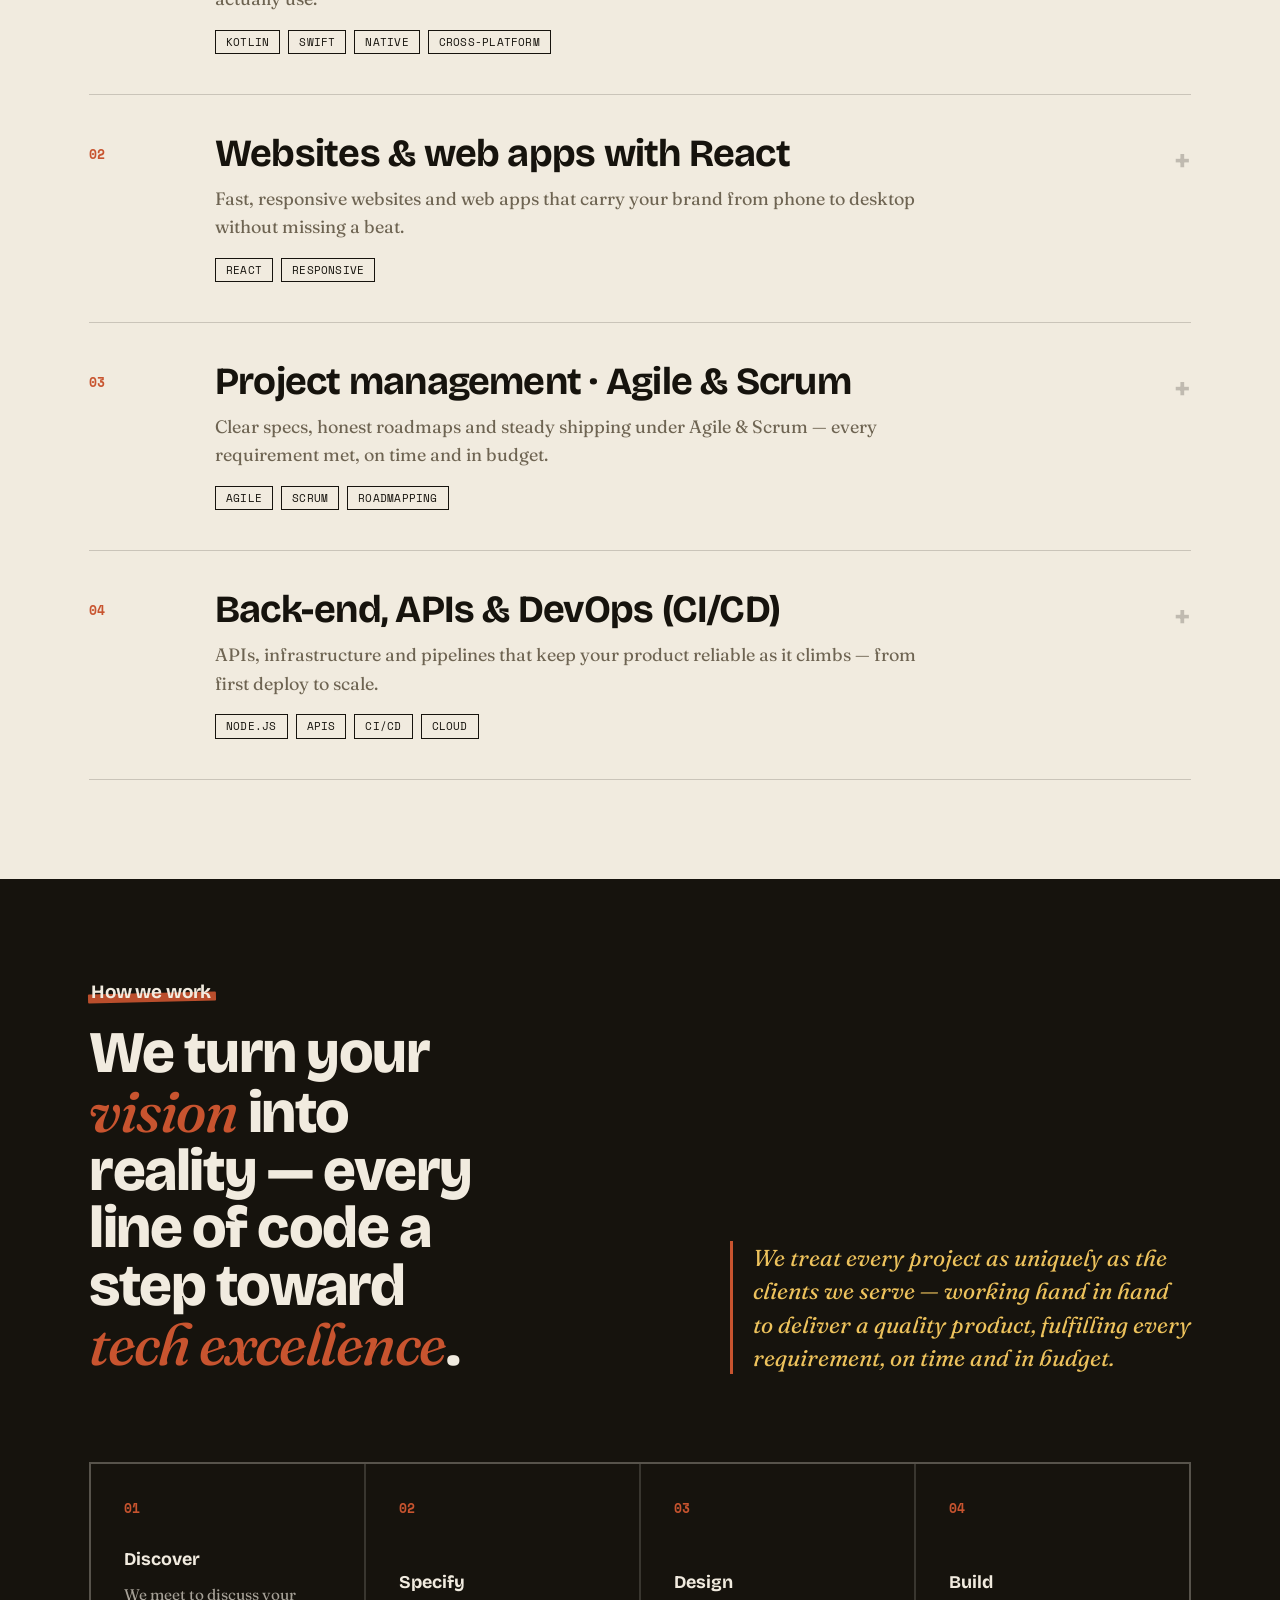
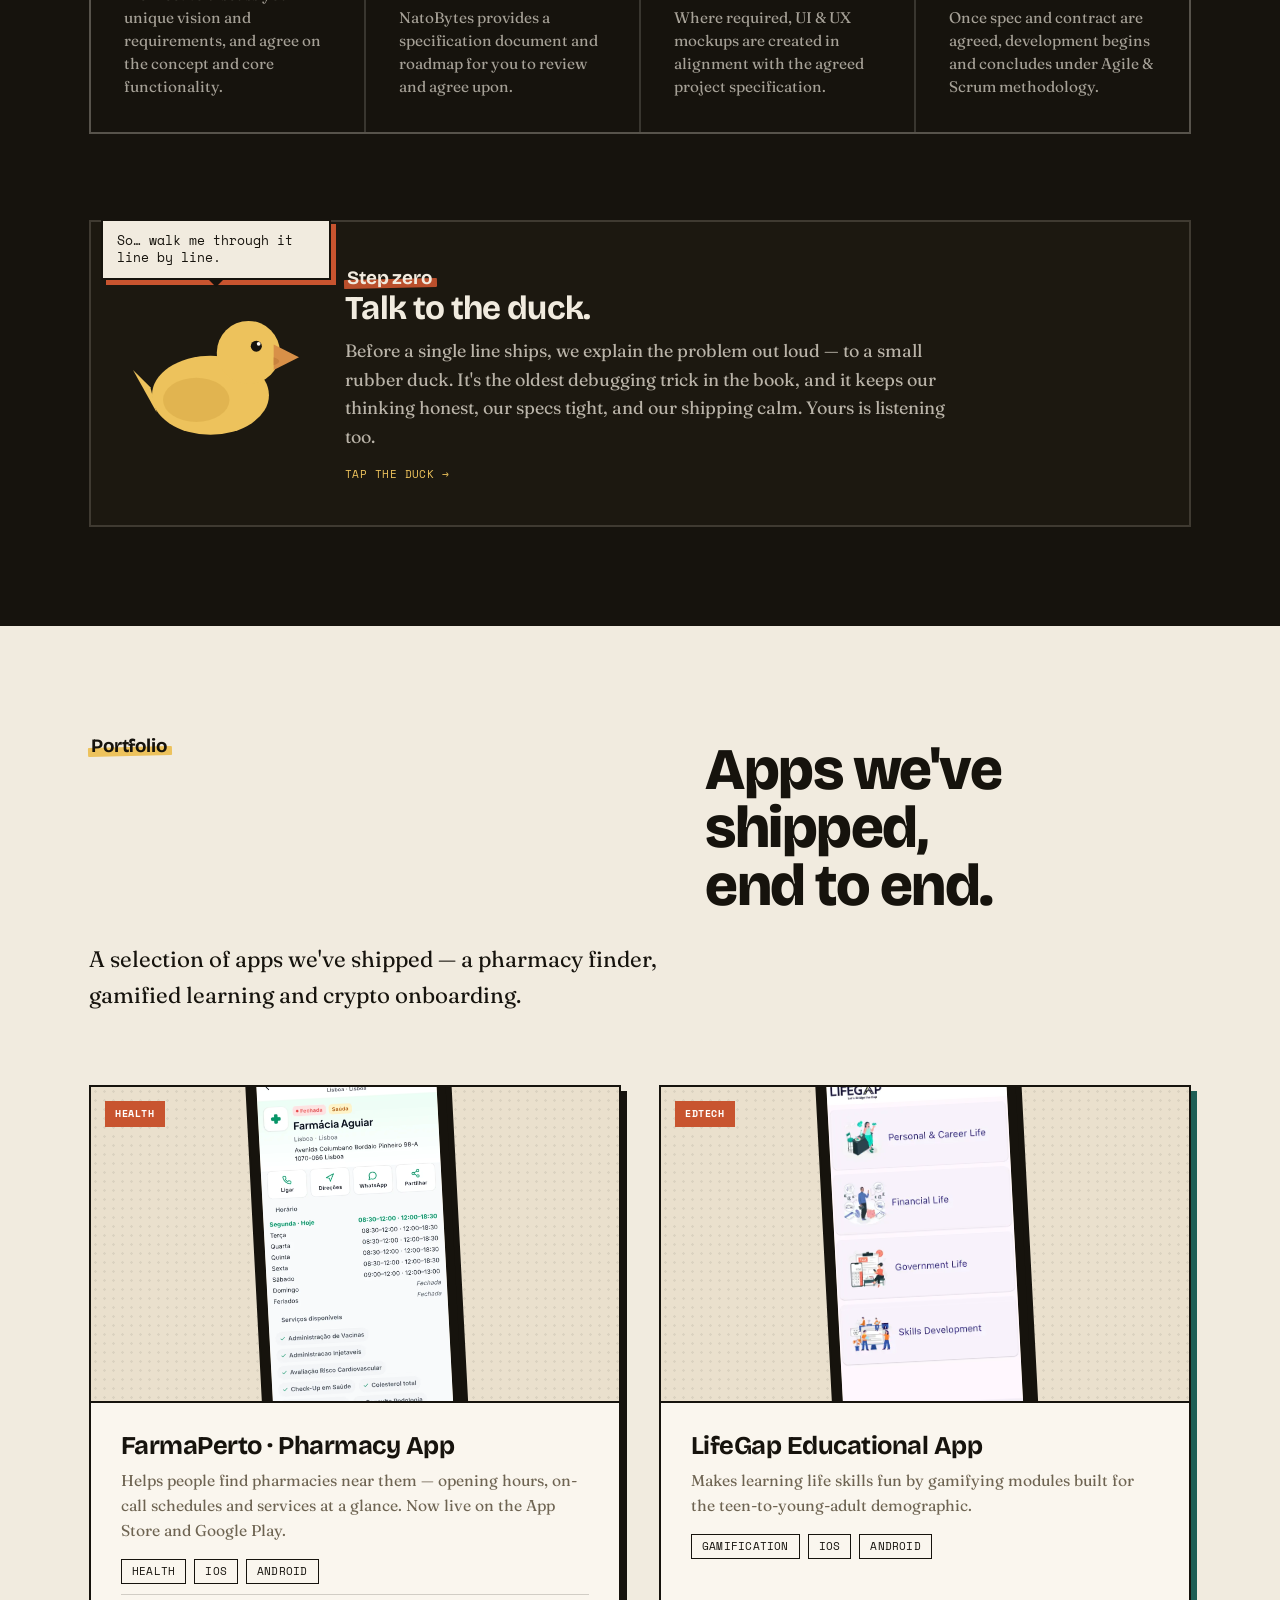
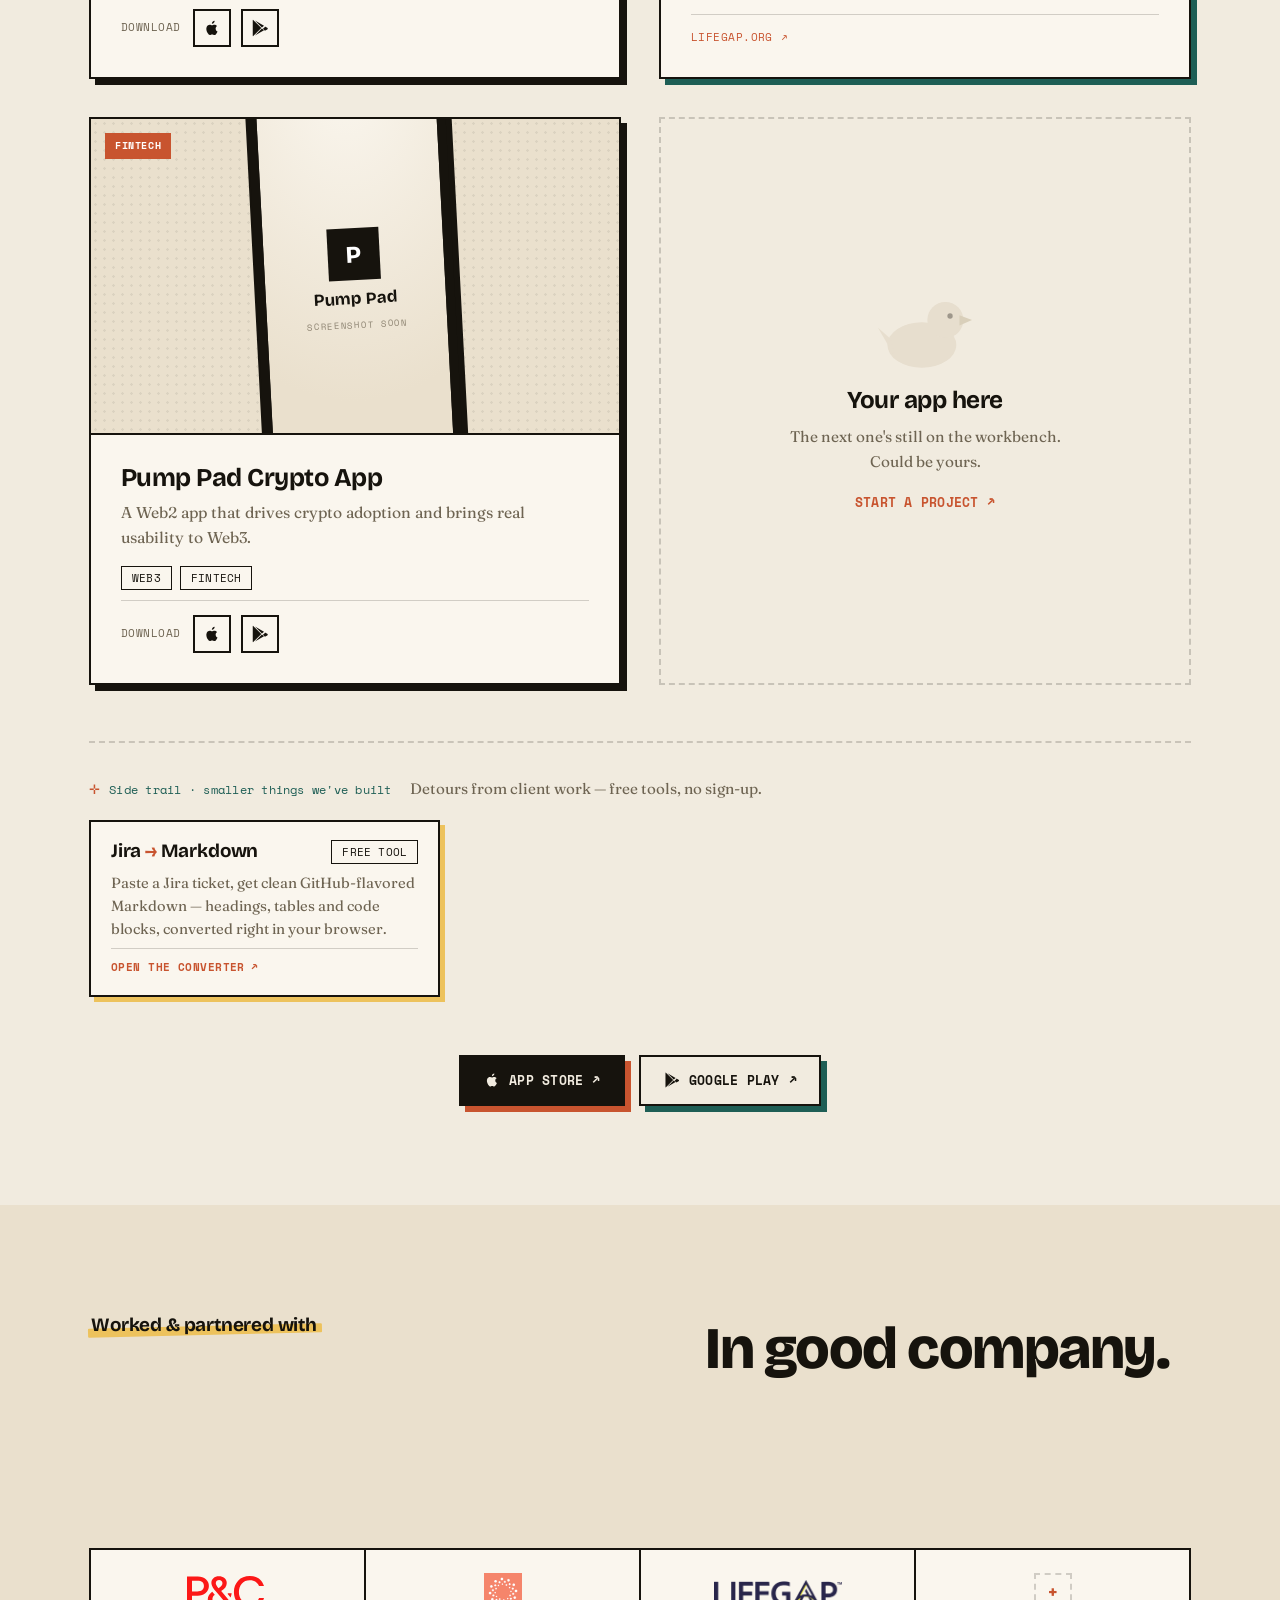
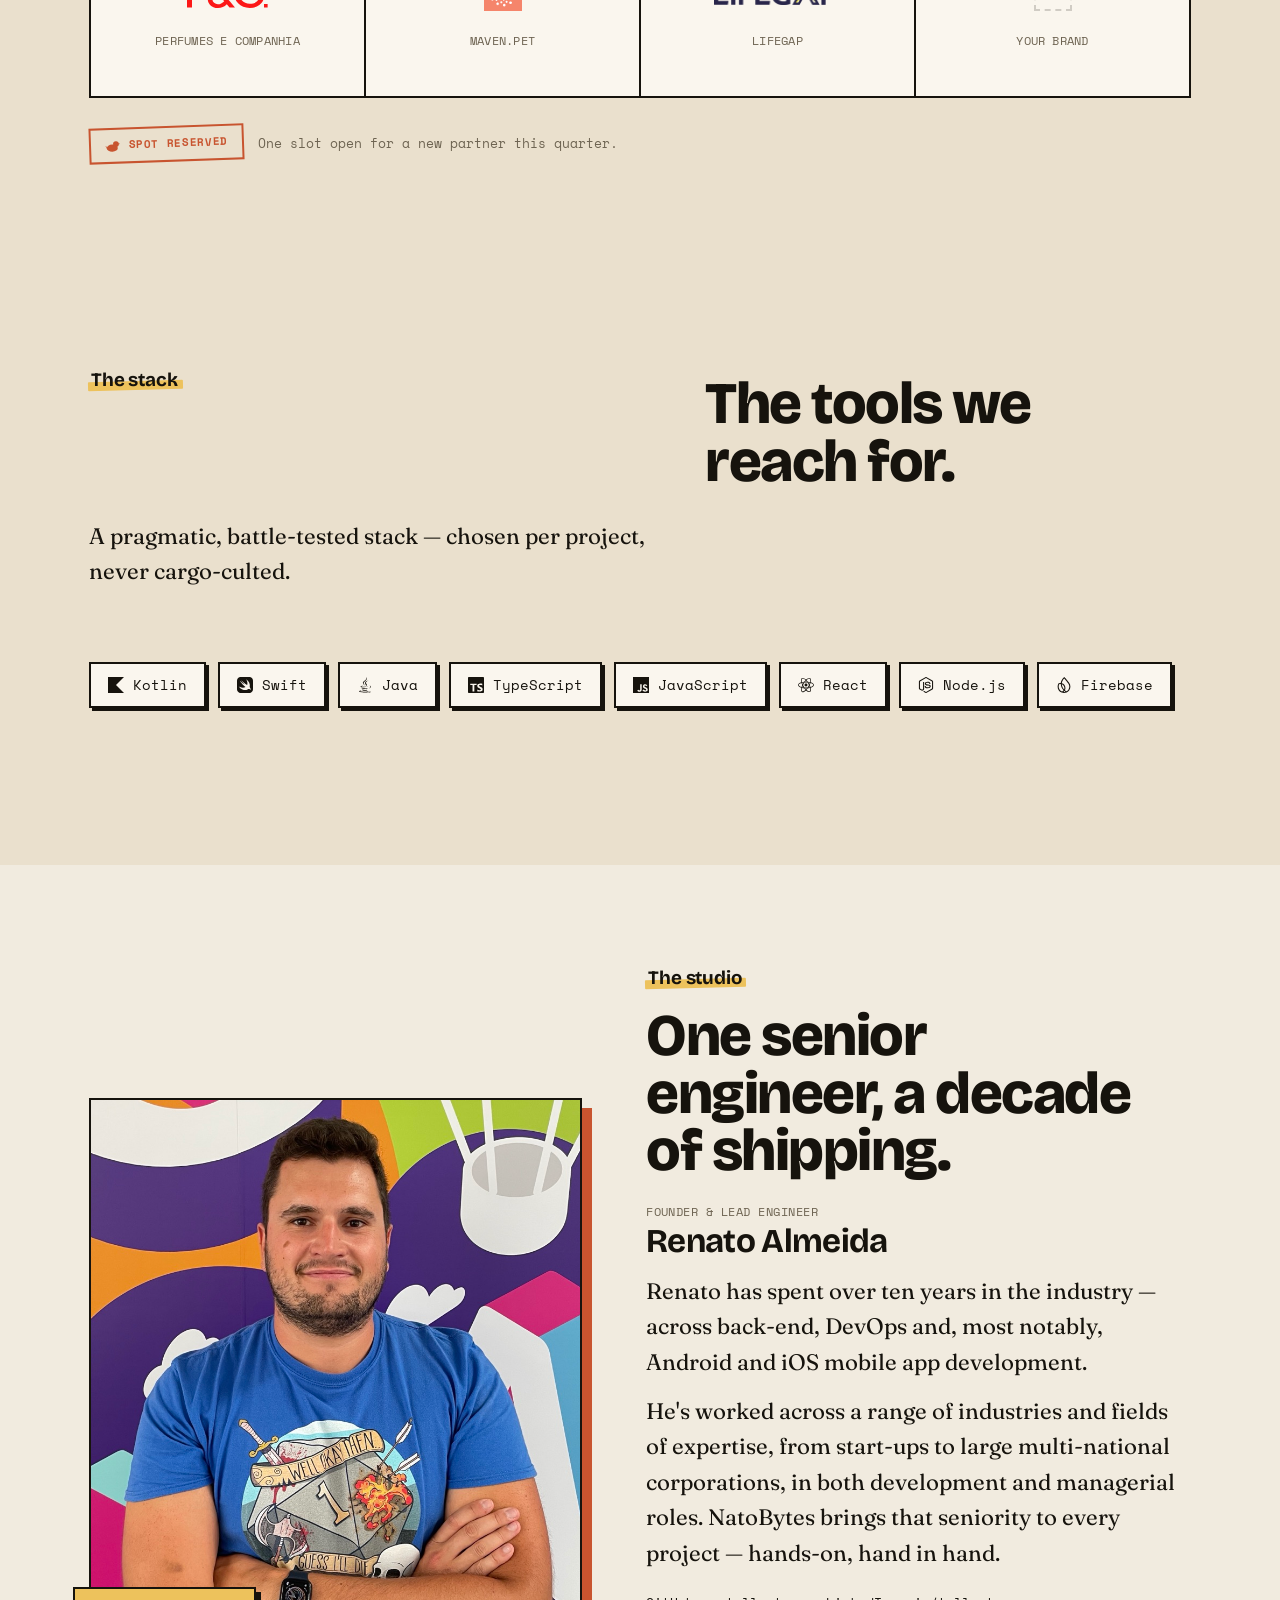
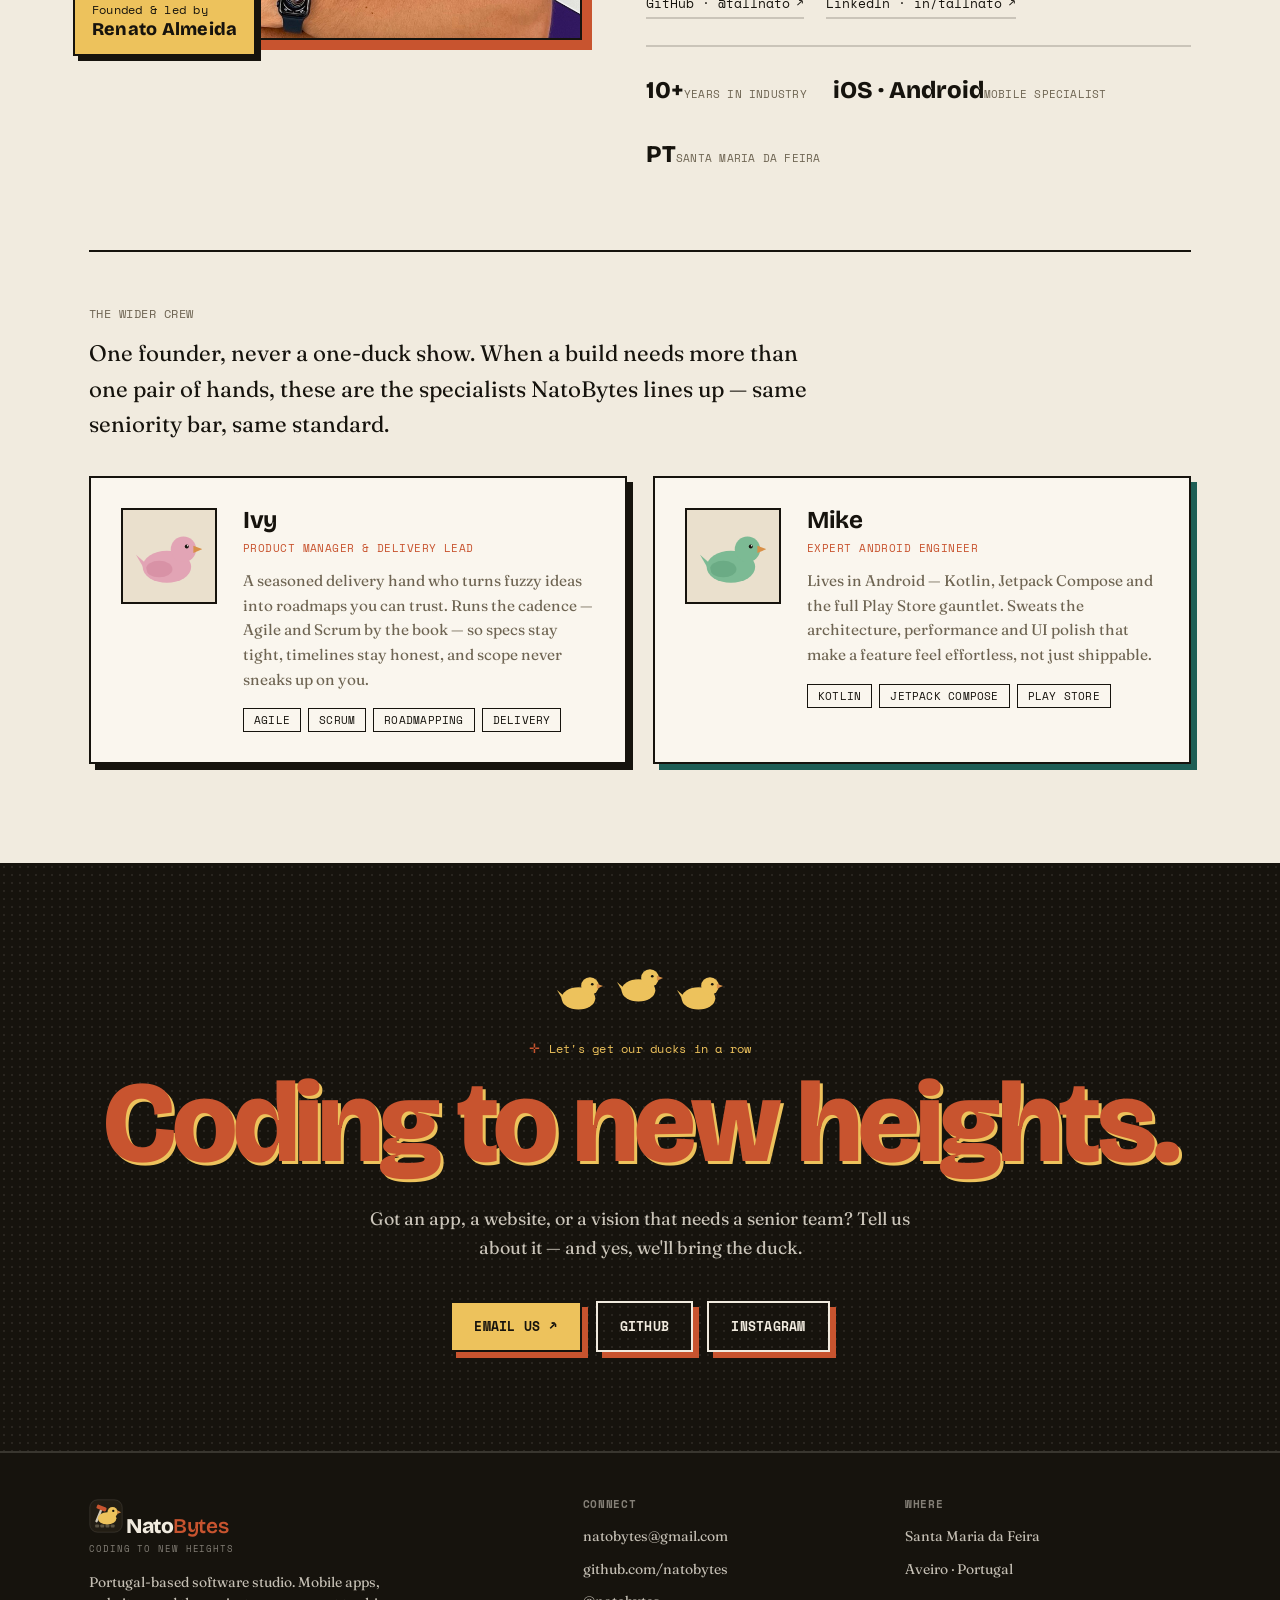
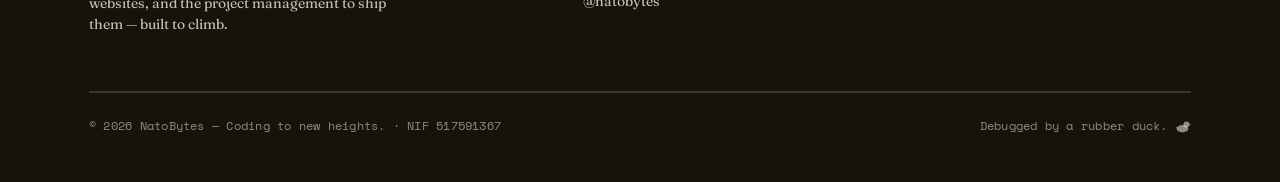
==== commit 3d746a3e: "feat(home): soften the two-ink palette from neon to muted print tones Vermillion #E8481E -> terracot" ====
--- a/index.html
+++ b/index.html
@@ -129,11 +129,11 @@
       </g>
       <g transform="rotate(22 13 21)">
         <rect x="11.4" y="12" width="3" height="19" rx="1.5" fill="#CFC8B8"/>
-        <rect x="6" y="8.5" width="13" height="5.4" rx="1.6" fill="#E8481E"/>
+        <rect x="6" y="8.5" width="13" height="5.4" rx="1.6" fill="#C8542F"/>
       </g>
-      <ellipse cx="23.5" cy="25" rx="12" ry="8" fill="#FFCE2B"/>
-      <circle cx="30.5" cy="17" r="6.6" fill="#FFCE2B"/>
-      <path d="M36.5 14.6 L41.5 17 L36.5 19.4 Z" fill="#F2922A"/>
+      <ellipse cx="23.5" cy="25" rx="12" ry="8" fill="#EDC25C"/>
+      <circle cx="30.5" cy="17" r="6.6" fill="#EDC25C"/>
+      <path d="M36.5 14.6 L41.5 17 L36.5 19.4 Z" fill="#D89048"/>
       <circle cx="31.4" cy="15.4" r="1.5" fill="#16130D"/>
     </svg>
     <span class="word-block">
@@ -200,11 +200,11 @@
         <div class="screen"><img class="shot" src="assets/app-map.webp" width="680" height="1517" alt="FarmaPerto app map view — pharmacies plotted nearby" loading="lazy" /></div>
       </div>
       <svg class="mini-duck" style="left:-6%;bottom:2%;width:74px" viewBox="0 0 120 110" aria-hidden="true">
-        <ellipse cx="56" cy="74" rx="44" ry="29" fill="#FFCE2B"/>
-        <ellipse cx="42" cy="78" rx="24" ry="15" fill="#F5B800" opacity=".5"/>
-        <polygon points="16,66 0,52 22,90" fill="#FFCE2B"/>
-        <circle cx="86" cy="42" r="23" fill="#FFCE2B"/>
-        <polygon points="104,36 120,42 104,49" fill="#F2922A"/>
+        <ellipse cx="56" cy="74" rx="44" ry="29" fill="#EDC25C"/>
+        <ellipse cx="42" cy="78" rx="24" ry="15" fill="#D6A845" opacity=".5"/>
+        <polygon points="16,66 0,52 22,90" fill="#EDC25C"/>
+        <circle cx="86" cy="42" r="23" fill="#EDC25C"/>
+        <polygon points="104,36 120,42 104,49" fill="#D89048"/>
         <circle cx="92" cy="37" r="3.6" fill="#16130D"/>
         <circle cx="93.4" cy="35.8" r="1.2" fill="#FAF6EE"/>
       </svg>
@@ -287,12 +287,12 @@
       <div class="duck-wrap">
         <div class="duck-bubble" id="duckBubble">Tap me — I debug for a living.</div>
         <svg class="duck" id="duck" viewBox="0 0 210 190" role="button" tabindex="0" aria-label="Tap the rubber duck for a debugging quip">
-          <ellipse cx="98" cy="128" rx="74" ry="50" fill="#FFCE2B"/>
-          <ellipse cx="80" cy="134" rx="42" ry="28" fill="#F5B800" opacity="0.5"/>
-          <polygon points="22,118 0,96 30,150" fill="#FFCE2B"/>
-          <circle cx="146" cy="74" r="40" fill="#FFCE2B"/>
-          <polygon points="178,64 210,80 178,96" fill="#F2922A"/>
-          <path d="M178 80 q14 5 0 10" fill="#E8821E"/>
+          <ellipse cx="98" cy="128" rx="74" ry="50" fill="#EDC25C"/>
+          <ellipse cx="80" cy="134" rx="42" ry="28" fill="#D6A845" opacity="0.5"/>
+          <polygon points="22,118 0,96 30,150" fill="#EDC25C"/>
+          <circle cx="146" cy="74" r="40" fill="#EDC25C"/>
+          <polygon points="178,64 210,80 178,96" fill="#D89048"/>
+          <path d="M178 80 q14 5 0 10" fill="#C8823E"/>
           <circle cx="156" cy="66" r="7" fill="#16130D"/>
           <circle cx="159" cy="63" r="2.4" fill="#FAF6EE"/>
         </svg>
@@ -322,7 +322,7 @@
         <div class="phone"><div class="screen"><img class="shot" src="assets/app-detail.webp" width="680" height="1517" alt="FarmaPerto pharmacy app — pharmacy details, hours and services" loading="lazy" /></div></div>
       </div>
       <div class="work-body">
-        <h3><a class="stretch" href="/FarmaPerto/">FarmaPerto · Pharmacy App</a></h3>
+        <h3><a class="stretch" href="/FarmaPerto/" target="_blank" rel="noopener">FarmaPerto · Pharmacy App</a></h3>
         <p>Helps people find pharmacies near them — opening hours, on-call schedules and services at a glance. Now live on the App Store and Google Play.</p>
         <div class="meta"><span class="chip">Health</span><span class="chip">iOS</span><span class="chip">Android</span></div>
         <div class="store-mini">
@@ -382,7 +382,7 @@
       <p>Detours from client work — free tools, no sign-up.</p>
     </div>
     <div class="side-row">
-      <a class="side-card" href="/jira-to-markdown/">
+      <a class="side-card" href="/jira-to-markdown/" target="_blank" rel="noopener">
         <div class="side-top"><h3 class="side-name">Jira <span class="a">&#8594;</span> Markdown</h3><span class="chip">Free tool</span></div>
         <p class="side-desc">Paste a Jira ticket, get clean GitHub-flavored Markdown — headings, tables and code blocks, converted right in your browser.</p>
         <span class="side-go">Open the converter<span class="go">&#8599;</span></span>
@@ -493,11 +493,11 @@
       <article class="crew-card rv">
         <div class="crew-duck">
           <svg viewBox="0 0 120 110" aria-hidden="true">
-            <ellipse cx="56" cy="74" rx="44" ry="29" fill="#FF93B5"/>
-            <ellipse cx="42" cy="78" rx="24" ry="15" fill="#EF6E99" opacity=".55"/>
-            <polygon points="16,66 0,52 22,90" fill="#FF93B5"/>
-            <circle cx="86" cy="42" r="23" fill="#FF93B5"/>
-            <polygon points="104,36 120,42 104,49" fill="#F2922A"/>
+            <ellipse cx="56" cy="74" rx="44" ry="29" fill="#E2A4B5"/>
+            <ellipse cx="42" cy="78" rx="24" ry="15" fill="#CF8499" opacity=".55"/>
+            <polygon points="16,66 0,52 22,90" fill="#E2A4B5"/>
+            <circle cx="86" cy="42" r="23" fill="#E2A4B5"/>
+            <polygon points="104,36 120,42 104,49" fill="#D89048"/>
             <circle cx="92" cy="37" r="3.6" fill="#16130D"/>
             <circle cx="93.4" cy="35.8" r="1.2" fill="#FAF6EE"/>
           </svg>
@@ -513,11 +513,11 @@
       <article class="crew-card rv" data-d="1">
         <div class="crew-duck">
           <svg viewBox="0 0 120 110" aria-hidden="true">
-            <ellipse cx="56" cy="74" rx="44" ry="29" fill="#58C98A"/>
-            <ellipse cx="42" cy="78" rx="24" ry="15" fill="#36B06C" opacity=".55"/>
-            <polygon points="16,66 0,52 22,90" fill="#58C98A"/>
-            <circle cx="86" cy="42" r="23" fill="#58C98A"/>
-            <polygon points="104,36 120,42 104,49" fill="#F2922A"/>
+            <ellipse cx="56" cy="74" rx="44" ry="29" fill="#7CBA94"/>
+            <ellipse cx="42" cy="78" rx="24" ry="15" fill="#5C9F78" opacity=".55"/>
+            <polygon points="16,66 0,52 22,90" fill="#7CBA94"/>
+            <circle cx="86" cy="42" r="23" fill="#7CBA94"/>
+            <polygon points="104,36 120,42 104,49" fill="#D89048"/>
             <circle cx="92" cy="37" r="3.6" fill="#16130D"/>
             <circle cx="93.4" cy="35.8" r="1.2" fill="#FAF6EE"/>
           </svg>
@@ -537,9 +537,9 @@
 <section class="sec contact dark halftone" id="contact" data-screen-label="Contact">
   <div class="wrap">
     <div class="duck-row rv" aria-hidden="true">
-      <svg viewBox="0 0 120 110"><ellipse cx="56" cy="74" rx="44" ry="29" fill="#FFCE2B"/><polygon points="16,66 0,52 22,90" fill="#FFCE2B"/><circle cx="86" cy="42" r="23" fill="#FFCE2B"/><polygon points="104,36 120,42 104,49" fill="#F2922A"/><circle cx="92" cy="37" r="3.4" fill="#16130D"/></svg>
-      <svg viewBox="0 0 120 110"><ellipse cx="56" cy="74" rx="44" ry="29" fill="#FFCE2B"/><polygon points="16,66 0,52 22,90" fill="#FFCE2B"/><circle cx="86" cy="42" r="23" fill="#FFCE2B"/><polygon points="104,36 120,42 104,49" fill="#F2922A"/><circle cx="92" cy="37" r="3.4" fill="#16130D"/></svg>
-      <svg viewBox="0 0 120 110"><ellipse cx="56" cy="74" rx="44" ry="29" fill="#FFCE2B"/><polygon points="16,66 0,52 22,90" fill="#FFCE2B"/><circle cx="86" cy="42" r="23" fill="#FFCE2B"/><polygon points="104,36 120,42 104,49" fill="#F2922A"/><circle cx="92" cy="37" r="3.4" fill="#16130D"/></svg>
+      <svg viewBox="0 0 120 110"><ellipse cx="56" cy="74" rx="44" ry="29" fill="#EDC25C"/><polygon points="16,66 0,52 22,90" fill="#EDC25C"/><circle cx="86" cy="42" r="23" fill="#EDC25C"/><polygon points="104,36 120,42 104,49" fill="#D89048"/><circle cx="92" cy="37" r="3.4" fill="#16130D"/></svg>
+      <svg viewBox="0 0 120 110"><ellipse cx="56" cy="74" rx="44" ry="29" fill="#EDC25C"/><polygon points="16,66 0,52 22,90" fill="#EDC25C"/><circle cx="86" cy="42" r="23" fill="#EDC25C"/><polygon points="104,36 120,42 104,49" fill="#D89048"/><circle cx="92" cy="37" r="3.4" fill="#16130D"/></svg>
+      <svg viewBox="0 0 120 110"><ellipse cx="56" cy="74" rx="44" ry="29" fill="#EDC25C"/><polygon points="16,66 0,52 22,90" fill="#EDC25C"/><circle cx="86" cy="42" r="23" fill="#EDC25C"/><polygon points="104,36 120,42 104,49" fill="#D89048"/><circle cx="92" cy="37" r="3.4" fill="#16130D"/></svg>
     </div>
     <span class="eyebrow no-rule center rv">Let's get our ducks in a row</span>
     <h2 class="contact-title rv" data-d="1">
@@ -570,14 +570,14 @@
             </g>
             <g transform="rotate(22 13 21)">
               <rect x="11.4" y="12" width="3" height="19" rx="1.5" fill="#CFC8B8"/>
-              <rect x="6" y="8.5" width="13" height="5.4" rx="1.6" fill="#E8481E"/>
+              <rect x="6" y="8.5" width="13" height="5.4" rx="1.6" fill="#C8542F"/>
             </g>
-            <ellipse cx="23.5" cy="25" rx="12" ry="8" fill="#FFCE2B"/>
-            <circle cx="30.5" cy="17" r="6.6" fill="#FFCE2B"/>
-            <path d="M36.5 14.6 L41.5 17 L36.5 19.4 Z" fill="#F2922A"/>
+            <ellipse cx="23.5" cy="25" rx="12" ry="8" fill="#EDC25C"/>
+            <circle cx="30.5" cy="17" r="6.6" fill="#EDC25C"/>
+            <path d="M36.5 14.6 L41.5 17 L36.5 19.4 Z" fill="#D89048"/>
             <circle cx="31.4" cy="15.4" r="1.5" fill="#16130D"/>
           </svg>
-          <span class="word-block"><span class="word">Nato<b style="color:#E8481E">Bytes</b></span><span class="tag" style="color:rgba(241,235,223,.5)">Coding to new heights</span></span>
+          <span class="word-block"><span class="word">Nato<b style="color:#C8542F">Bytes</b></span><span class="tag" style="color:rgba(241,235,223,.5)">Coding to new heights</span></span>
         </a>
         <p class="blurb">Portugal-based software studio. Mobile apps, websites, and the project management to ship them — built to climb.</p>
       </div>
--- a/styles.css
+++ b/styles.css
@@ -16,9 +16,9 @@
   --paper-3:#EAE0CD;        /* sunk panel — grounds              */
   --ink:#16130D;            /* warm near-black — body + reverse  */
   --ink-soft:#6E6452;       /* faded graphite — captions         */
-  --red:#E8481E;            /* INK 1 · vermillion                */
-  --yellow:#FFCE2B;         /* INK 2 · duck yellow               */
-  --over:#C9400F;           /* overprint — flat third ink (dark) */
+  --red:#C8542F;            /* INK 1 · terracotta vermillion     */
+  --yellow:#EDC25C;         /* INK 2 · ochre duck yellow         */
+  --over:#A34A28;           /* overprint — flat third ink (dark) */
   --teal:#1E5E55;           /* third spot — links/marks on light */
 
   --line:rgba(22,19,13,.18);
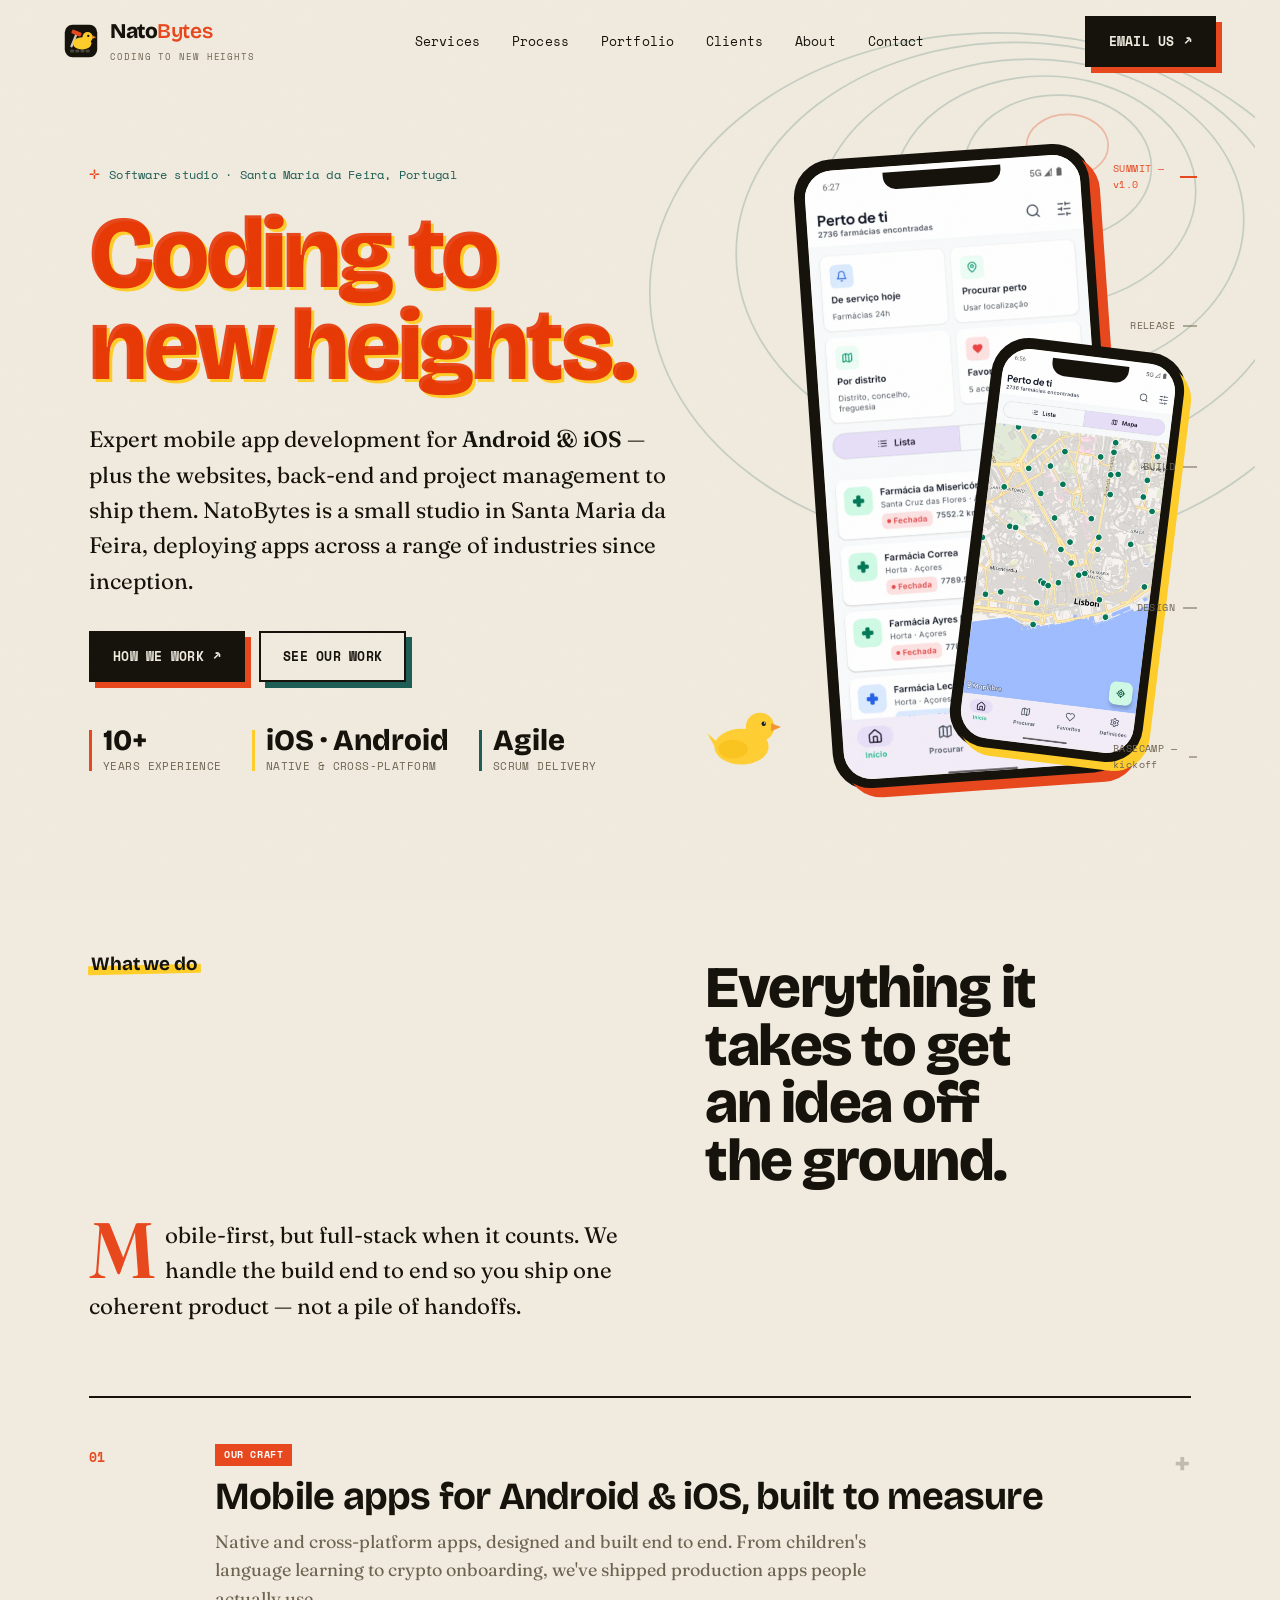
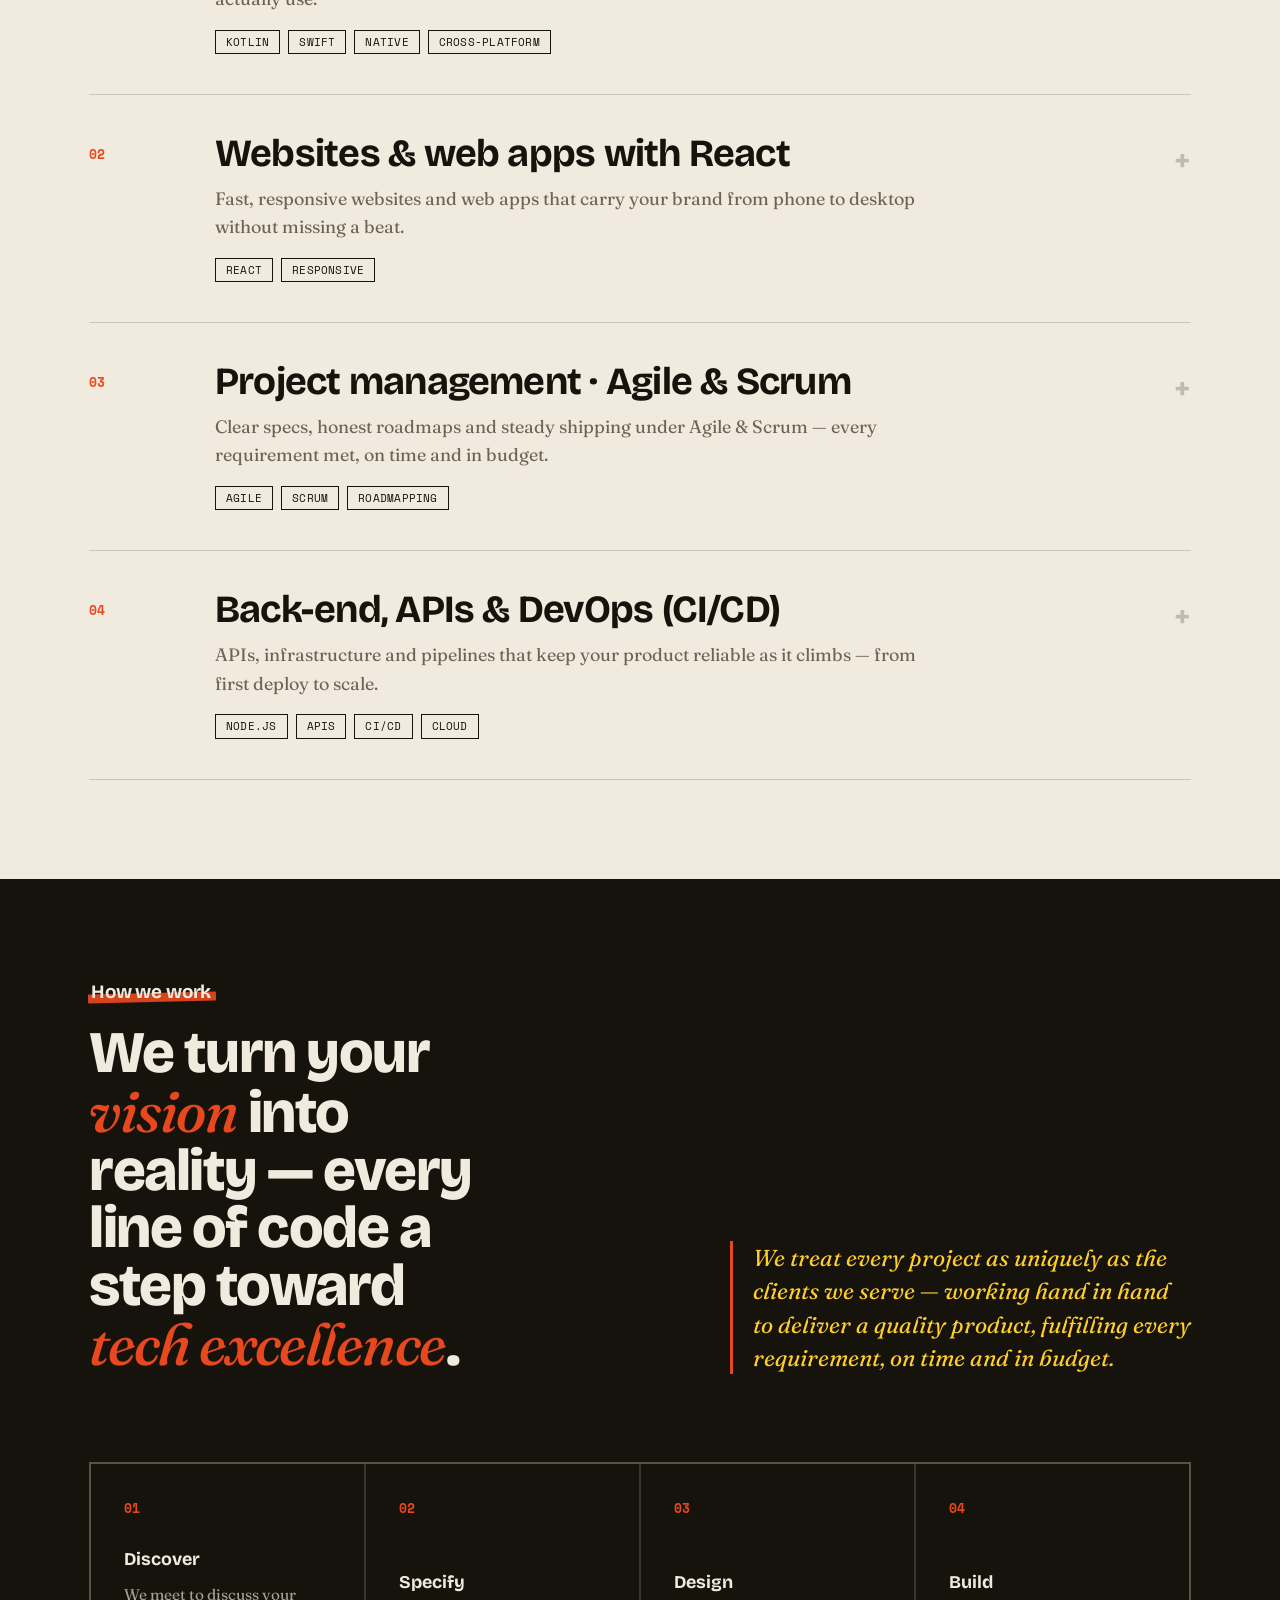
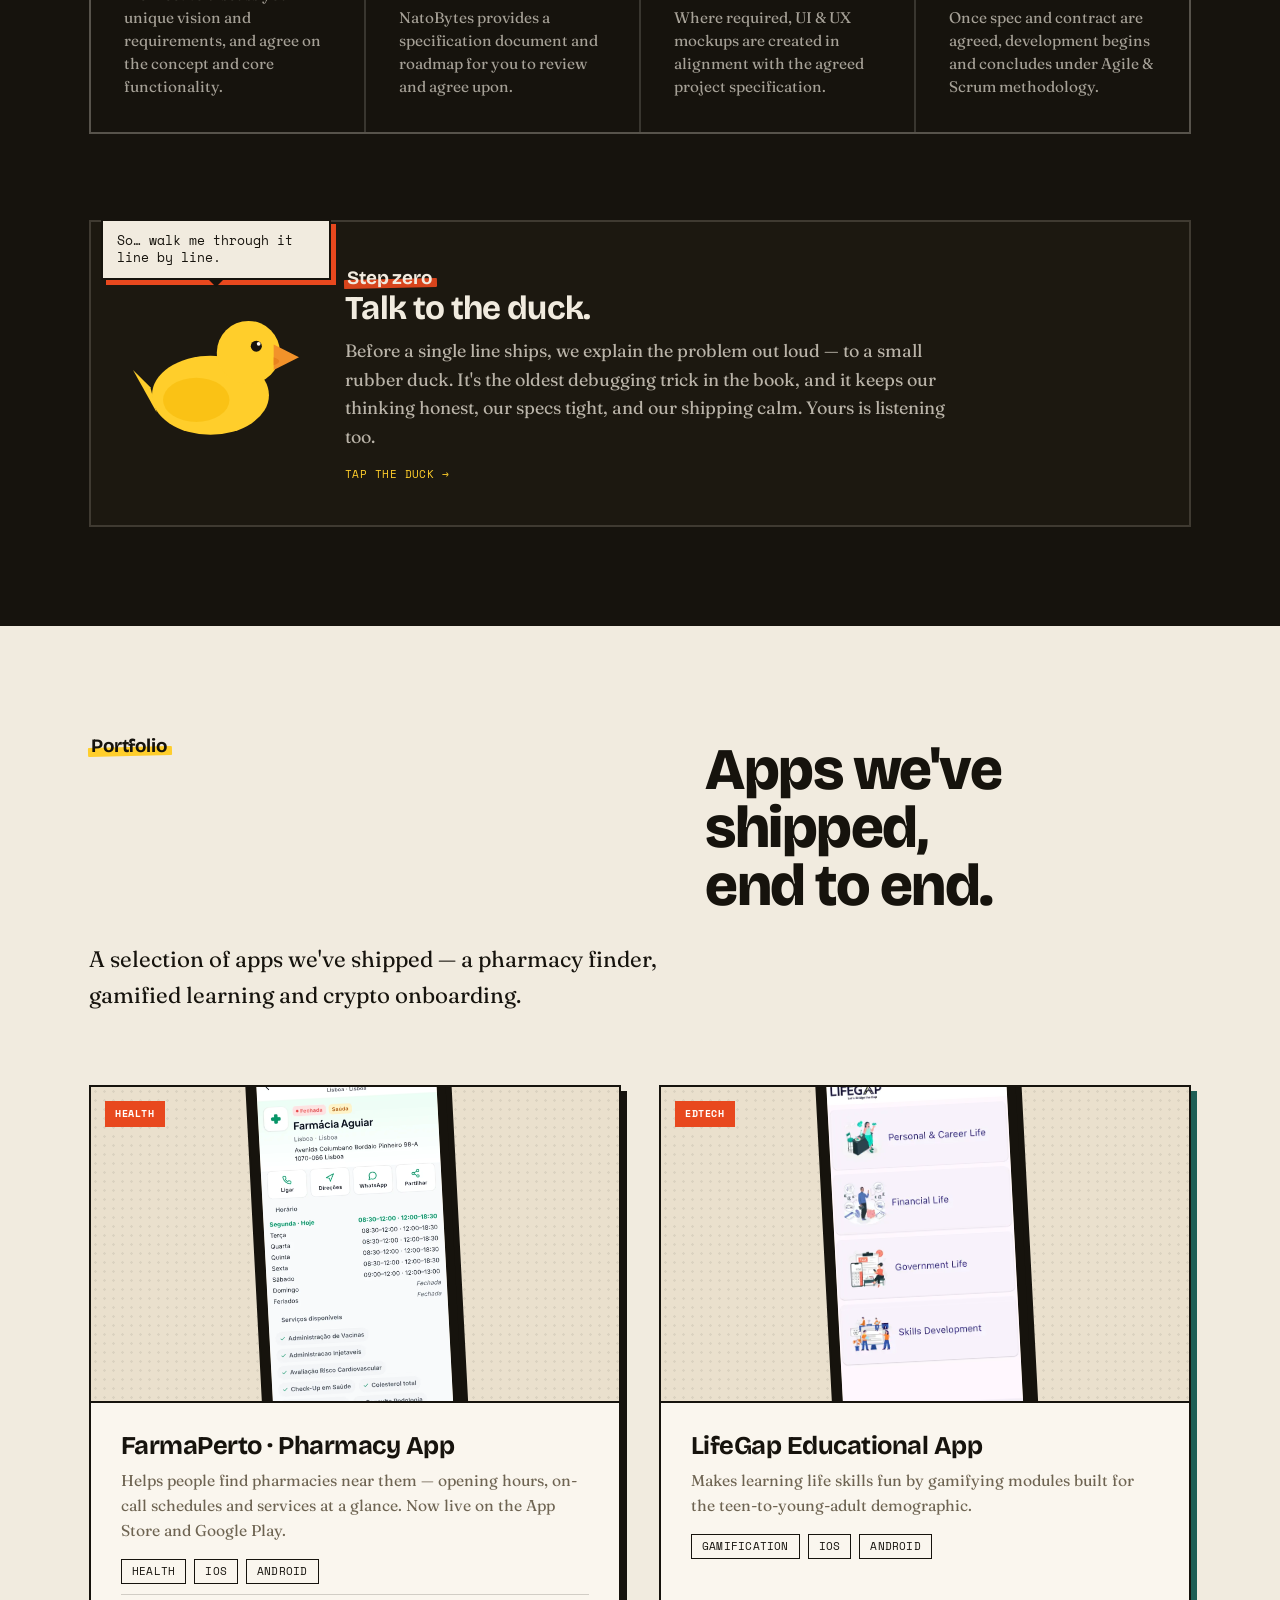
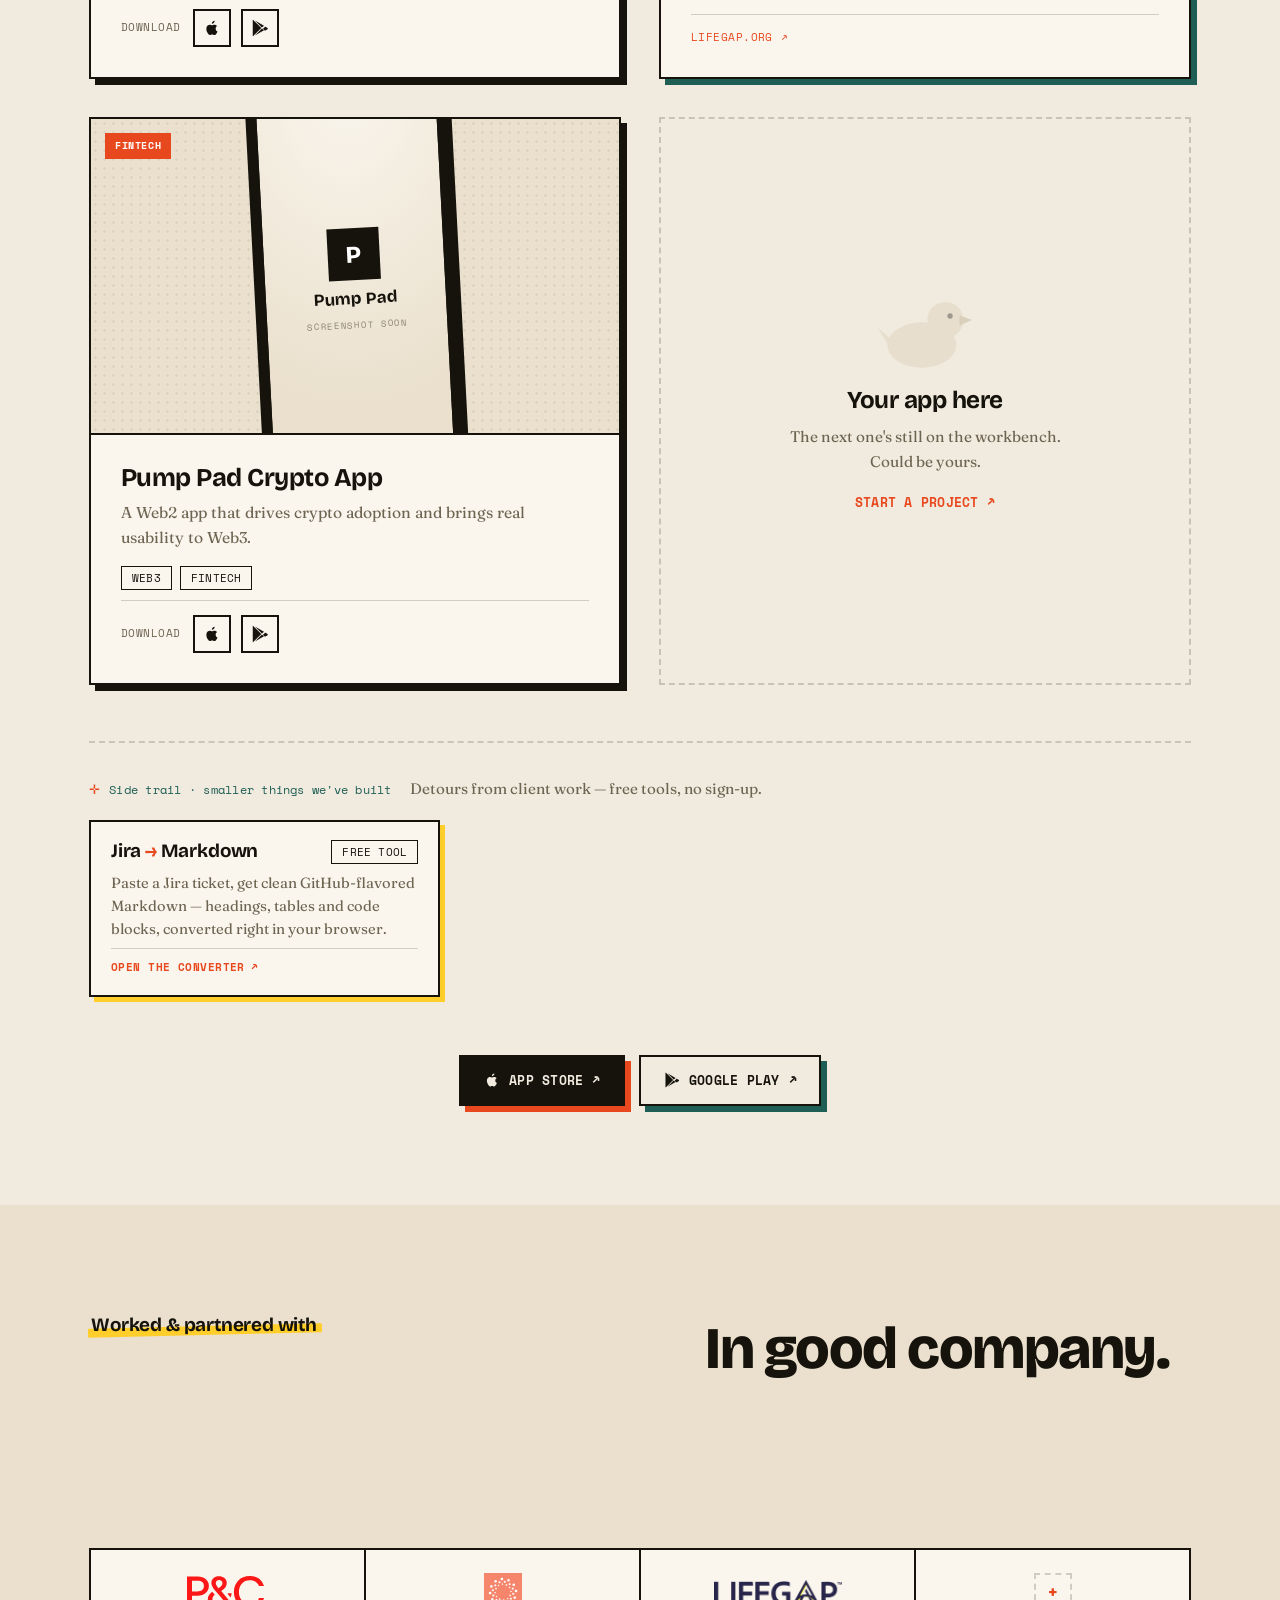
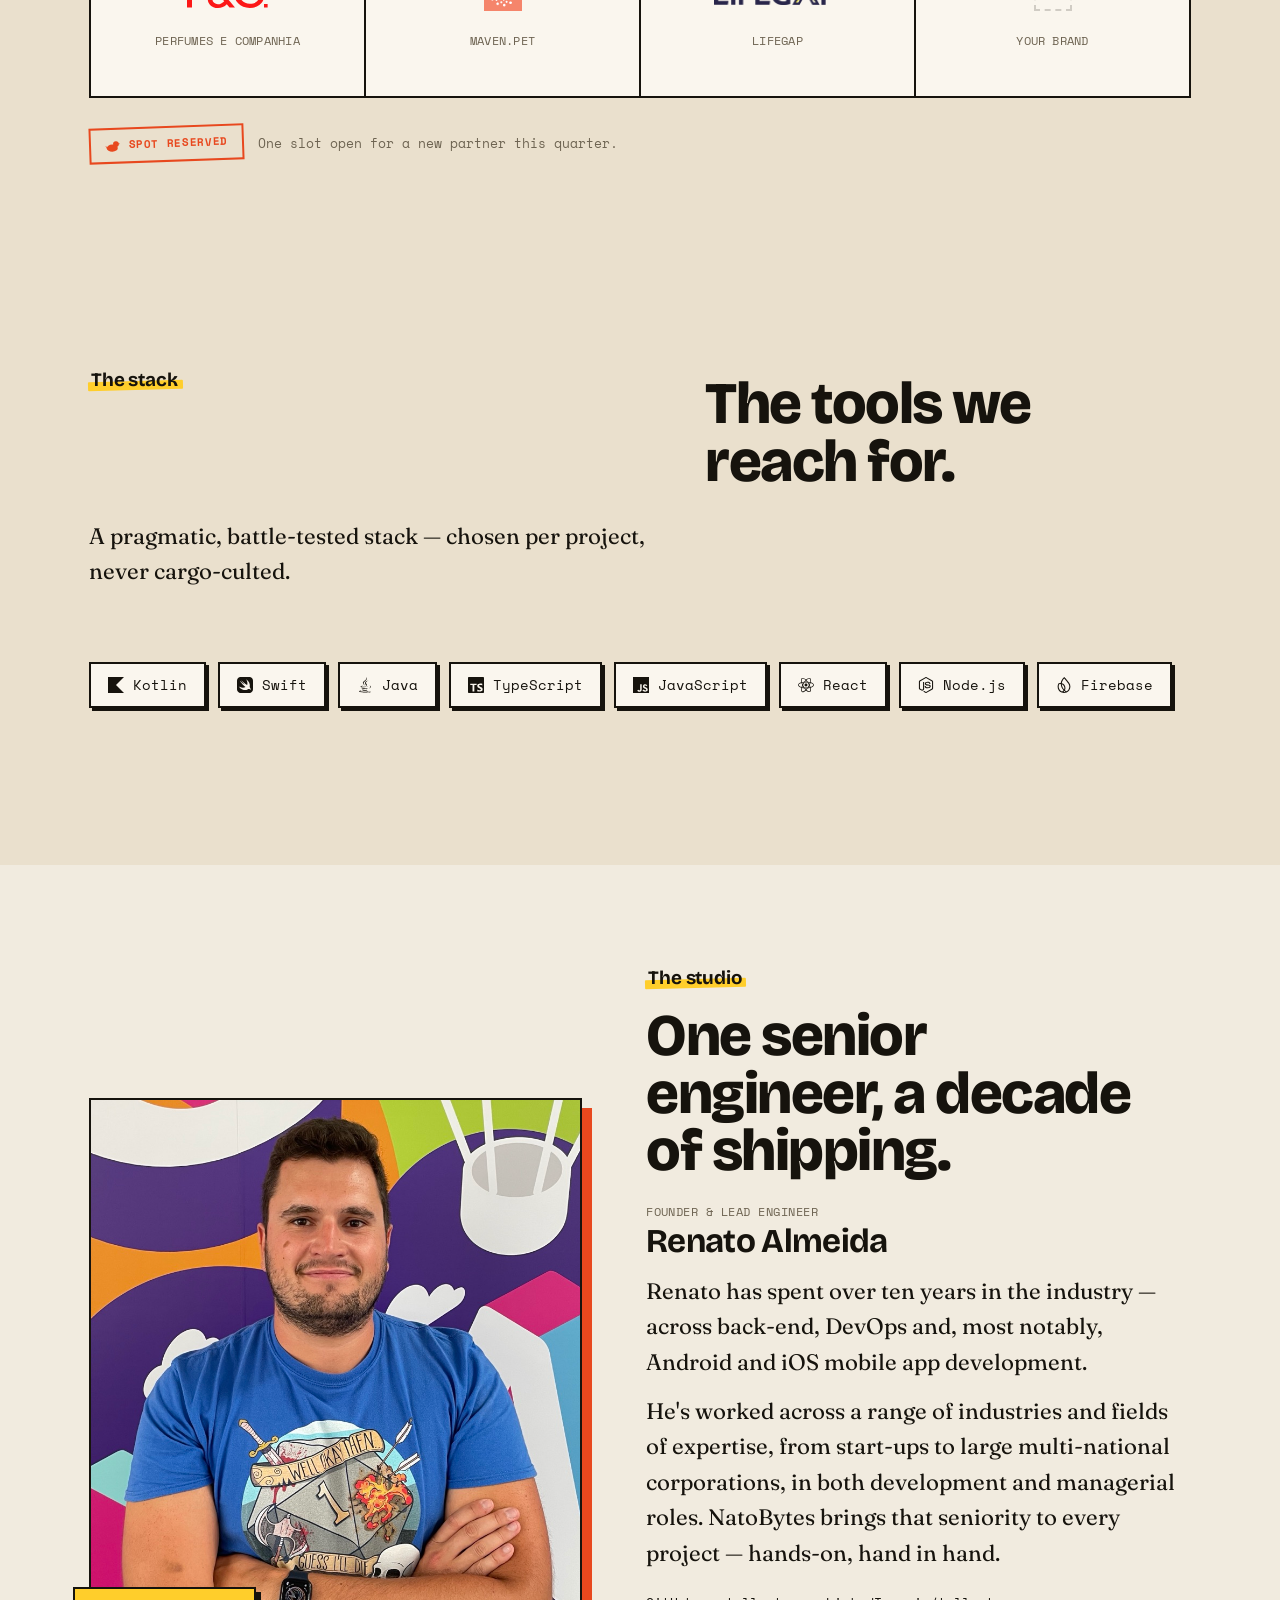
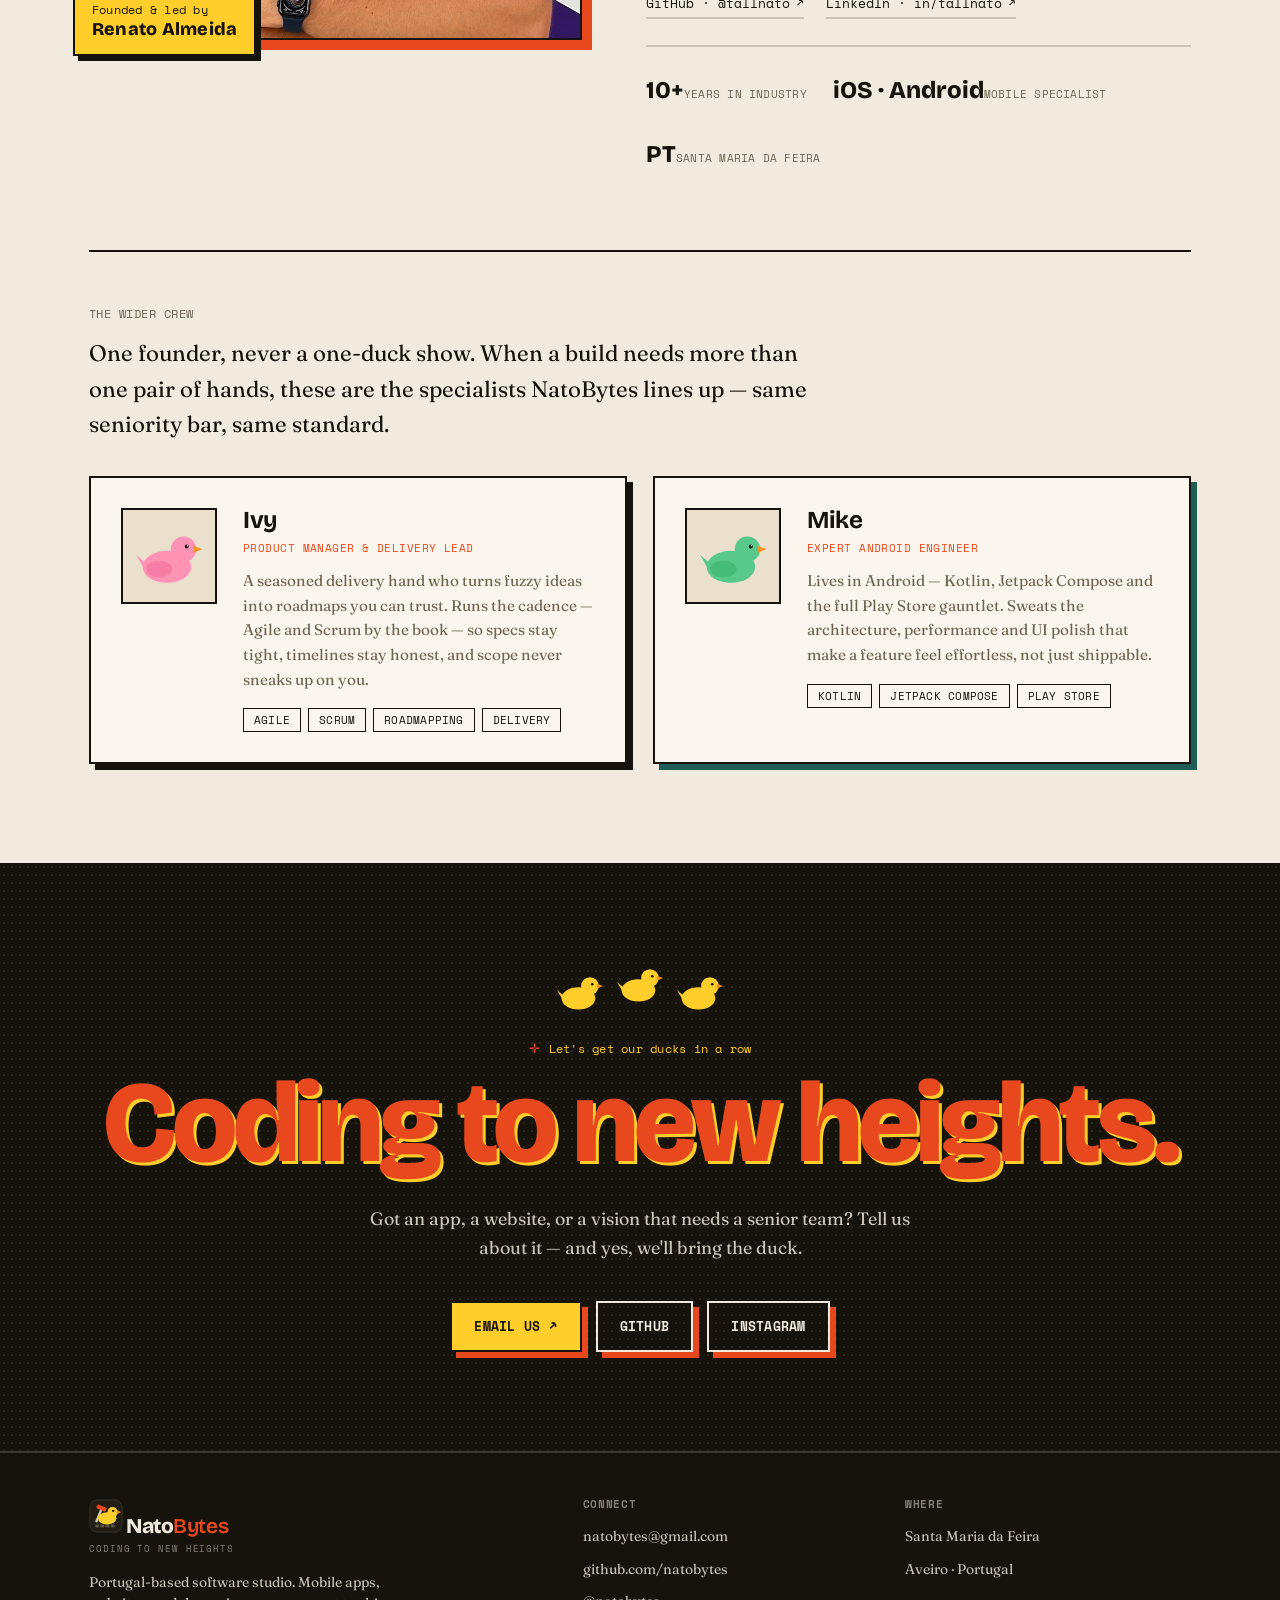
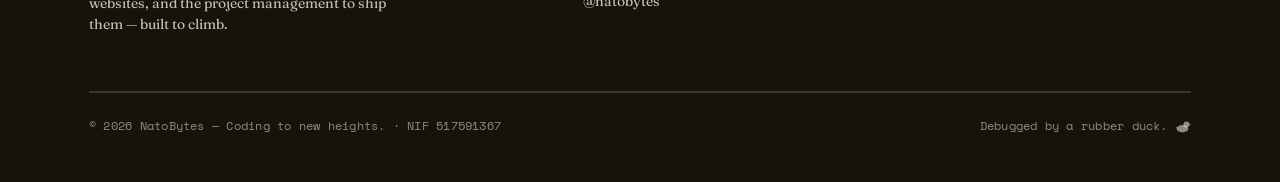
==== commit bf4f7f89: "Revert "feat(home): soften the two-ink palette from neon to muted print tones" This reverts commit 3" ====
--- a/index.html
+++ b/index.html
@@ -129,11 +129,11 @@
       </g>
       <g transform="rotate(22 13 21)">
         <rect x="11.4" y="12" width="3" height="19" rx="1.5" fill="#CFC8B8"/>
-        <rect x="6" y="8.5" width="13" height="5.4" rx="1.6" fill="#C8542F"/>
+        <rect x="6" y="8.5" width="13" height="5.4" rx="1.6" fill="#E8481E"/>
       </g>
-      <ellipse cx="23.5" cy="25" rx="12" ry="8" fill="#EDC25C"/>
-      <circle cx="30.5" cy="17" r="6.6" fill="#EDC25C"/>
-      <path d="M36.5 14.6 L41.5 17 L36.5 19.4 Z" fill="#D89048"/>
+      <ellipse cx="23.5" cy="25" rx="12" ry="8" fill="#FFCE2B"/>
+      <circle cx="30.5" cy="17" r="6.6" fill="#FFCE2B"/>
+      <path d="M36.5 14.6 L41.5 17 L36.5 19.4 Z" fill="#F2922A"/>
       <circle cx="31.4" cy="15.4" r="1.5" fill="#16130D"/>
     </svg>
     <span class="word-block">
@@ -200,11 +200,11 @@
         <div class="screen"><img class="shot" src="assets/app-map.webp" width="680" height="1517" alt="FarmaPerto app map view — pharmacies plotted nearby" loading="lazy" /></div>
       </div>
       <svg class="mini-duck" style="left:-6%;bottom:2%;width:74px" viewBox="0 0 120 110" aria-hidden="true">
-        <ellipse cx="56" cy="74" rx="44" ry="29" fill="#EDC25C"/>
-        <ellipse cx="42" cy="78" rx="24" ry="15" fill="#D6A845" opacity=".5"/>
-        <polygon points="16,66 0,52 22,90" fill="#EDC25C"/>
-        <circle cx="86" cy="42" r="23" fill="#EDC25C"/>
-        <polygon points="104,36 120,42 104,49" fill="#D89048"/>
+        <ellipse cx="56" cy="74" rx="44" ry="29" fill="#FFCE2B"/>
+        <ellipse cx="42" cy="78" rx="24" ry="15" fill="#F5B800" opacity=".5"/>
+        <polygon points="16,66 0,52 22,90" fill="#FFCE2B"/>
+        <circle cx="86" cy="42" r="23" fill="#FFCE2B"/>
+        <polygon points="104,36 120,42 104,49" fill="#F2922A"/>
         <circle cx="92" cy="37" r="3.6" fill="#16130D"/>
         <circle cx="93.4" cy="35.8" r="1.2" fill="#FAF6EE"/>
       </svg>
@@ -287,12 +287,12 @@
       <div class="duck-wrap">
         <div class="duck-bubble" id="duckBubble">Tap me — I debug for a living.</div>
         <svg class="duck" id="duck" viewBox="0 0 210 190" role="button" tabindex="0" aria-label="Tap the rubber duck for a debugging quip">
-          <ellipse cx="98" cy="128" rx="74" ry="50" fill="#EDC25C"/>
-          <ellipse cx="80" cy="134" rx="42" ry="28" fill="#D6A845" opacity="0.5"/>
-          <polygon points="22,118 0,96 30,150" fill="#EDC25C"/>
-          <circle cx="146" cy="74" r="40" fill="#EDC25C"/>
-          <polygon points="178,64 210,80 178,96" fill="#D89048"/>
-          <path d="M178 80 q14 5 0 10" fill="#C8823E"/>
+          <ellipse cx="98" cy="128" rx="74" ry="50" fill="#FFCE2B"/>
+          <ellipse cx="80" cy="134" rx="42" ry="28" fill="#F5B800" opacity="0.5"/>
+          <polygon points="22,118 0,96 30,150" fill="#FFCE2B"/>
+          <circle cx="146" cy="74" r="40" fill="#FFCE2B"/>
+          <polygon points="178,64 210,80 178,96" fill="#F2922A"/>
+          <path d="M178 80 q14 5 0 10" fill="#E8821E"/>
           <circle cx="156" cy="66" r="7" fill="#16130D"/>
           <circle cx="159" cy="63" r="2.4" fill="#FAF6EE"/>
         </svg>
@@ -493,11 +493,11 @@
       <article class="crew-card rv">
         <div class="crew-duck">
           <svg viewBox="0 0 120 110" aria-hidden="true">
-            <ellipse cx="56" cy="74" rx="44" ry="29" fill="#E2A4B5"/>
-            <ellipse cx="42" cy="78" rx="24" ry="15" fill="#CF8499" opacity=".55"/>
-            <polygon points="16,66 0,52 22,90" fill="#E2A4B5"/>
-            <circle cx="86" cy="42" r="23" fill="#E2A4B5"/>
-            <polygon points="104,36 120,42 104,49" fill="#D89048"/>
+            <ellipse cx="56" cy="74" rx="44" ry="29" fill="#FF93B5"/>
+            <ellipse cx="42" cy="78" rx="24" ry="15" fill="#EF6E99" opacity=".55"/>
+            <polygon points="16,66 0,52 22,90" fill="#FF93B5"/>
+            <circle cx="86" cy="42" r="23" fill="#FF93B5"/>
+            <polygon points="104,36 120,42 104,49" fill="#F2922A"/>
             <circle cx="92" cy="37" r="3.6" fill="#16130D"/>
             <circle cx="93.4" cy="35.8" r="1.2" fill="#FAF6EE"/>
           </svg>
@@ -513,11 +513,11 @@
       <article class="crew-card rv" data-d="1">
         <div class="crew-duck">
           <svg viewBox="0 0 120 110" aria-hidden="true">
-            <ellipse cx="56" cy="74" rx="44" ry="29" fill="#7CBA94"/>
-            <ellipse cx="42" cy="78" rx="24" ry="15" fill="#5C9F78" opacity=".55"/>
-            <polygon points="16,66 0,52 22,90" fill="#7CBA94"/>
-            <circle cx="86" cy="42" r="23" fill="#7CBA94"/>
-            <polygon points="104,36 120,42 104,49" fill="#D89048"/>
+            <ellipse cx="56" cy="74" rx="44" ry="29" fill="#58C98A"/>
+            <ellipse cx="42" cy="78" rx="24" ry="15" fill="#36B06C" opacity=".55"/>
+            <polygon points="16,66 0,52 22,90" fill="#58C98A"/>
+            <circle cx="86" cy="42" r="23" fill="#58C98A"/>
+            <polygon points="104,36 120,42 104,49" fill="#F2922A"/>
             <circle cx="92" cy="37" r="3.6" fill="#16130D"/>
             <circle cx="93.4" cy="35.8" r="1.2" fill="#FAF6EE"/>
           </svg>
@@ -537,9 +537,9 @@
 <section class="sec contact dark halftone" id="contact" data-screen-label="Contact">
   <div class="wrap">
     <div class="duck-row rv" aria-hidden="true">
-      <svg viewBox="0 0 120 110"><ellipse cx="56" cy="74" rx="44" ry="29" fill="#EDC25C"/><polygon points="16,66 0,52 22,90" fill="#EDC25C"/><circle cx="86" cy="42" r="23" fill="#EDC25C"/><polygon points="104,36 120,42 104,49" fill="#D89048"/><circle cx="92" cy="37" r="3.4" fill="#16130D"/></svg>
-      <svg viewBox="0 0 120 110"><ellipse cx="56" cy="74" rx="44" ry="29" fill="#EDC25C"/><polygon points="16,66 0,52 22,90" fill="#EDC25C"/><circle cx="86" cy="42" r="23" fill="#EDC25C"/><polygon points="104,36 120,42 104,49" fill="#D89048"/><circle cx="92" cy="37" r="3.4" fill="#16130D"/></svg>
-      <svg viewBox="0 0 120 110"><ellipse cx="56" cy="74" rx="44" ry="29" fill="#EDC25C"/><polygon points="16,66 0,52 22,90" fill="#EDC25C"/><circle cx="86" cy="42" r="23" fill="#EDC25C"/><polygon points="104,36 120,42 104,49" fill="#D89048"/><circle cx="92" cy="37" r="3.4" fill="#16130D"/></svg>
+      <svg viewBox="0 0 120 110"><ellipse cx="56" cy="74" rx="44" ry="29" fill="#FFCE2B"/><polygon points="16,66 0,52 22,90" fill="#FFCE2B"/><circle cx="86" cy="42" r="23" fill="#FFCE2B"/><polygon points="104,36 120,42 104,49" fill="#F2922A"/><circle cx="92" cy="37" r="3.4" fill="#16130D"/></svg>
+      <svg viewBox="0 0 120 110"><ellipse cx="56" cy="74" rx="44" ry="29" fill="#FFCE2B"/><polygon points="16,66 0,52 22,90" fill="#FFCE2B"/><circle cx="86" cy="42" r="23" fill="#FFCE2B"/><polygon points="104,36 120,42 104,49" fill="#F2922A"/><circle cx="92" cy="37" r="3.4" fill="#16130D"/></svg>
+      <svg viewBox="0 0 120 110"><ellipse cx="56" cy="74" rx="44" ry="29" fill="#FFCE2B"/><polygon points="16,66 0,52 22,90" fill="#FFCE2B"/><circle cx="86" cy="42" r="23" fill="#FFCE2B"/><polygon points="104,36 120,42 104,49" fill="#F2922A"/><circle cx="92" cy="37" r="3.4" fill="#16130D"/></svg>
     </div>
     <span class="eyebrow no-rule center rv">Let's get our ducks in a row</span>
     <h2 class="contact-title rv" data-d="1">
@@ -570,14 +570,14 @@
             </g>
             <g transform="rotate(22 13 21)">
               <rect x="11.4" y="12" width="3" height="19" rx="1.5" fill="#CFC8B8"/>
-              <rect x="6" y="8.5" width="13" height="5.4" rx="1.6" fill="#C8542F"/>
+              <rect x="6" y="8.5" width="13" height="5.4" rx="1.6" fill="#E8481E"/>
             </g>
-            <ellipse cx="23.5" cy="25" rx="12" ry="8" fill="#EDC25C"/>
-            <circle cx="30.5" cy="17" r="6.6" fill="#EDC25C"/>
-            <path d="M36.5 14.6 L41.5 17 L36.5 19.4 Z" fill="#D89048"/>
+            <ellipse cx="23.5" cy="25" rx="12" ry="8" fill="#FFCE2B"/>
+            <circle cx="30.5" cy="17" r="6.6" fill="#FFCE2B"/>
+            <path d="M36.5 14.6 L41.5 17 L36.5 19.4 Z" fill="#F2922A"/>
             <circle cx="31.4" cy="15.4" r="1.5" fill="#16130D"/>
           </svg>
-          <span class="word-block"><span class="word">Nato<b style="color:#C8542F">Bytes</b></span><span class="tag" style="color:rgba(241,235,223,.5)">Coding to new heights</span></span>
+          <span class="word-block"><span class="word">Nato<b style="color:#E8481E">Bytes</b></span><span class="tag" style="color:rgba(241,235,223,.5)">Coding to new heights</span></span>
         </a>
         <p class="blurb">Portugal-based software studio. Mobile apps, websites, and the project management to ship them — built to climb.</p>
       </div>
--- a/styles.css
+++ b/styles.css
@@ -16,9 +16,9 @@
   --paper-3:#EAE0CD;        /* sunk panel — grounds              */
   --ink:#16130D;            /* warm near-black — body + reverse  */
   --ink-soft:#6E6452;       /* faded graphite — captions         */
-  --red:#C8542F;            /* INK 1 · terracotta vermillion     */
-  --yellow:#EDC25C;         /* INK 2 · ochre duck yellow         */
-  --over:#A34A28;           /* overprint — flat third ink (dark) */
+  --red:#E8481E;            /* INK 1 · vermillion                */
+  --yellow:#FFCE2B;         /* INK 2 · duck yellow               */
+  --over:#C9400F;           /* overprint — flat third ink (dark) */
   --teal:#1E5E55;           /* third spot — links/marks on light */
 
   --line:rgba(22,19,13,.18);
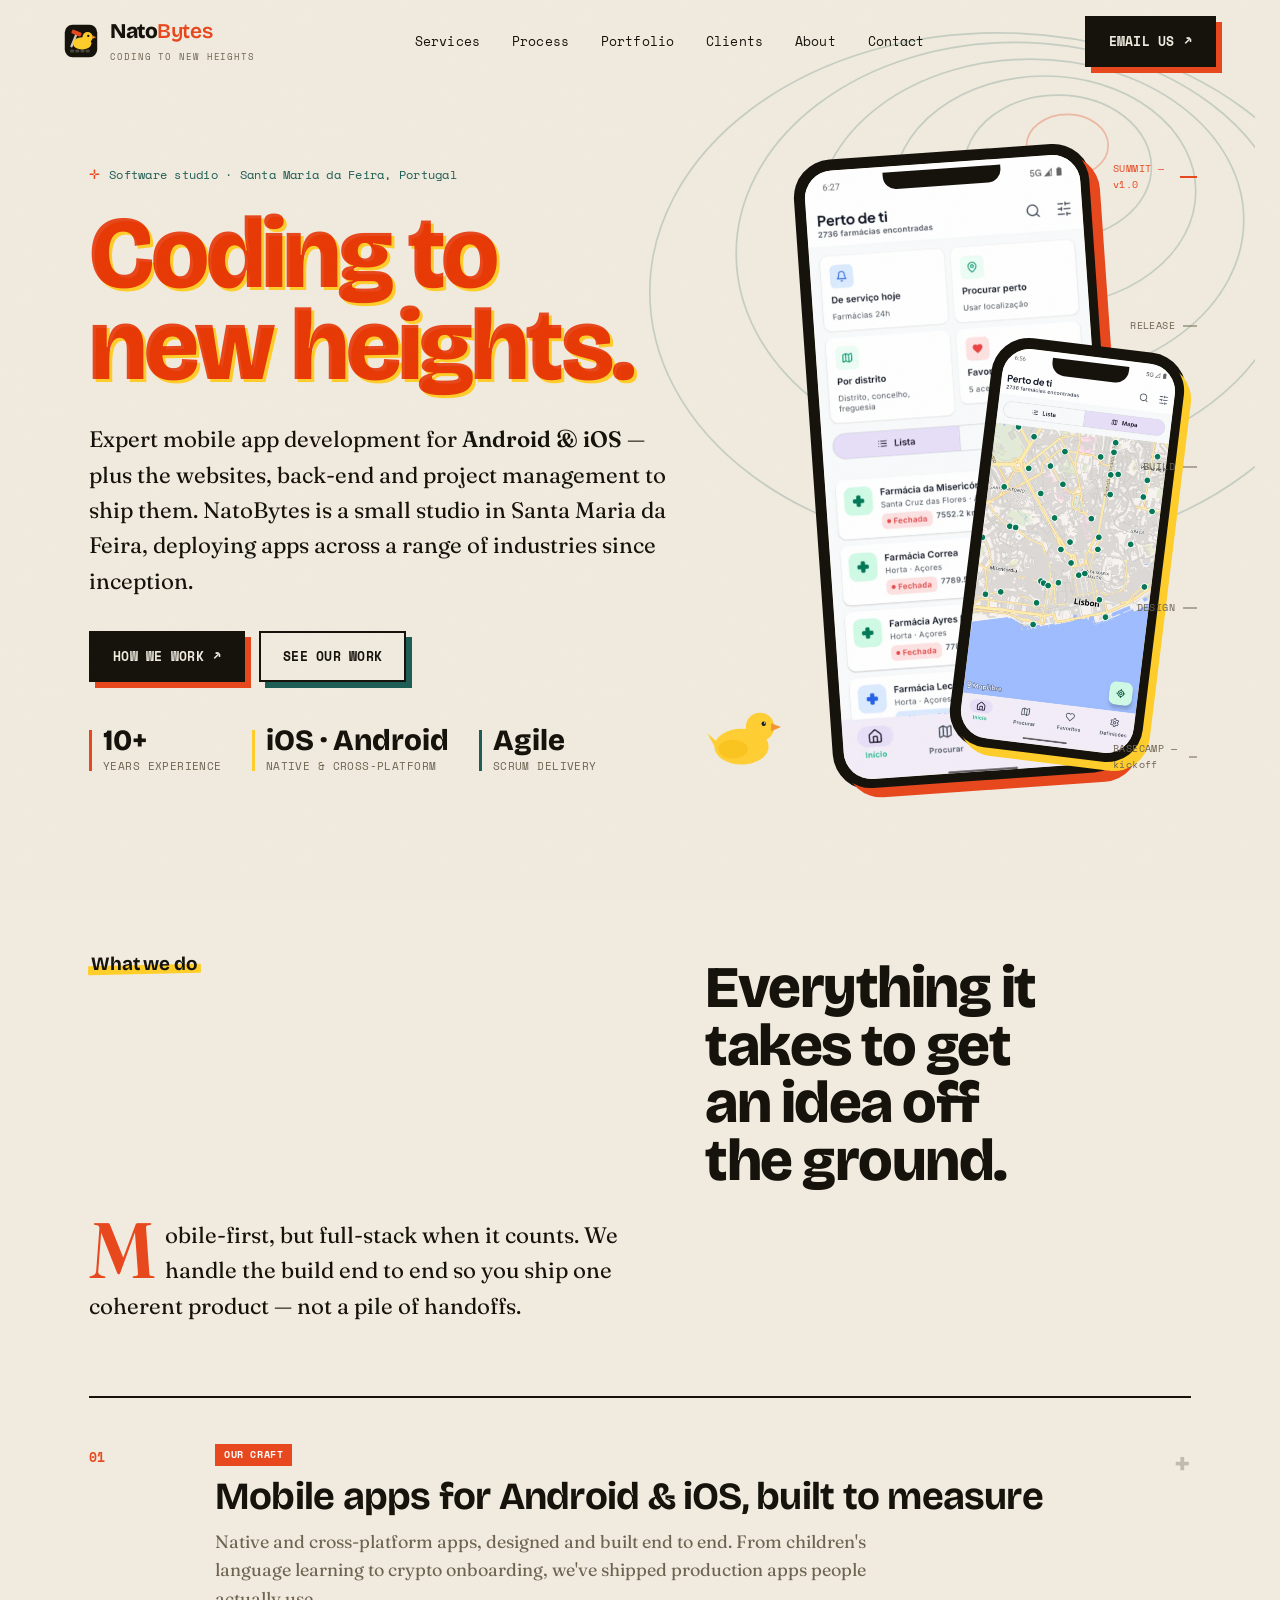
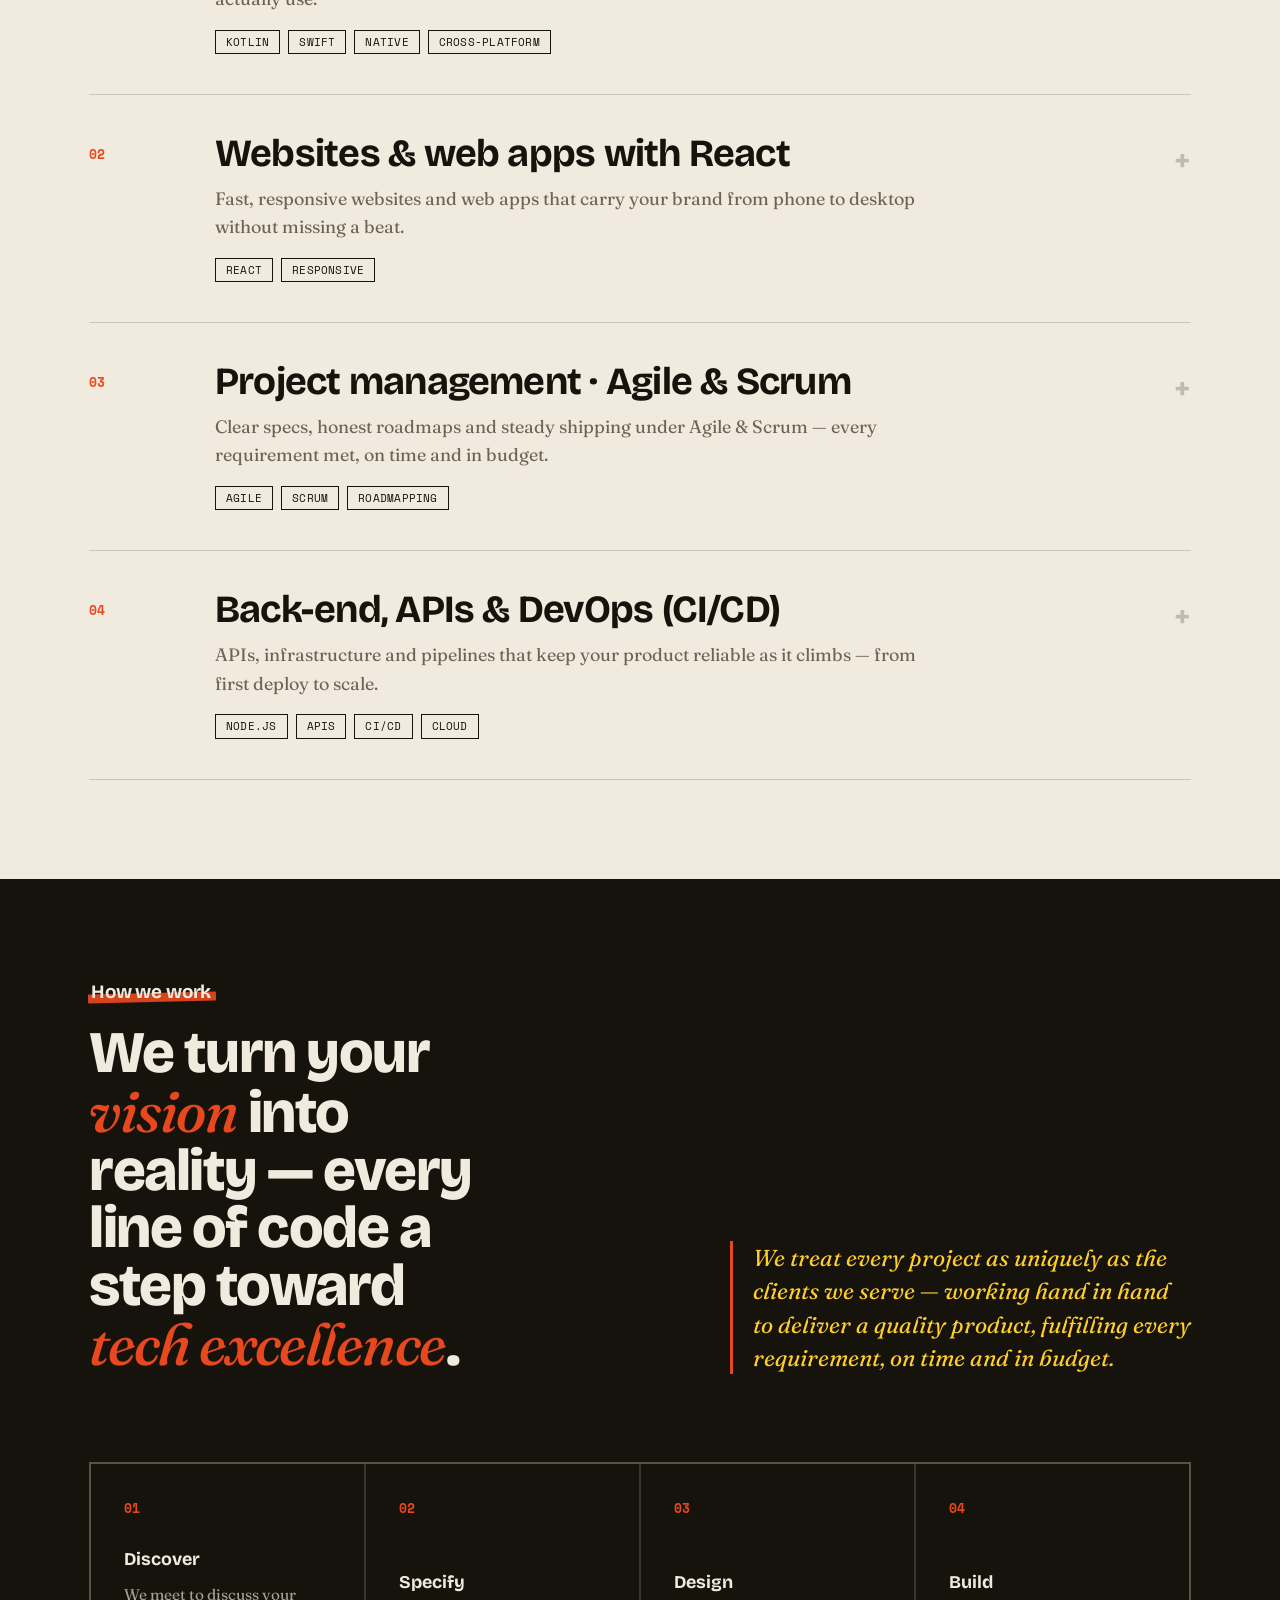
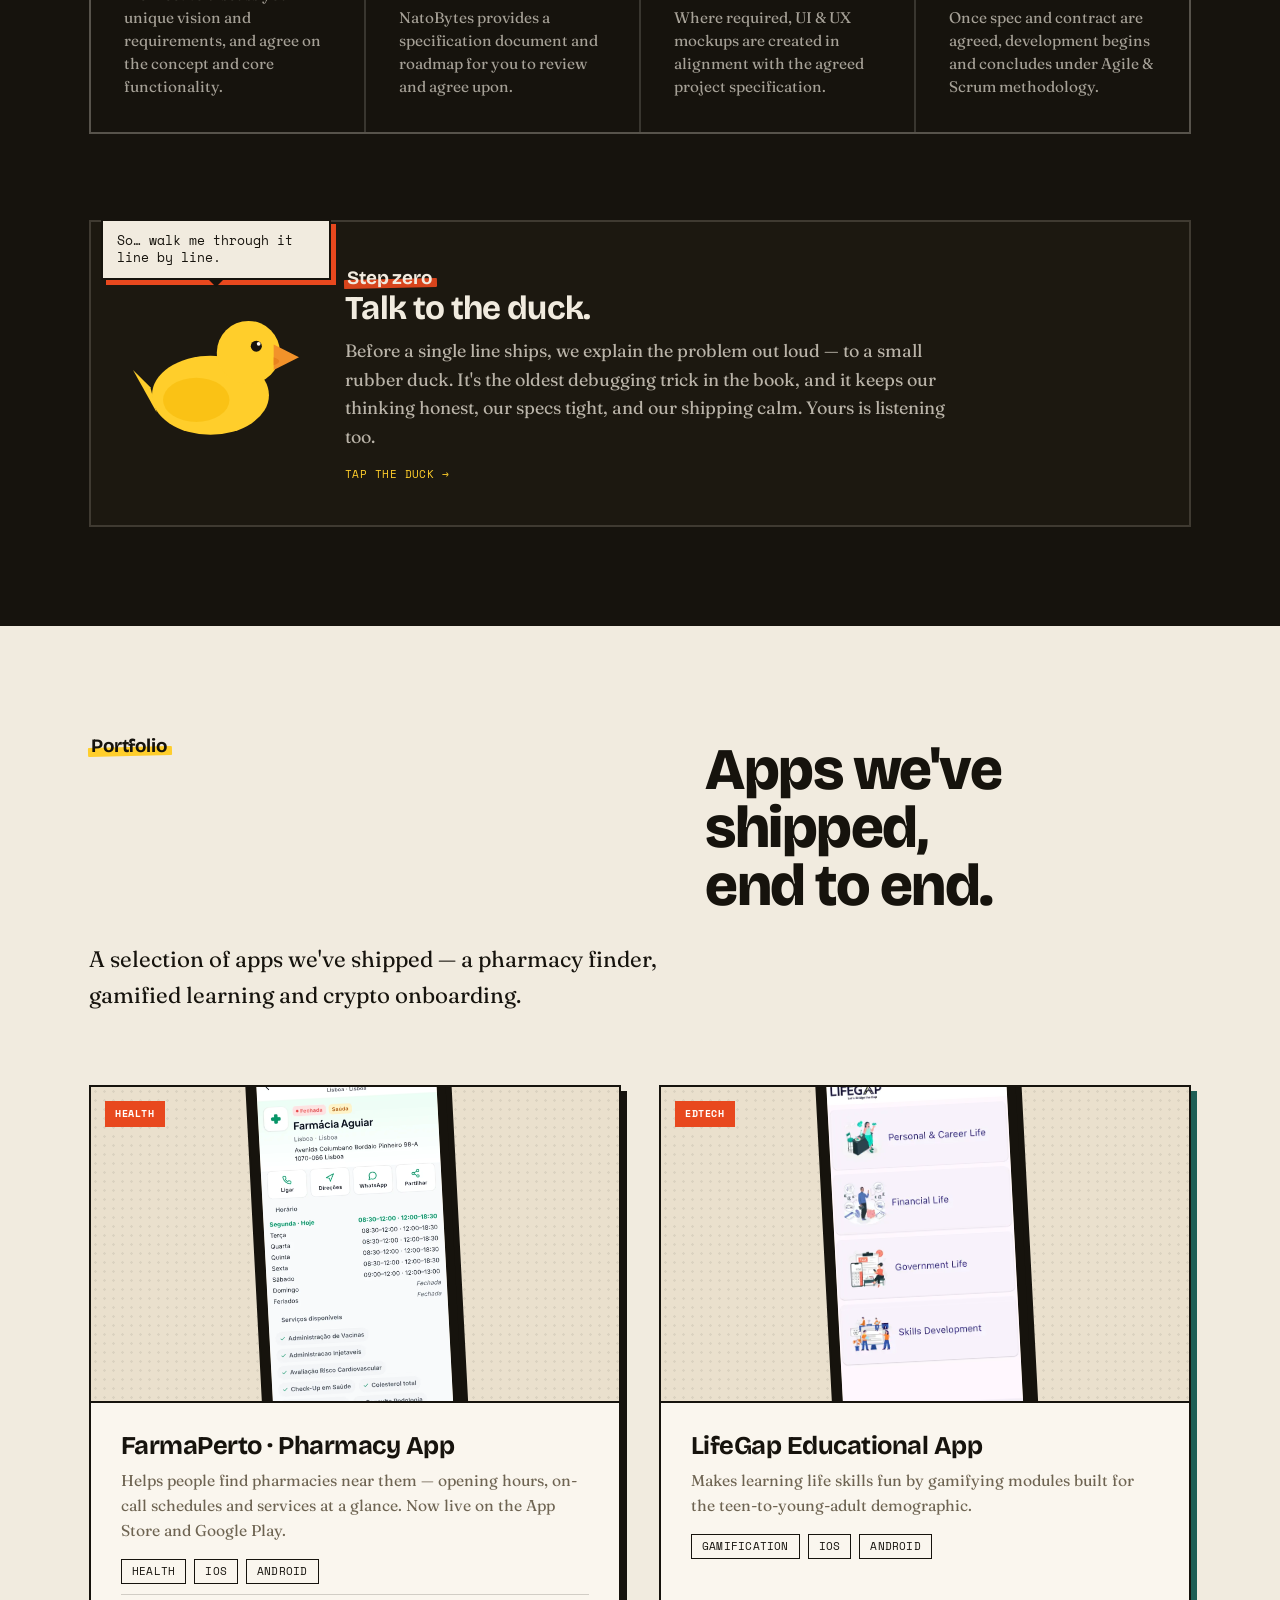
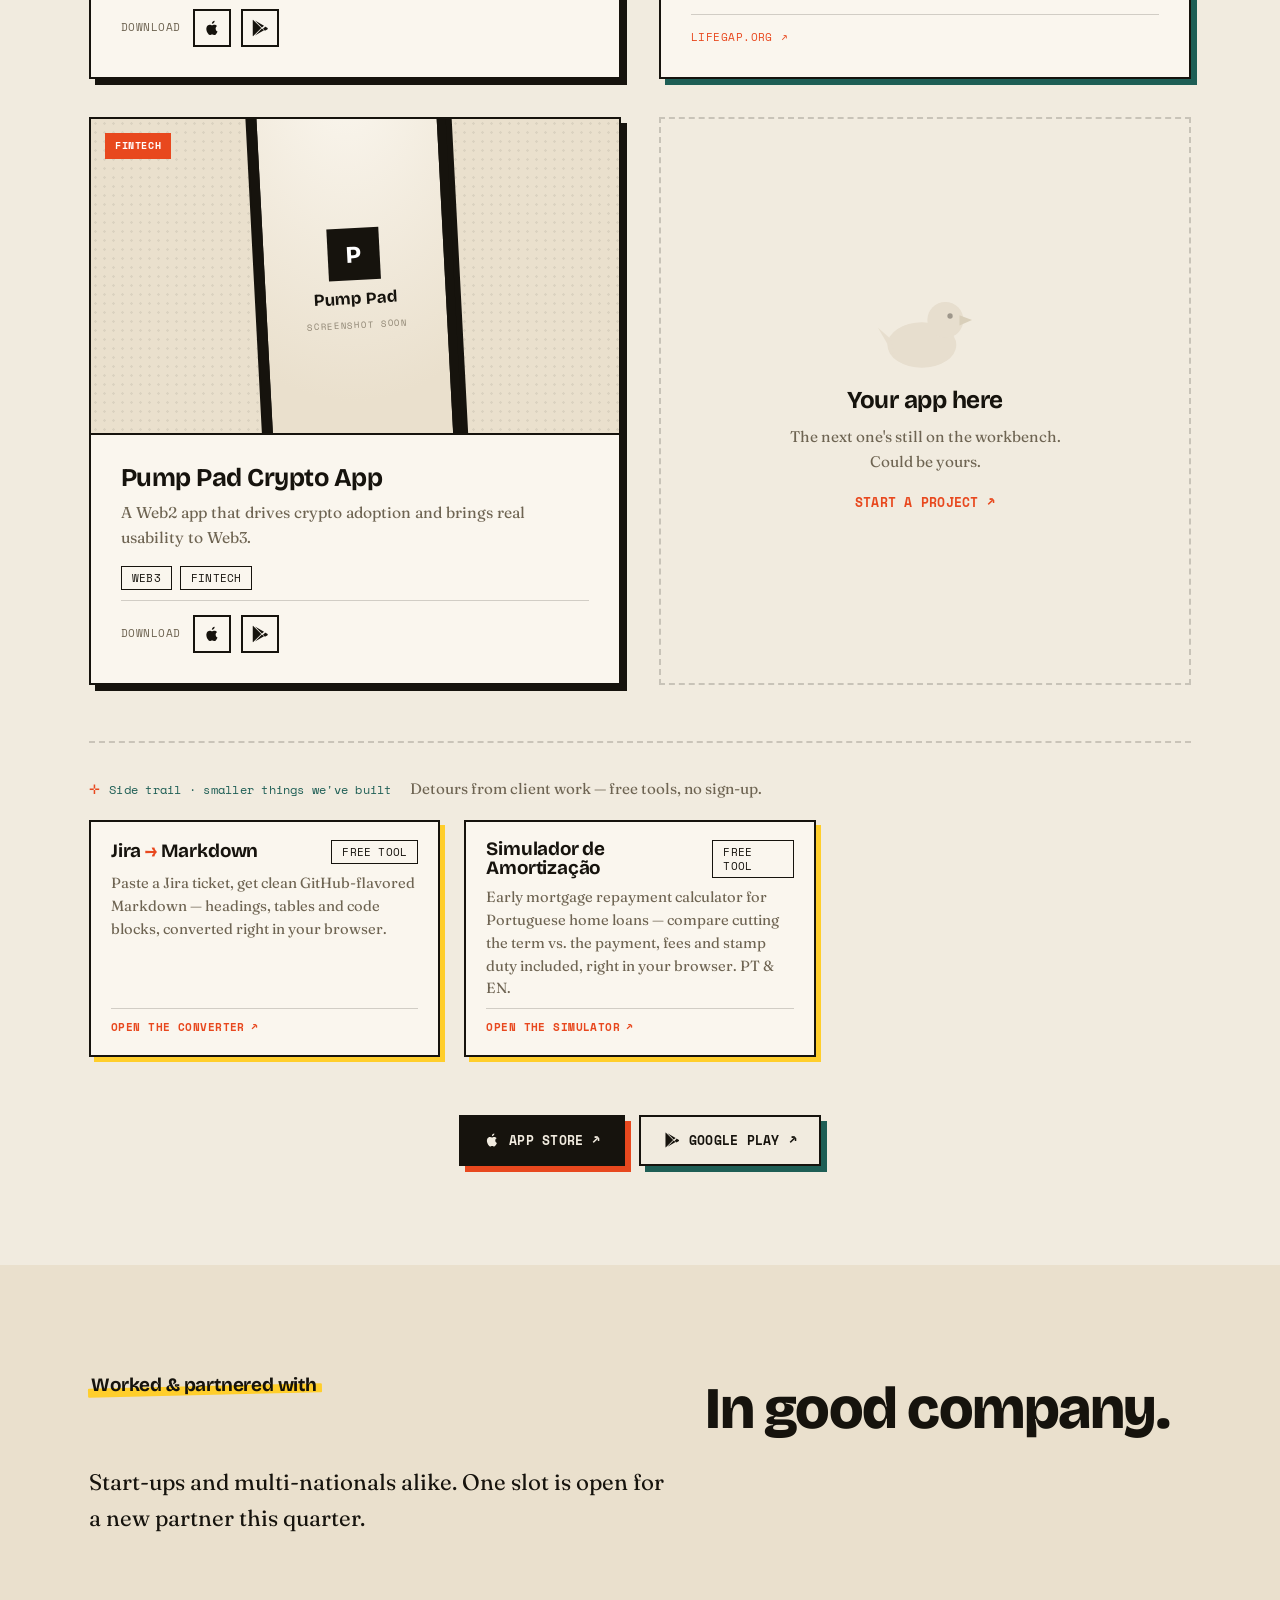
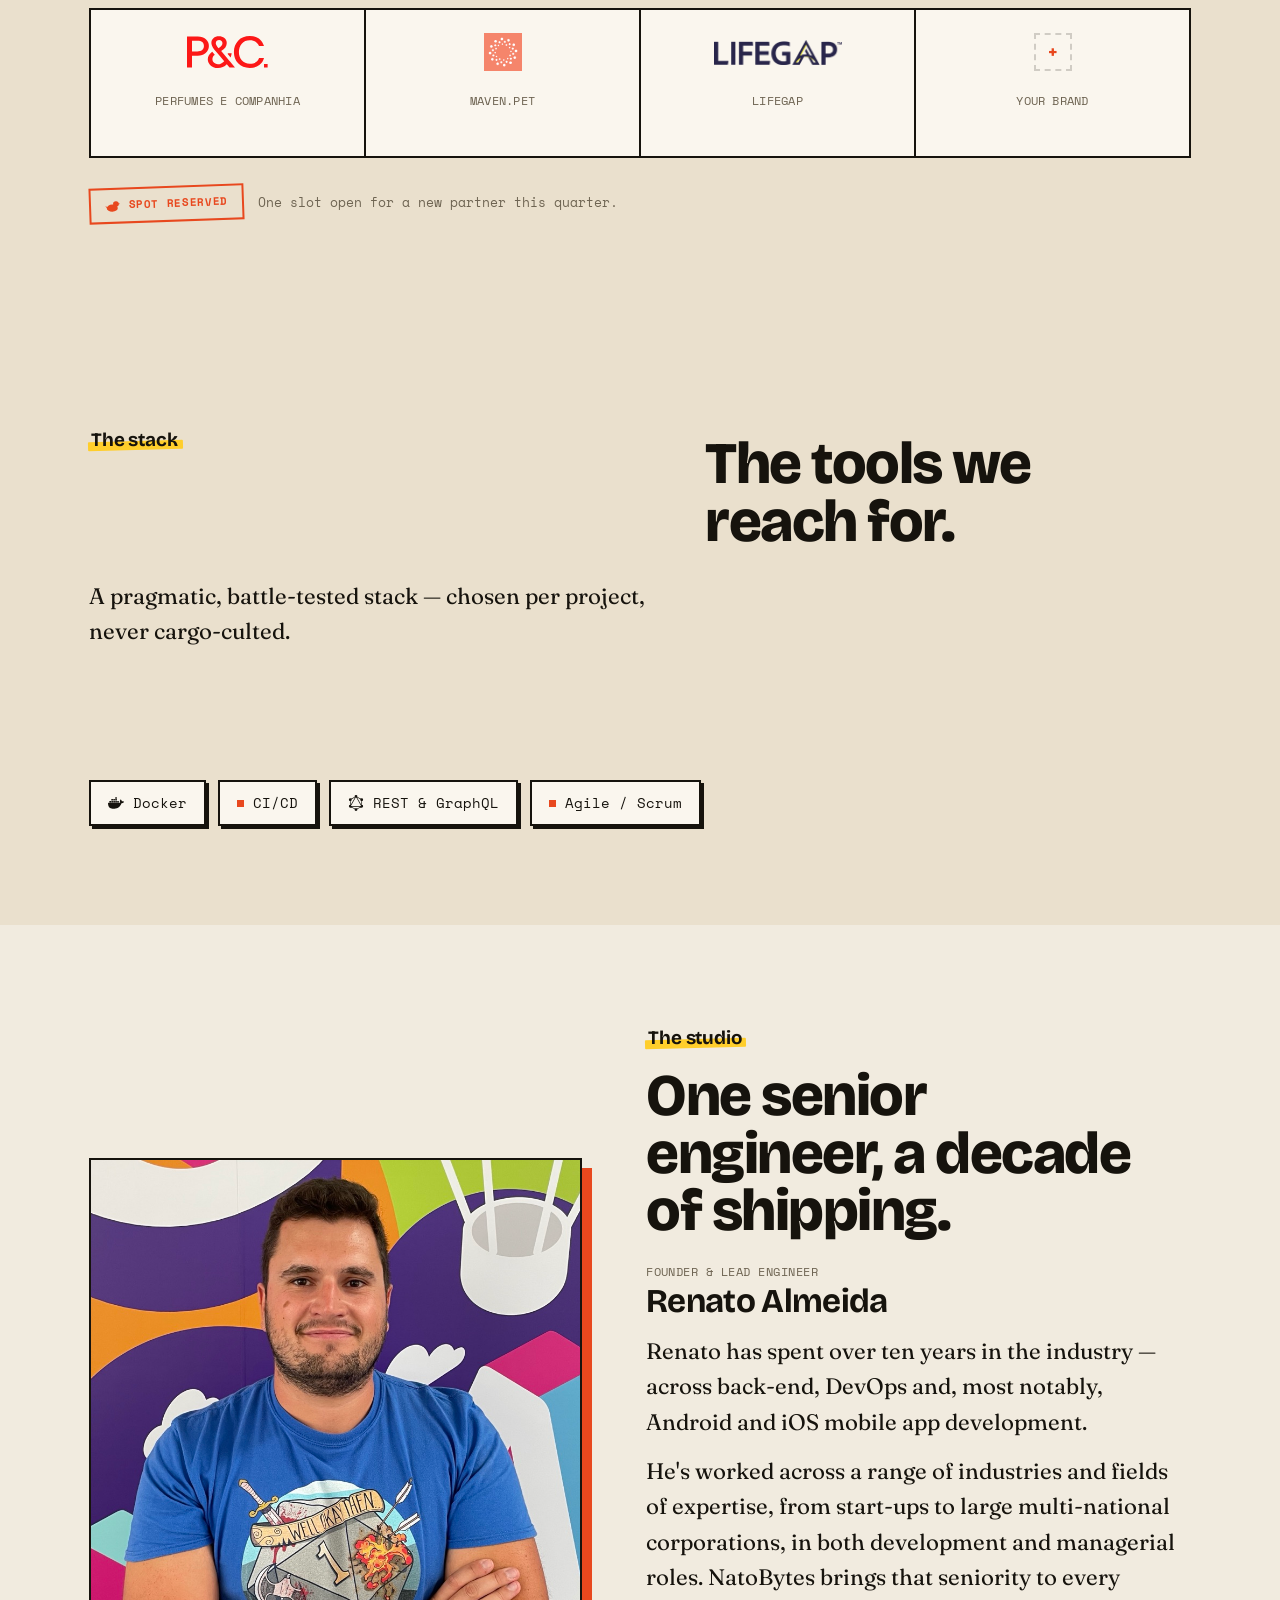
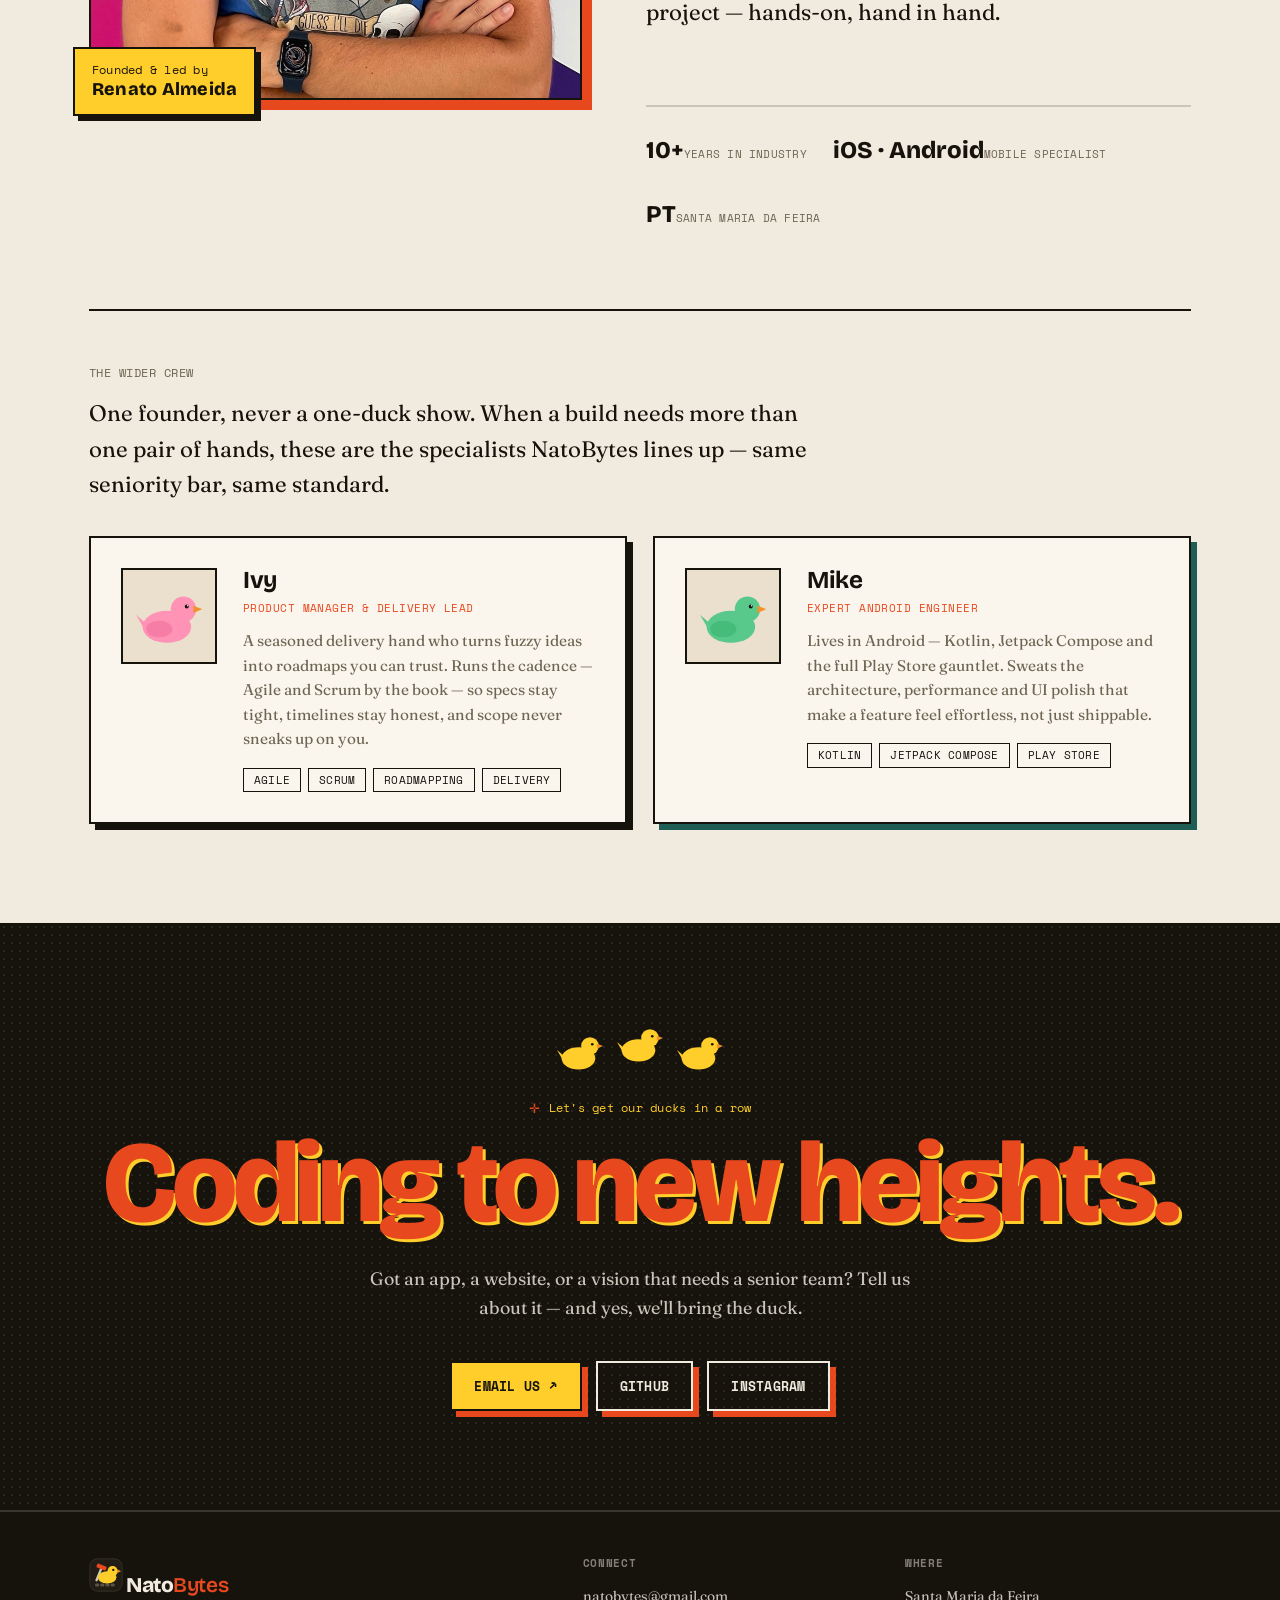
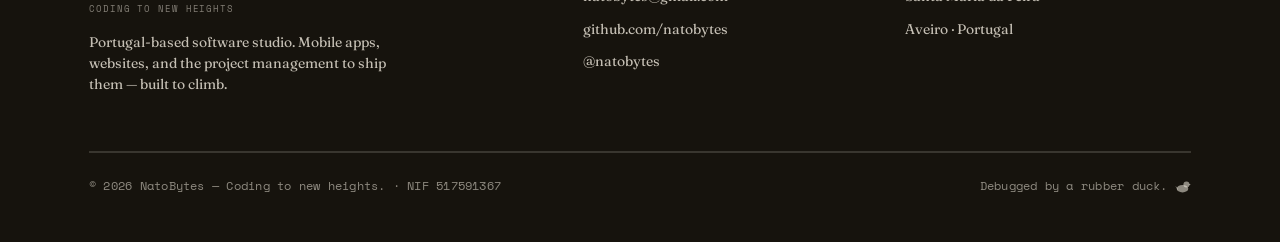
==== commit 7aa9764e: "feat(seo): surface simulador-amortizacao in sitemap, robots and side trail Co-Authored-By: Claude Fa" ====
--- a/index.html
+++ b/index.html
@@ -387,6 +387,11 @@
         <p class="side-desc">Paste a Jira ticket, get clean GitHub-flavored Markdown — headings, tables and code blocks, converted right in your browser.</p>
         <span class="side-go">Open the converter<span class="go">&#8599;</span></span>
       </a>
+      <a class="side-card" href="/simulador-amortizacao/" target="_blank" rel="noopener" hreflang="pt-PT">
+        <div class="side-top"><h3 class="side-name" lang="pt">Simulador de Amortização</h3><span class="chip">Free tool</span></div>
+        <p class="side-desc">Early mortgage repayment calculator for Portuguese home loans — compare cutting the term vs. the payment, fees and stamp duty included, right in your browser. PT &amp; EN.</p>
+        <span class="side-go">Open the simulator<span class="go">&#8599;</span></span>
+      </a>
     </div>
   </div>
 
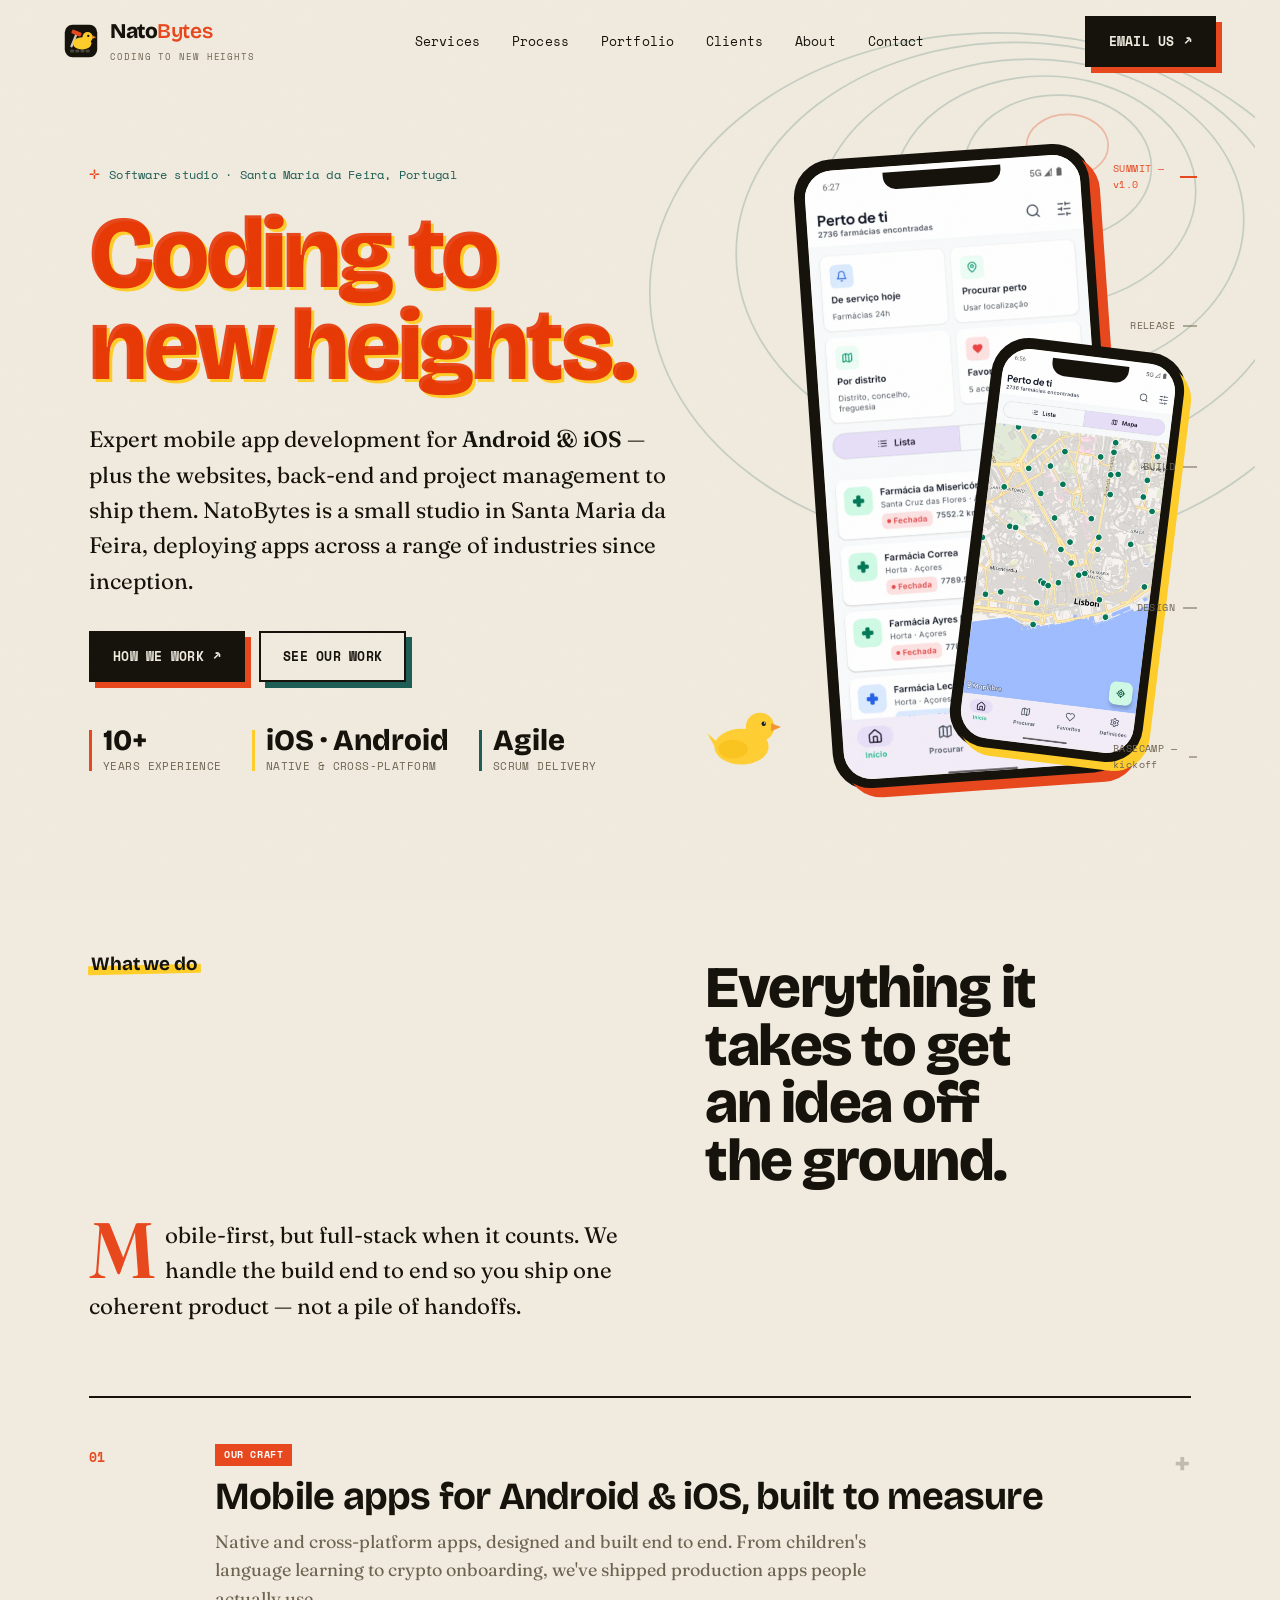
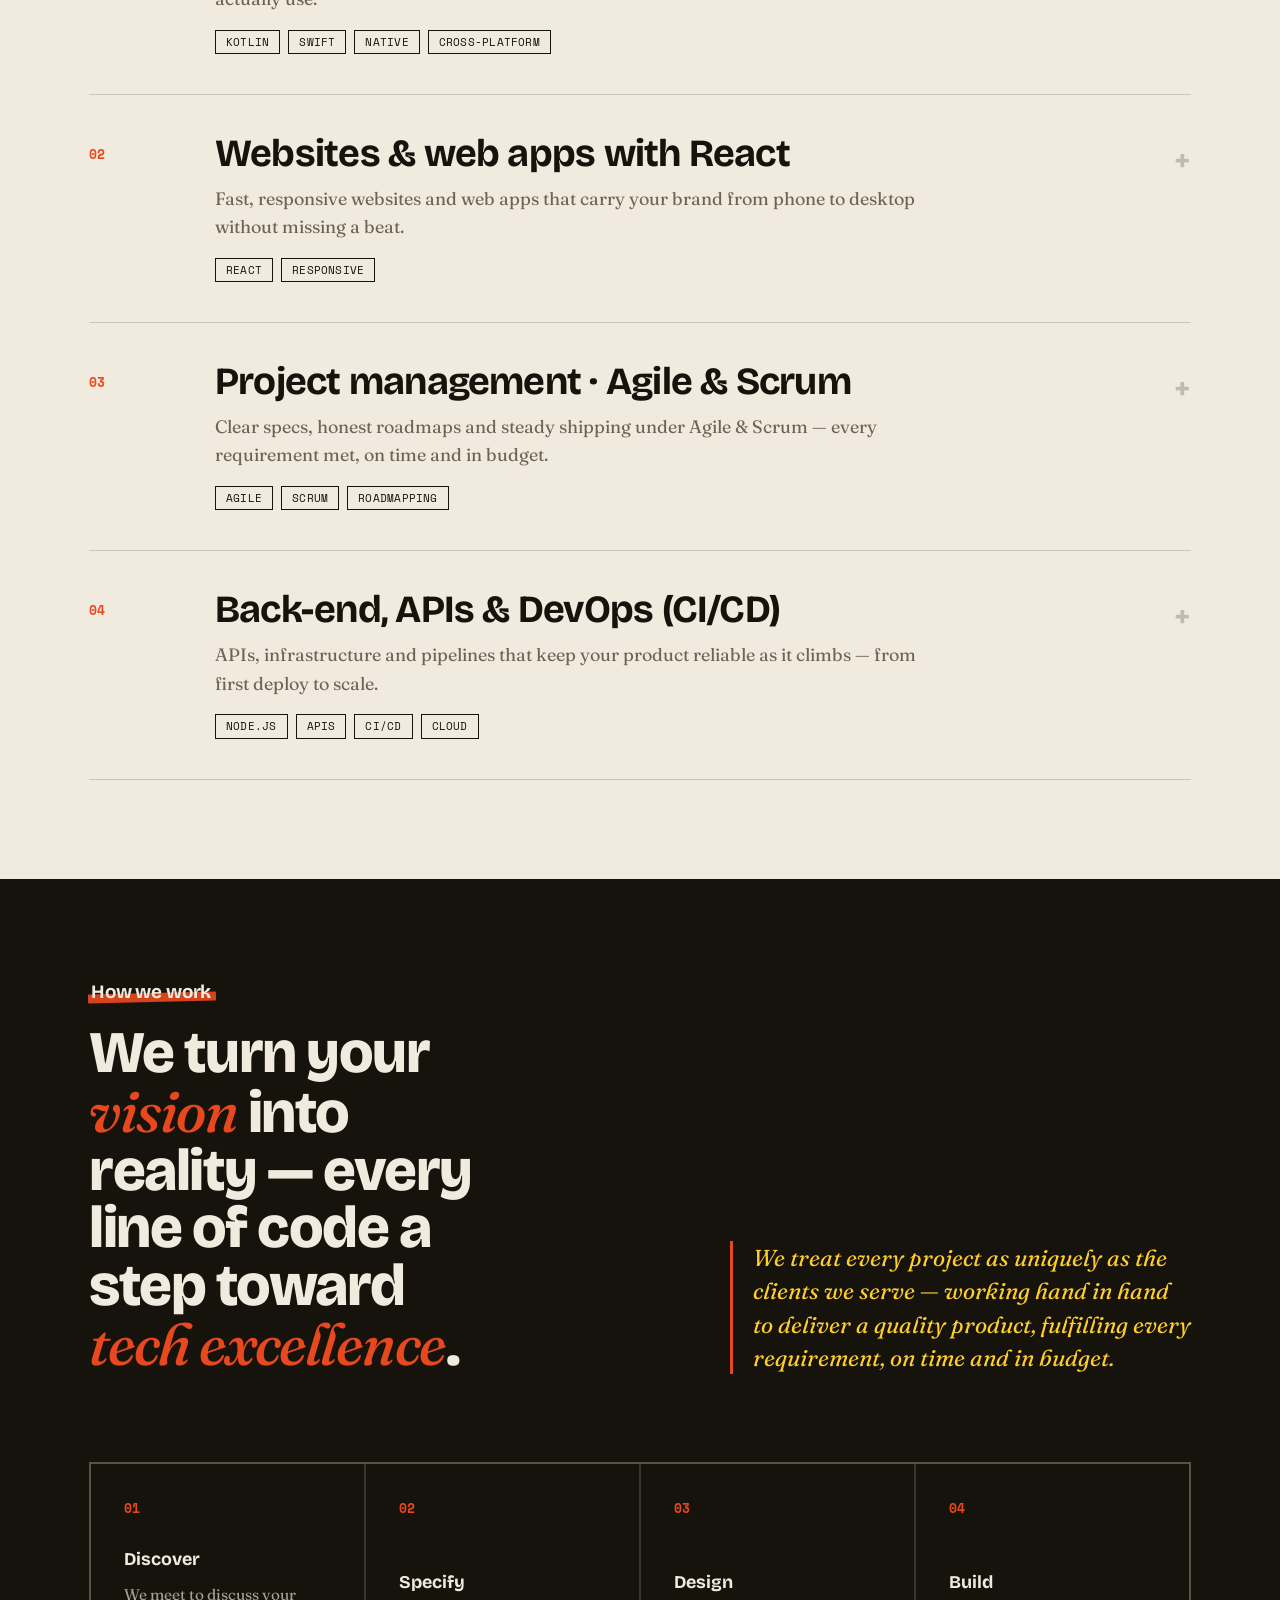
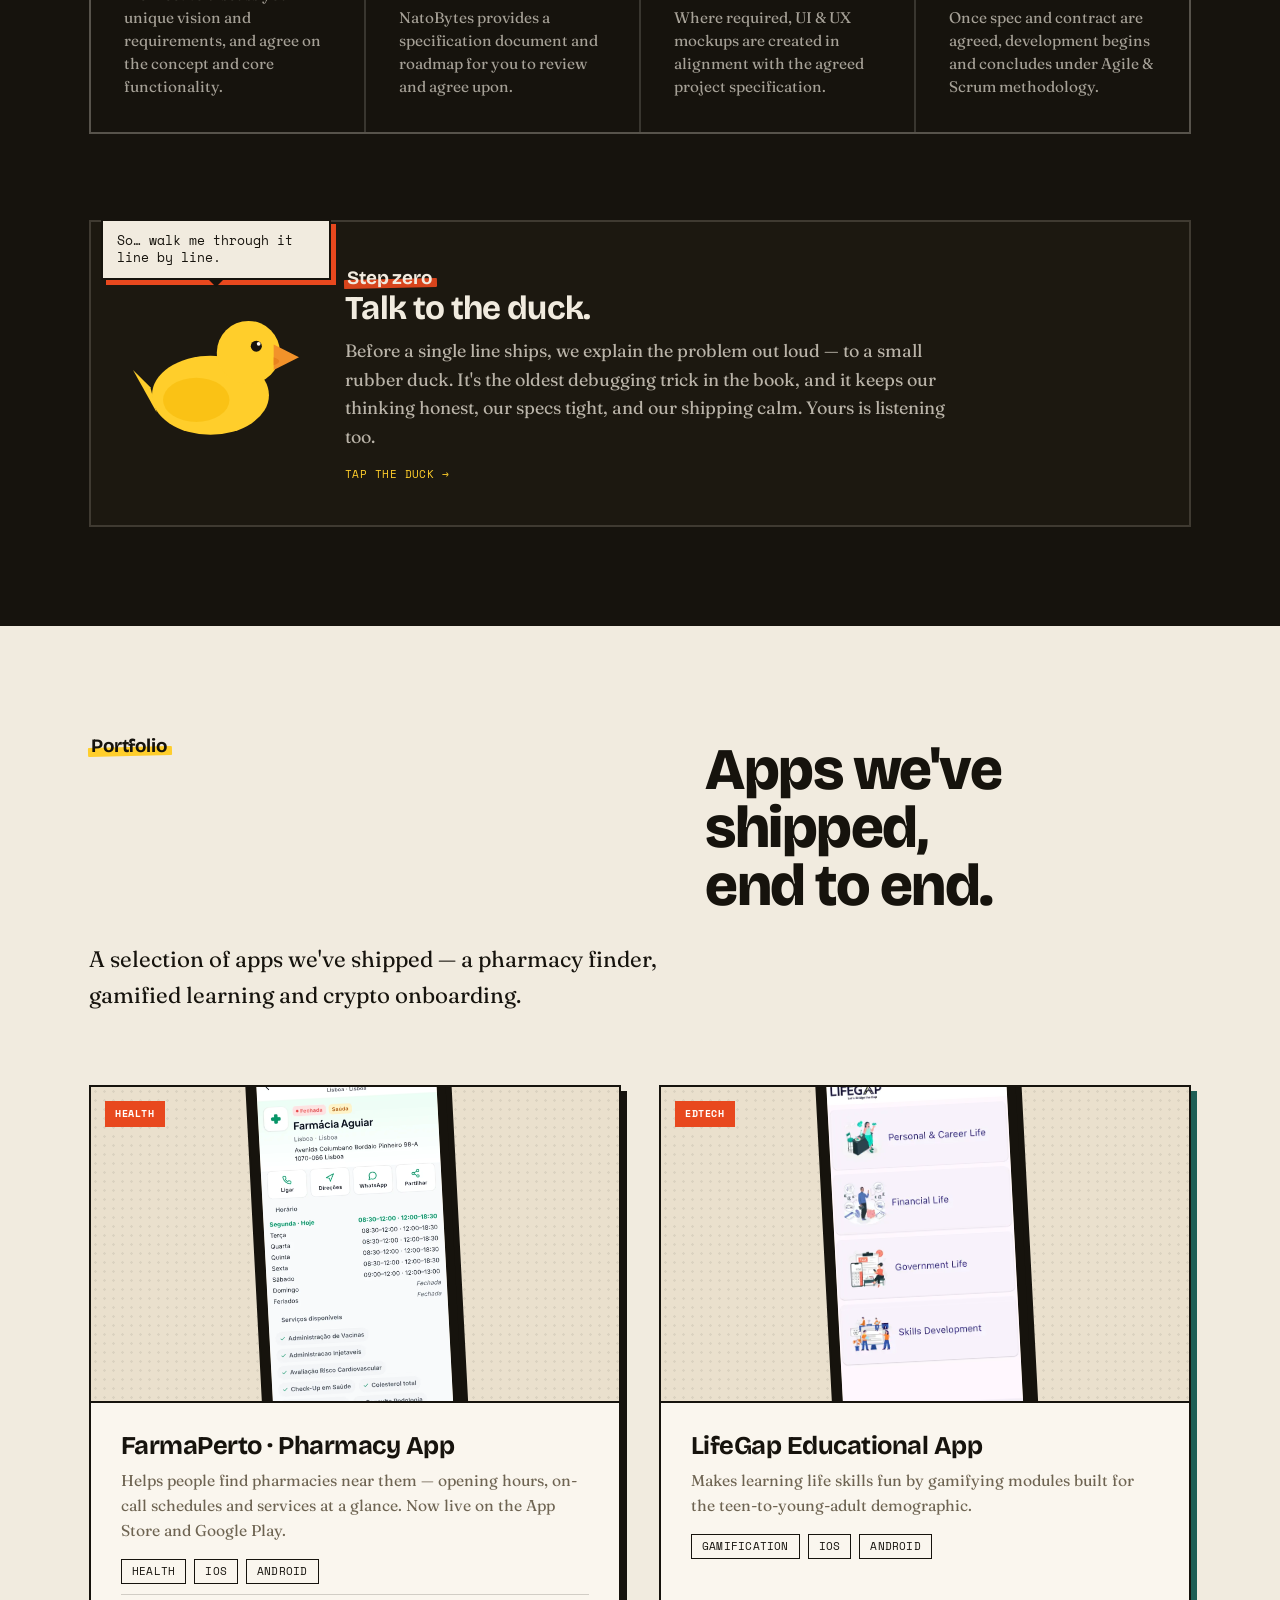
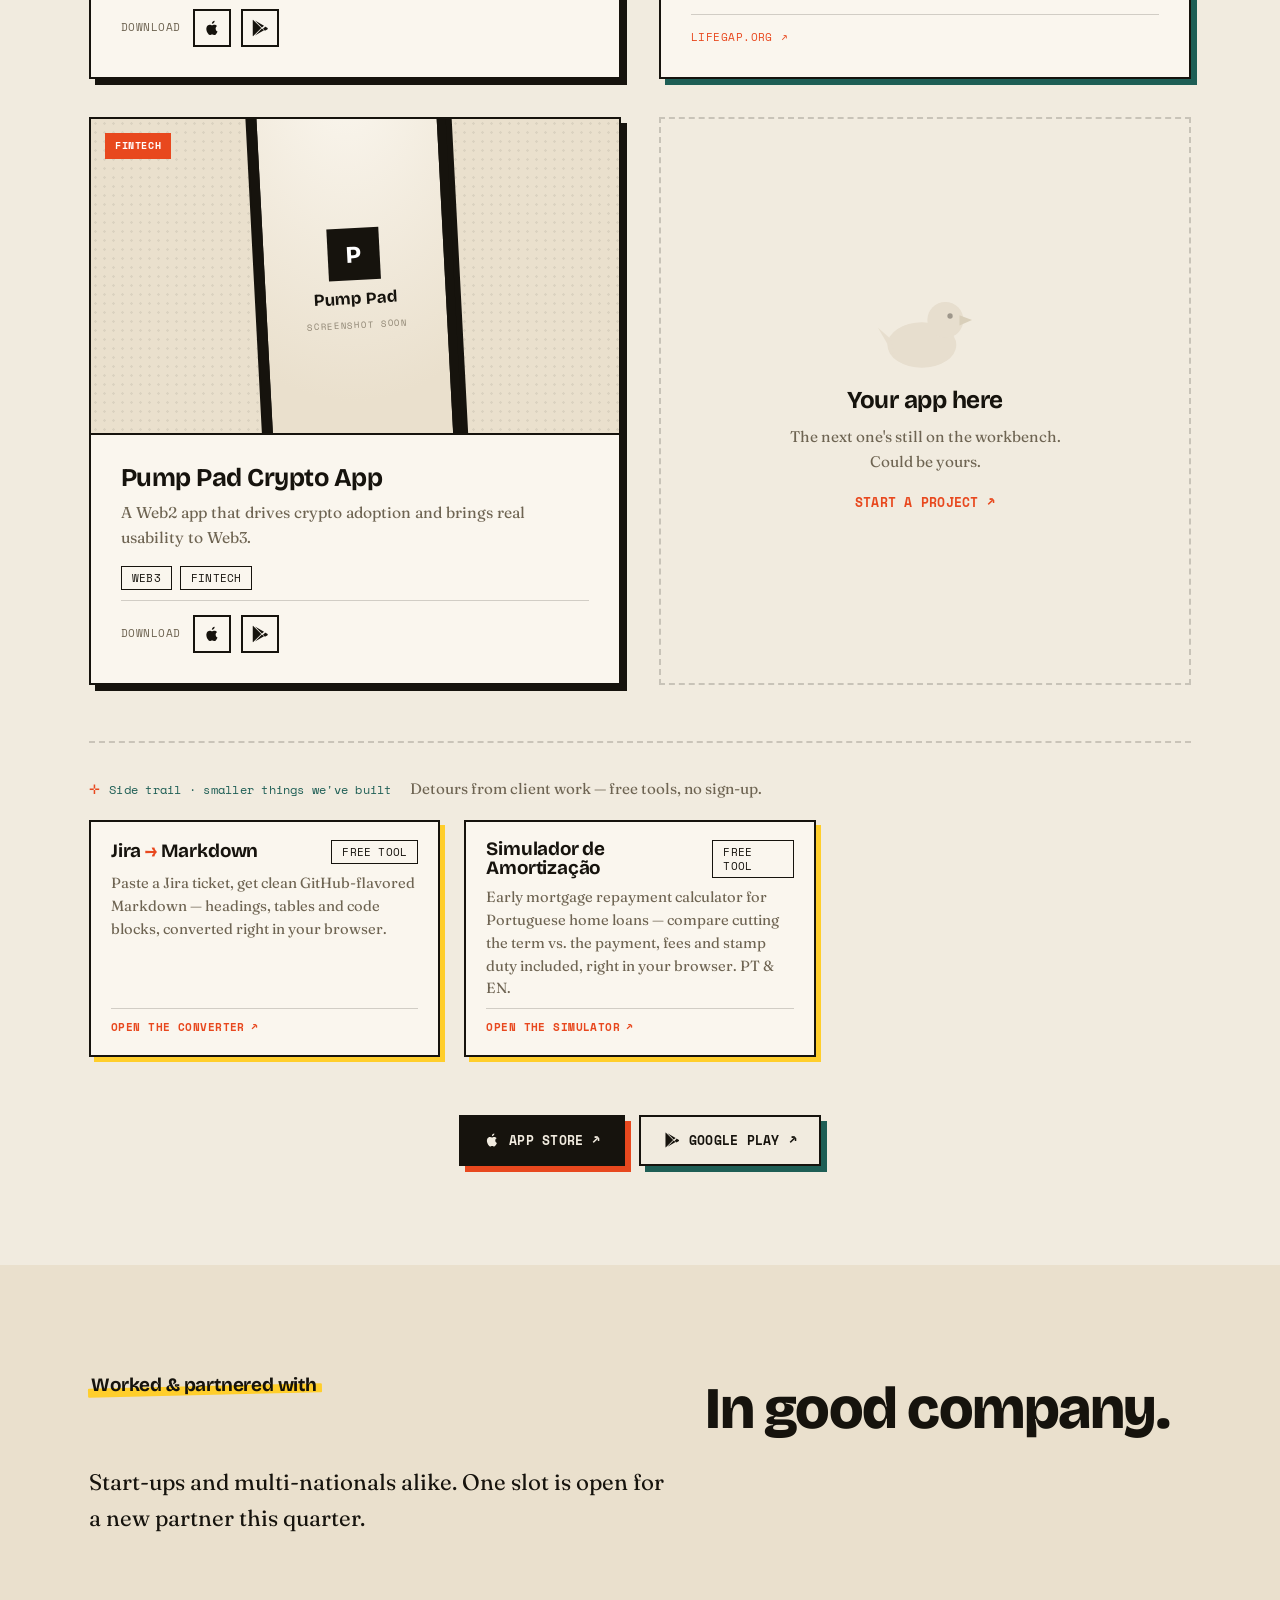
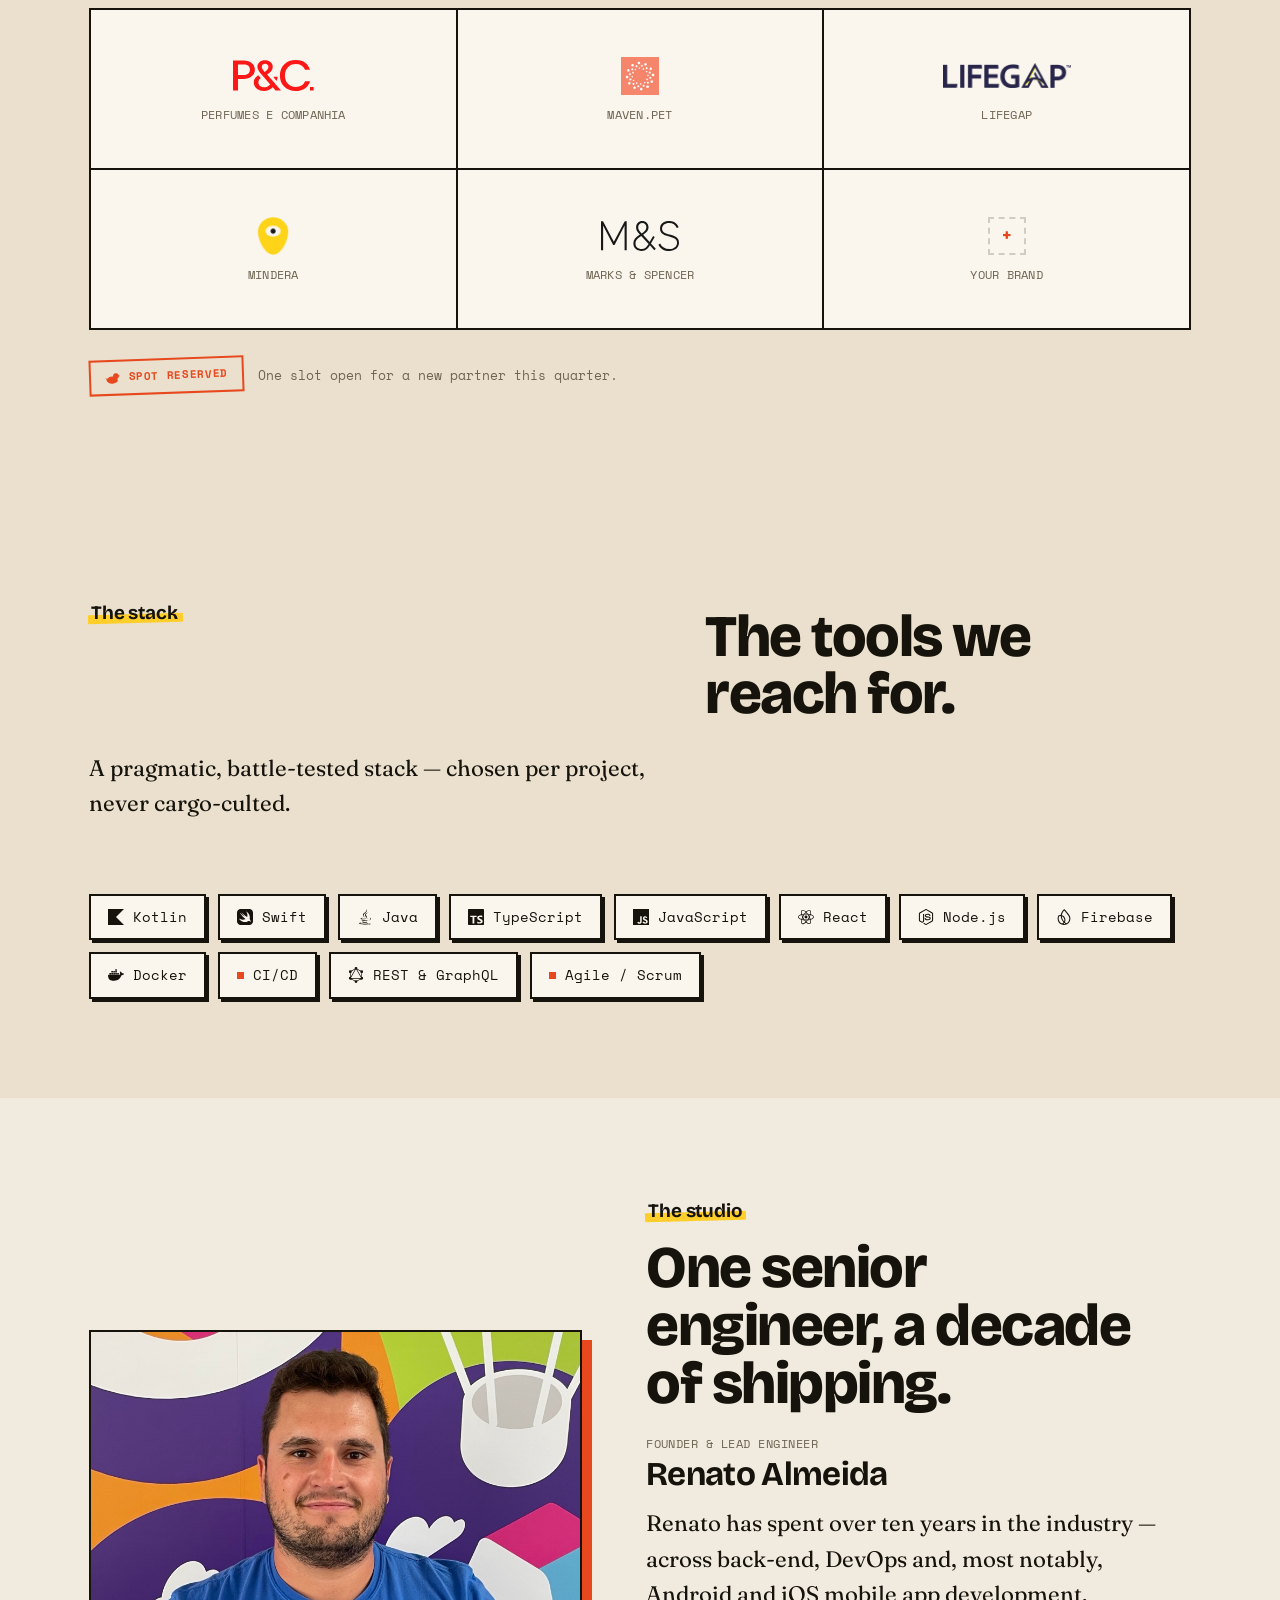
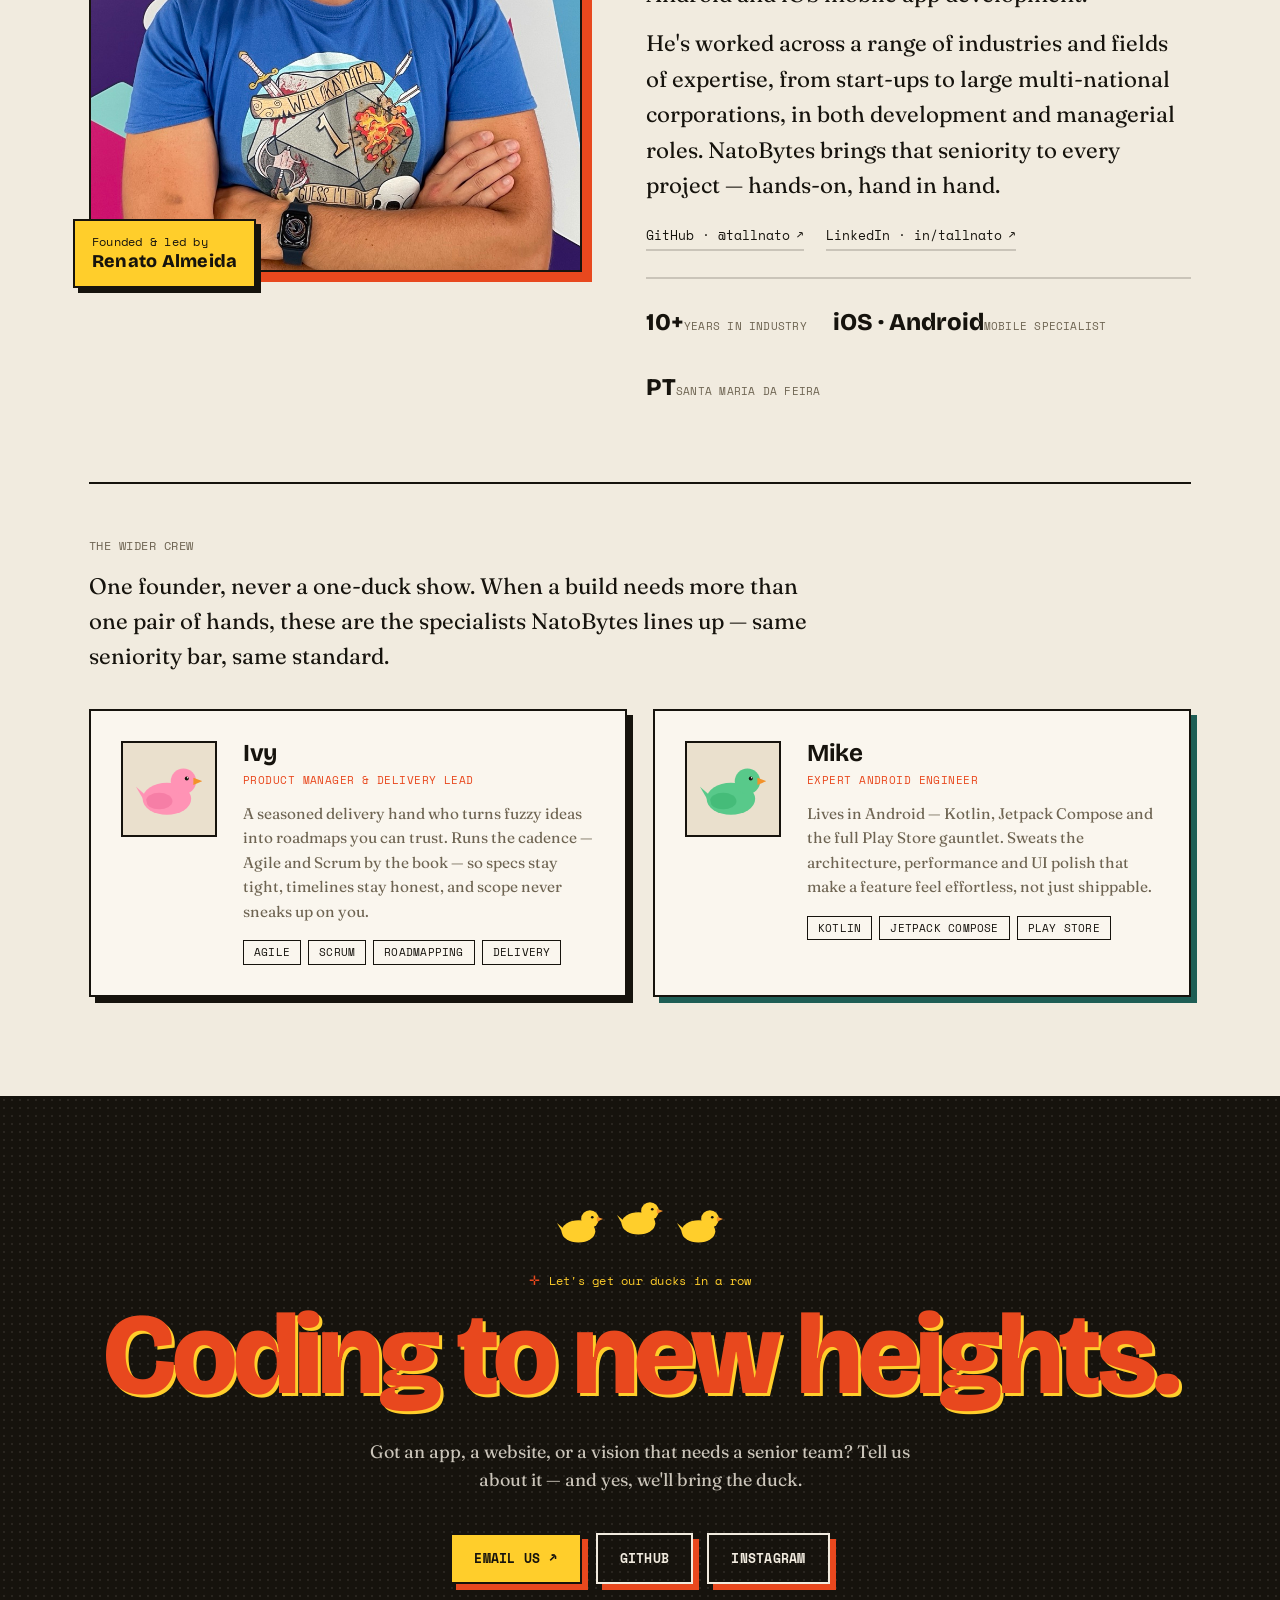
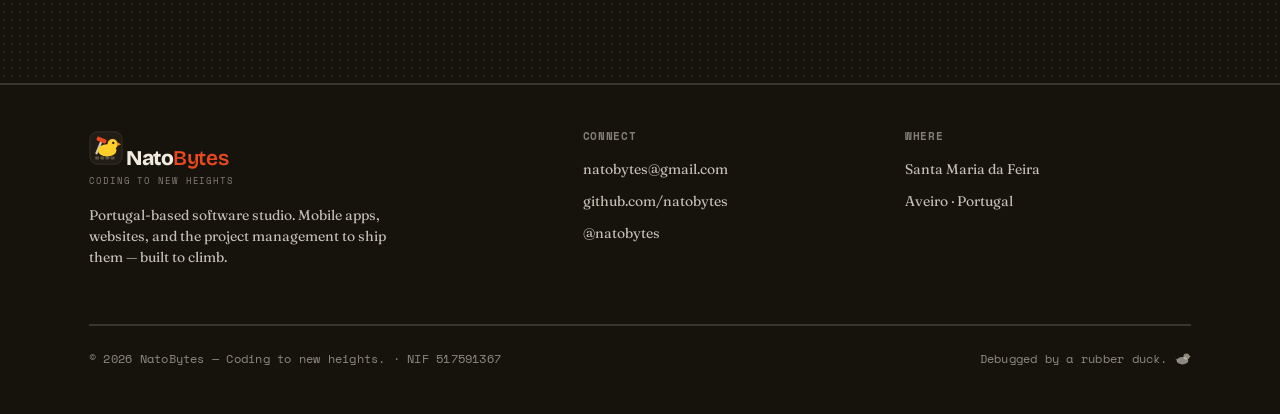
==== commit 2f3e18fe: "feat(home): add Mindera & Marks & Spencer partners, center logo cells - Add Mindera (mindera.com) an" ====
--- a/index.html
+++ b/index.html
@@ -414,23 +414,35 @@
         <a class="logo-slot" href="https://www.perfumesecompanhia.pt/" target="_blank" rel="noopener" aria-label="Visit Perfumes e Companhia website">
           <img class="logo-img" src="assets/logo-pc.svg" alt="Perfumes e Companhia logo" width="86" height="34" loading="lazy" decoding="async">
         </a>
-        <span class="cname">Perfumes e Companhia</span><span class="field">Beauty Retail</span>
+        <span class="cmeta"><span class="cname">Perfumes e Companhia</span><span class="field">Beauty Retail</span></span>
       </div>
       <div class="client-cell rv" data-d="1">
         <a class="logo-slot" href="https://maven.pet/" target="_blank" rel="noopener" aria-label="Visit Maven.pet website">
           <img class="logo-img logo-img--icon" src="assets/logo-maven.webp" alt="Maven.pet logo" width="240" height="240" loading="lazy" decoding="async">
         </a>
-        <span class="cname">Maven.pet</span><span class="field">PetTech</span>
+        <span class="cmeta"><span class="cname">Maven.pet</span><span class="field">PetTech</span></span>
       </div>
       <div class="client-cell rv" data-d="2">
         <a class="logo-slot" href="https://lifegap.org/" target="_blank" rel="noopener" aria-label="Visit LifeGap website">
           <img class="logo-img" src="assets/logo-lifegap.png" alt="LifeGap logo" width="1072" height="207" loading="lazy" decoding="async">
         </a>
-        <span class="cname">LifeGap</span><span class="field">EdTech</span>
+        <span class="cmeta"><span class="cname">LifeGap</span><span class="field">EdTech</span></span>
       </div>
       <div class="client-cell rv" data-d="3">
+        <a class="logo-slot" href="https://mindera.com/" target="_blank" rel="noopener" aria-label="Visit Mindera website">
+          <img class="logo-img logo-img--icon" src="assets/logo-mindera.webp" alt="Mindera logo" width="160" height="160" loading="lazy" decoding="async">
+        </a>
+        <span class="cmeta"><span class="cname">Mindera</span><span class="field">Software</span></span>
+      </div>
+      <div class="client-cell rv" data-d="4">
+        <a class="logo-slot" href="https://www.marksandspencer.com/" target="_blank" rel="noopener" aria-label="Visit Marks &amp; Spencer website">
+          <img class="logo-img logo-img--ms" src="assets/logo-ms.svg" alt="Marks &amp; Spencer logo" width="512" height="195" loading="lazy" decoding="async">
+        </a>
+        <span class="cmeta"><span class="cname">Marks &amp; Spencer</span><span class="field">Retail</span></span>
+      </div>
+      <div class="client-cell rv" data-d="5">
         <span class="logo-slot"><span class="logo-mono open">+</span></span>
-        <span class="cname">Your brand</span><span class="field">Next up</span>
+        <span class="cmeta"><span class="cname">Your brand</span><span class="field">Next up</span></span>
       </div>
     </div>
     <div class="client-note rv">
--- a/styles.css
+++ b/styles.css
@@ -431,17 +431,19 @@
    CLIENTS & PARTNERS
    ============================================================ */
 .clients{background:var(--paper-3)}
-.client-grid{display:grid;grid-template-columns:repeat(4,1fr);gap:2px;background:var(--ink);border:2px solid var(--ink)}
-.client-cell{background:var(--paper-2);aspect-ratio:3/1.6;display:flex;flex-direction:column;align-items:center;justify-content:center;gap:8px;padding:18px;transition:background .3s;position:relative}
+.client-grid{display:grid;grid-template-columns:repeat(3,1fr);gap:2px;background:var(--ink);border:2px solid var(--ink)}
+.client-cell{background:var(--paper-2);aspect-ratio:3/1.3;display:flex;flex-direction:column;align-items:center;justify-content:center;gap:8px;padding:18px;transition:background .3s;position:relative}
 .client-cell:hover{background:var(--paper)}
+.cmeta{position:relative;display:flex;flex-direction:column;align-items:center}
 .client-cell .cname{font-family:var(--ff-mono);font-size:12px;letter-spacing:.02em;color:var(--ink-soft);text-transform:uppercase;text-align:center}
-.client-cell .field{font-family:var(--ff-mono);font-size:10px;letter-spacing:.04em;color:var(--red);text-transform:uppercase;opacity:0;transition:opacity .3s}
+.client-cell .field{position:absolute;top:calc(100% + 5px);left:50%;transform:translateX(-50%);white-space:nowrap;font-family:var(--ff-mono);font-size:10px;letter-spacing:.04em;color:var(--red);text-transform:uppercase;opacity:0;transition:opacity .3s}
 .client-cell:hover .field{opacity:1}
 .client-note{margin-top:28px;display:flex;align-items:center;gap:14px;flex-wrap:wrap;font-family:var(--ff-mono);font-size:12.5px;color:var(--ink-soft)}
-.logo-slot{display:flex;align-items:center;justify-content:center;height:42px;margin-bottom:10px;text-decoration:none}
+.logo-slot{display:flex;align-items:center;justify-content:center;height:42px;text-decoration:none}
 .logo-img{height:32px;width:auto;max-width:128px;object-fit:contain;opacity:.9;transition:transform .3s,opacity .3s}
 .client-cell:hover .logo-img{transform:translateY(-3px);opacity:1}
 .logo-img--icon{height:38px;width:38px}
+.logo-img--ms{height:30px}
 .logo-mono{
   width:38px;height:38px;display:flex;align-items:center;justify-content:center;
   font-family:var(--ff-display);font-weight:800;font-size:18px;background:transparent;color:var(--red);
@@ -451,7 +453,7 @@
   .client-grid{grid-template-columns:repeat(2,minmax(0,1fr))}
   .client-cell{aspect-ratio:auto;min-height:124px;padding:18px 12px}
   .client-cell .cname{font-size:10.5px}
-  .logo-slot{height:30px;margin-bottom:8px}
+  .logo-slot{height:30px}
   .logo-img{height:24px;max-width:88px}
   .logo-img--icon{height:32px;width:32px}
 }
